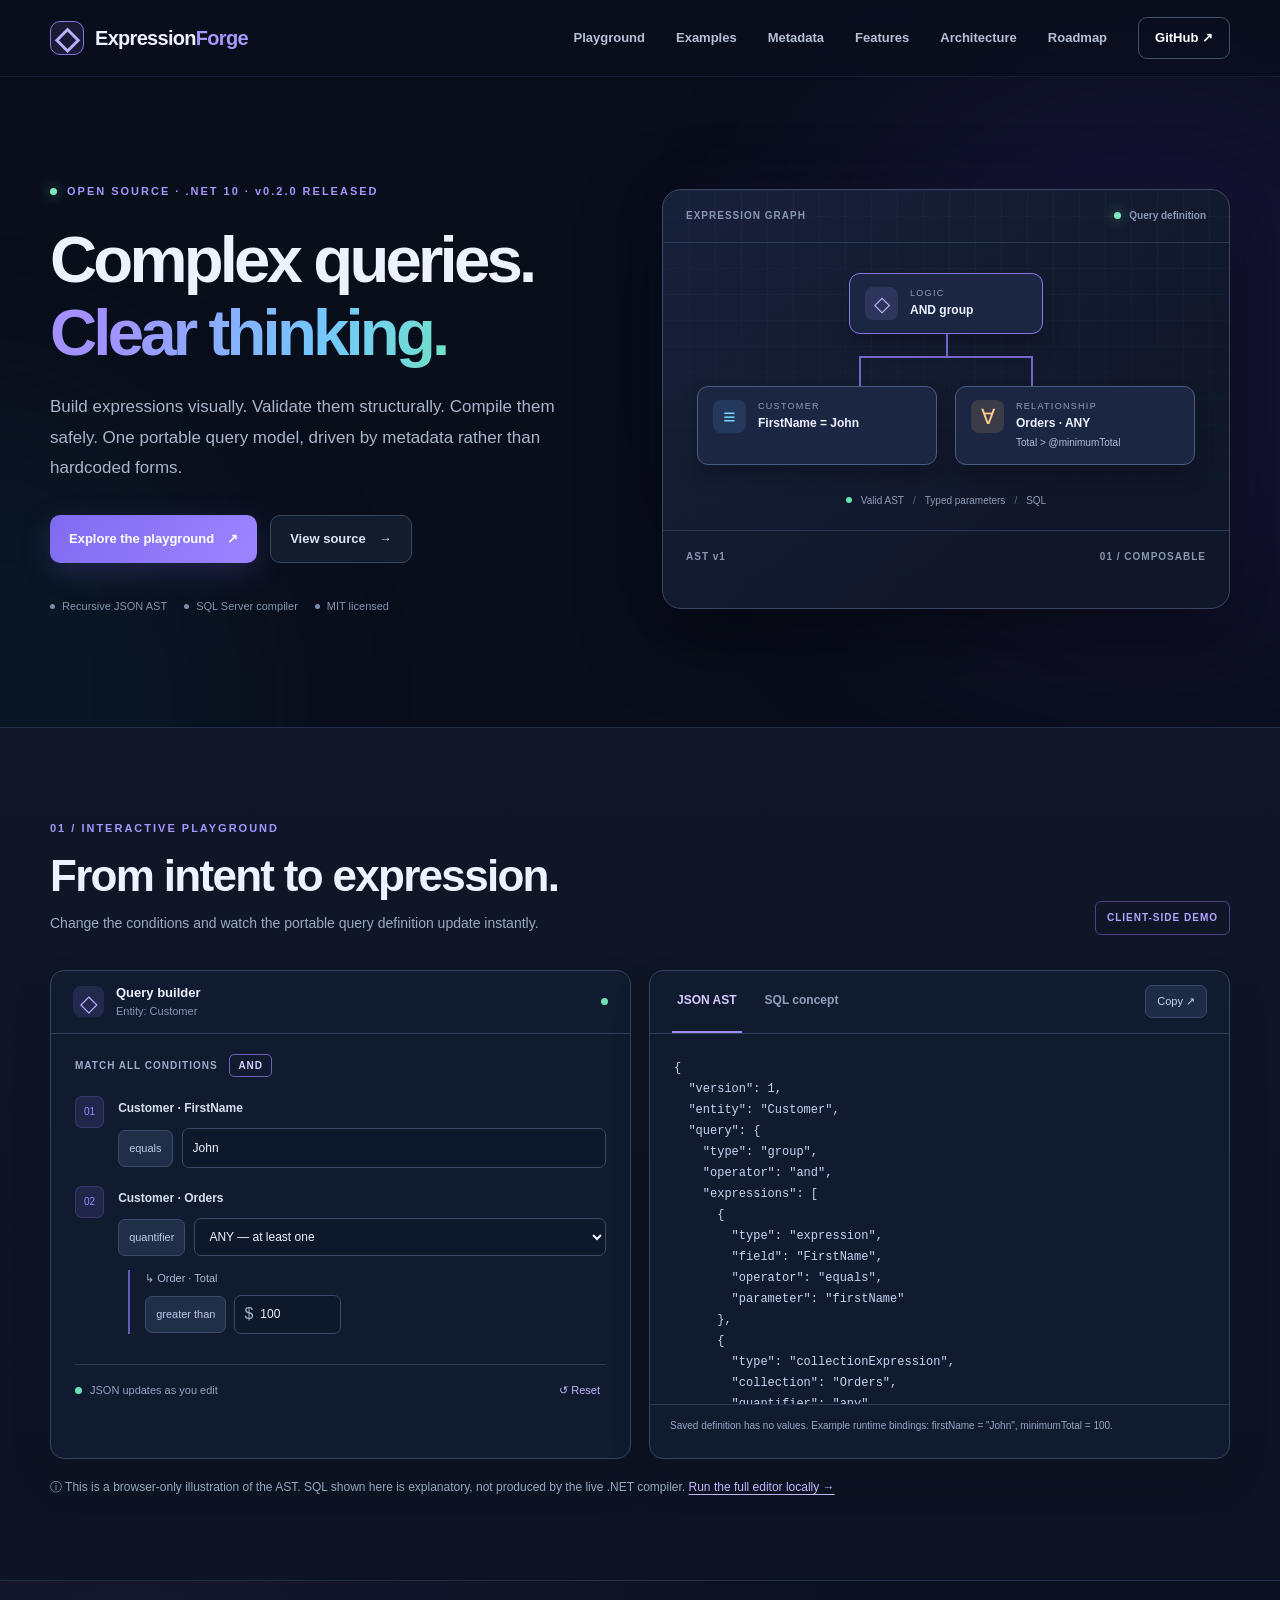
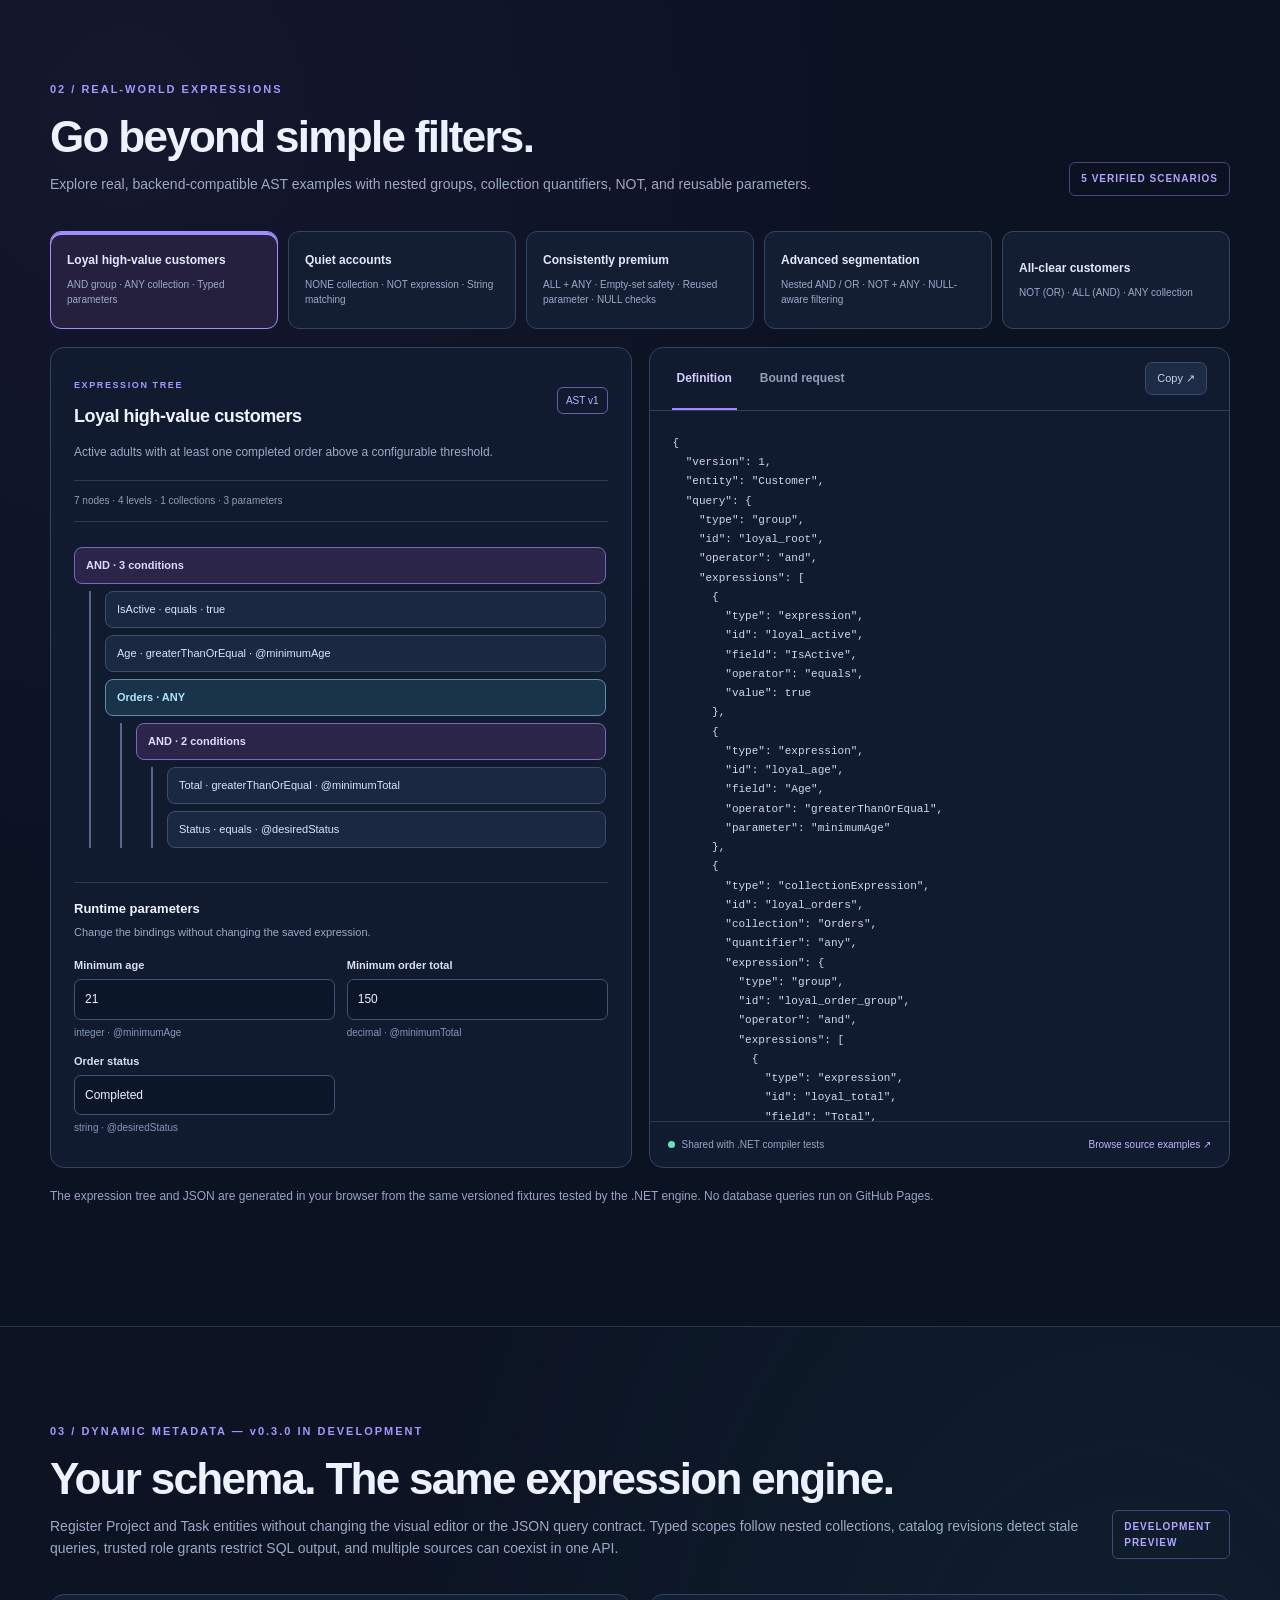
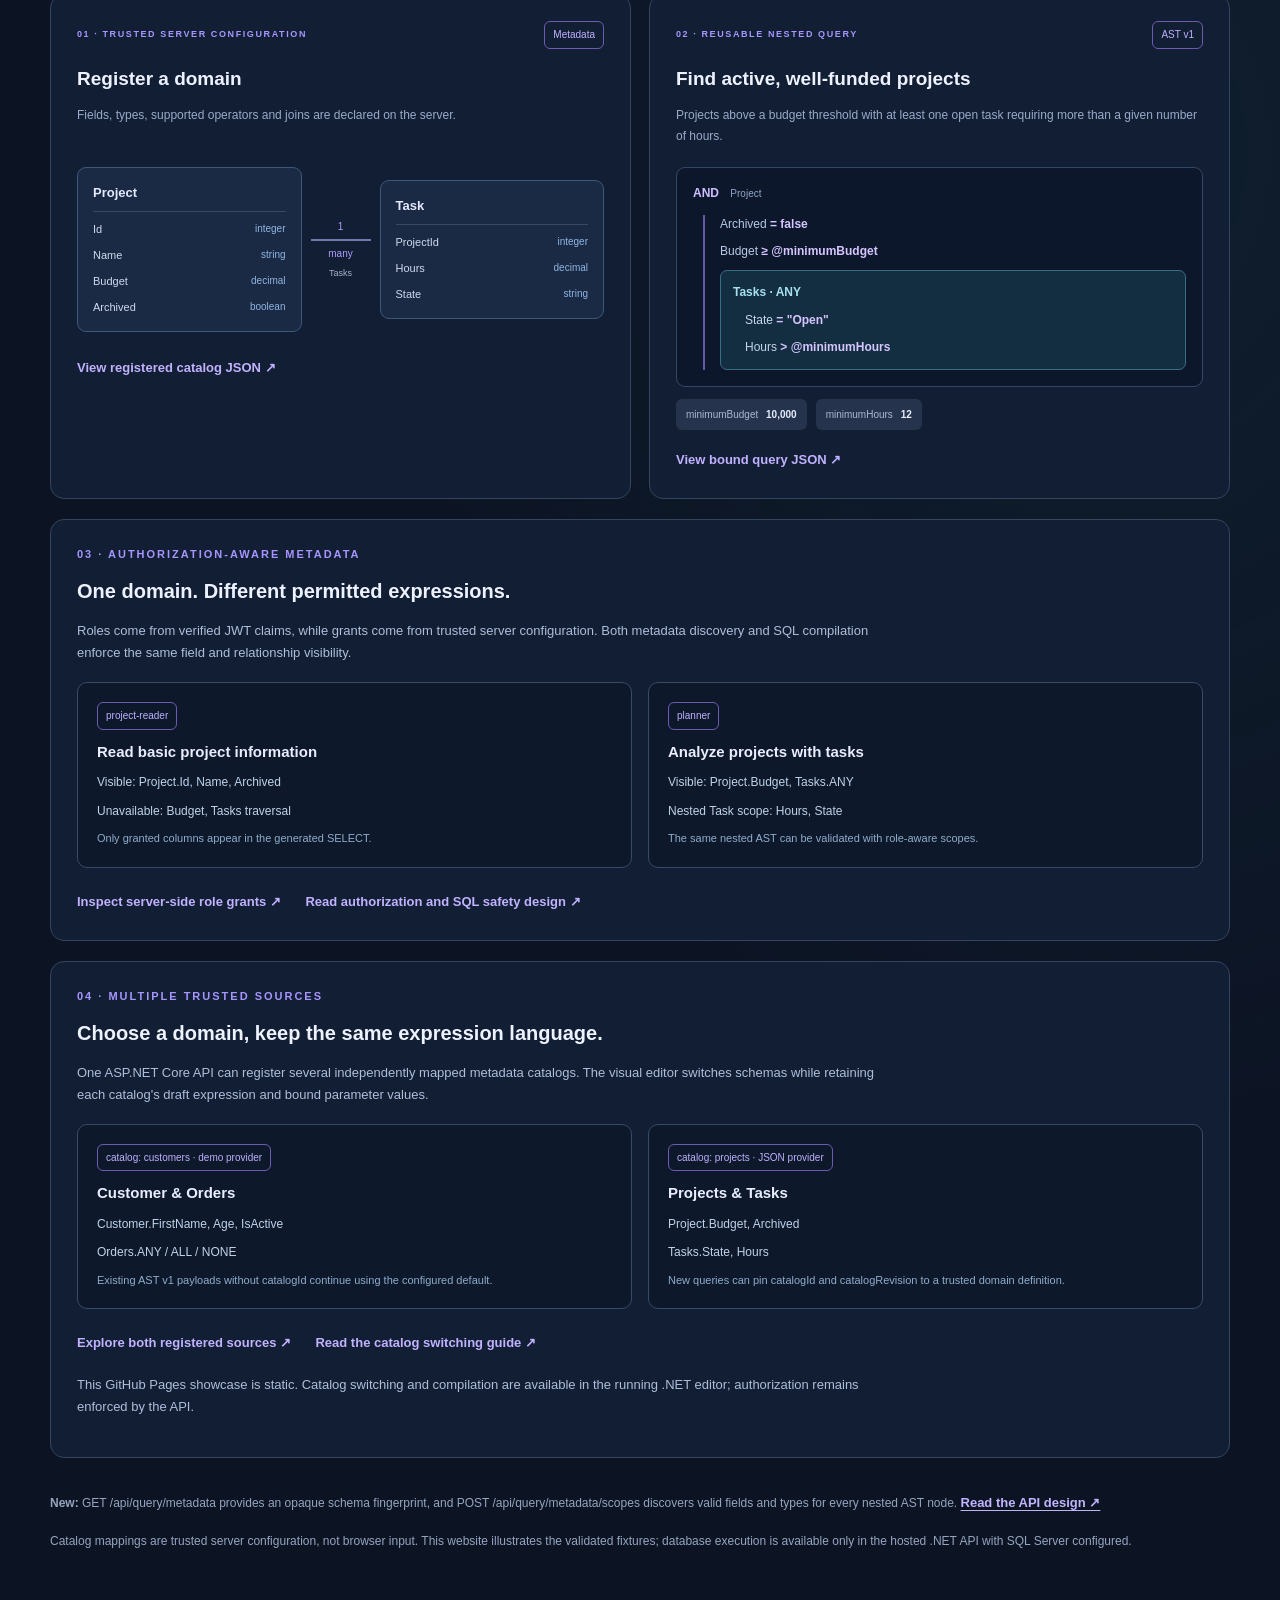
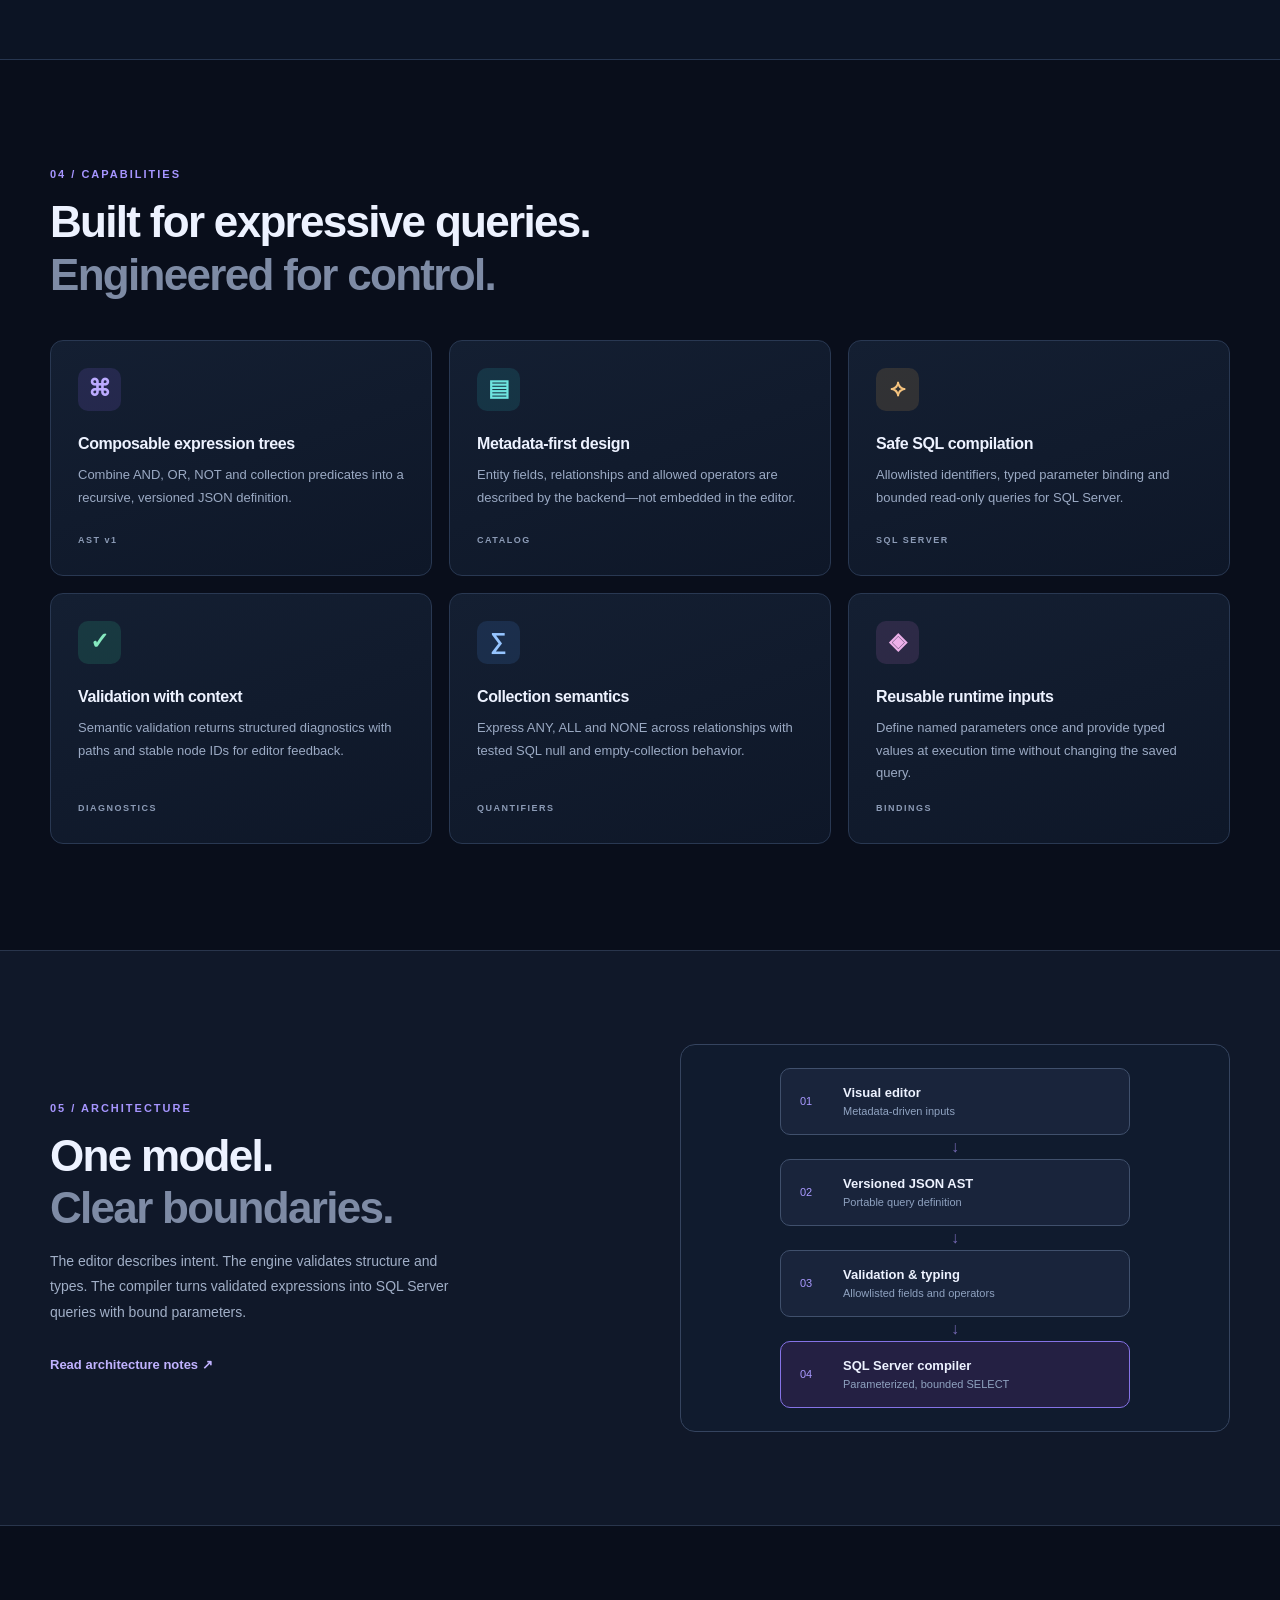
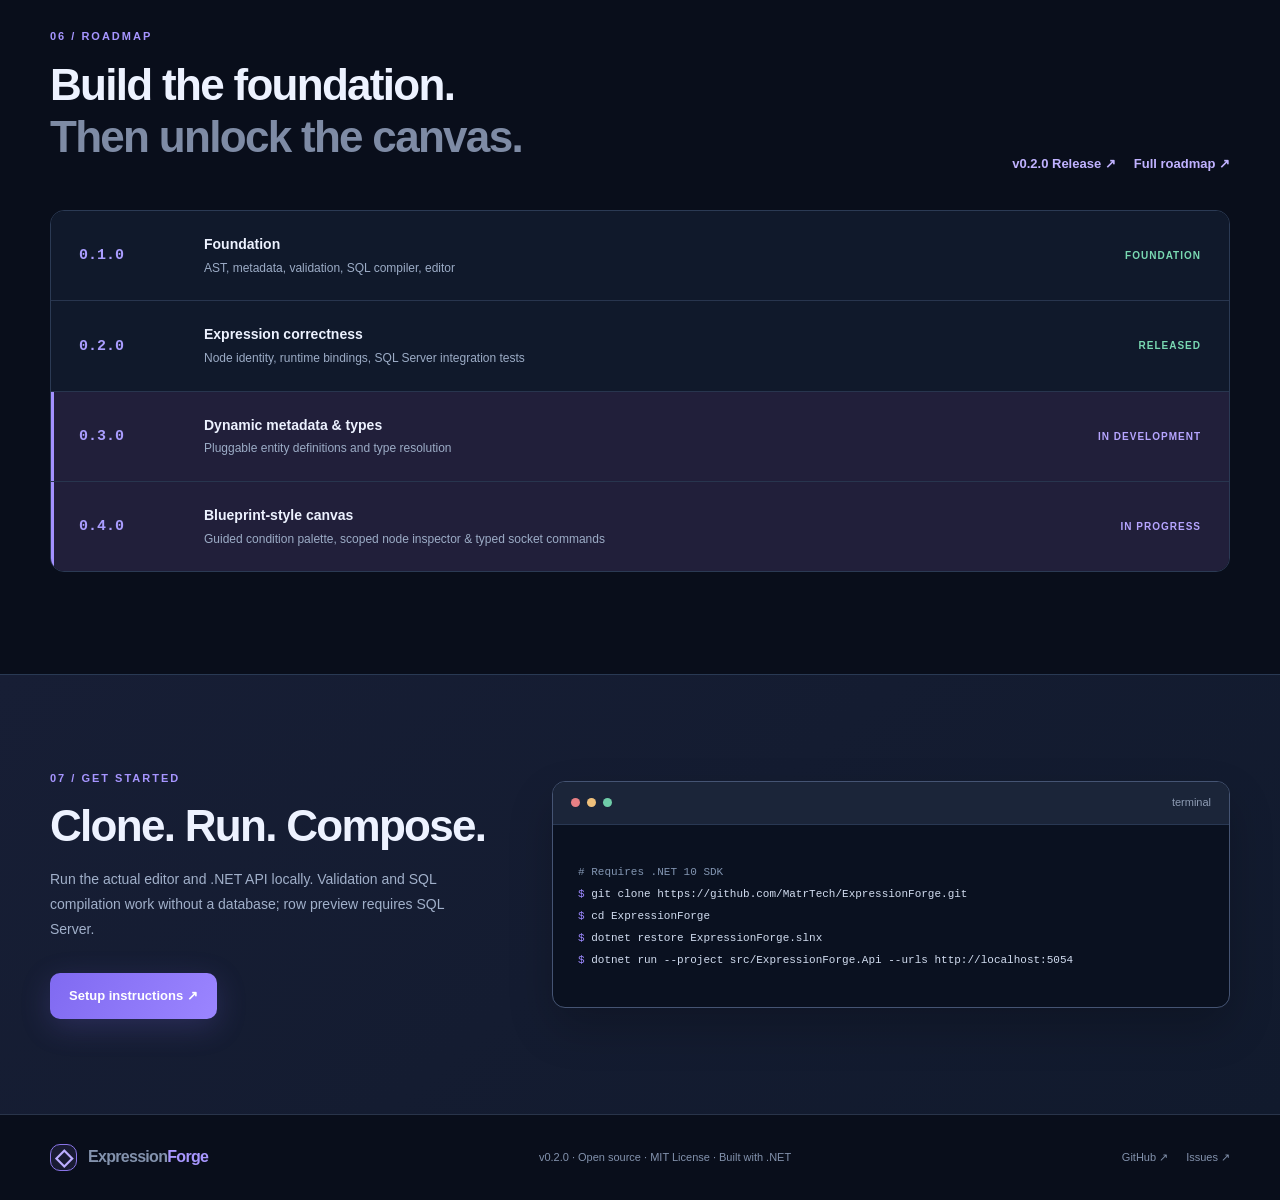
==== site/index.html @ 1dd69d54 "docs(site): reflect current node editing increment" ====
<!doctype html>
<html lang="en">
<head>
  <meta charset="utf-8">
  <meta name="viewport" content="width=device-width, initial-scale=1">
  <meta name="theme-color" content="#0a0f1d">
  <meta name="description" content="ExpressionForge — a metadata-driven .NET query engine. Design recursive expressions, validate typed ASTs, and compile parameterized SQL Server queries.">
  <meta property="og:title" content="ExpressionForge — Build queries visually">
  <meta property="og:description" content="A metadata-driven .NET 10 query engine with a visual expression editor and safe SQL Server compilation.">
  <meta property="og:type" content="website">
  <title>ExpressionForge — Build queries visually</title>
  <link rel="icon" href="favicon.svg" type="image/svg+xml">
  <link rel="stylesheet" href="styles.css">
  <script src="app.js" defer></script>
  <script src="example-gallery.js" defer></script>
</head>
<body>
  <a class="skip-link" href="#main">Skip to content</a>
  <div class="ambient ambient-one" aria-hidden="true"></div>
  <div class="ambient ambient-two" aria-hidden="true"></div>
  <header class="site-header">
    <nav class="nav shell" aria-label="Main navigation">
      <a class="wordmark" href="#home" aria-label="ExpressionForge home"><span class="mark" aria-hidden="true">◇</span><span>Expression<span class="text-accent">Forge</span></span></a>
      <div class="nav-links">
        <a href="#playground">Playground</a>
        <a href="#examples">Examples</a>
        <a href="#metadata">Metadata</a>
        <a href="#features">Features</a>
        <a href="#architecture">Architecture</a>
        <a href="#roadmap">Roadmap</a>
        <a class="nav-github" href="https://github.com/MatrTech/ExpressionForge" target="_blank" rel="noopener noreferrer">GitHub <span aria-hidden="true">↗</span></a>
      </div>
      <a class="mobile-github" href="https://github.com/MatrTech/ExpressionForge" aria-label="View GitHub repository">GitHub ↗</a>
    </nav>
  </header>
  <main id="main">
    <section class="hero shell" id="home">
      <div class="hero-copy">
        <div class="eyebrow"><span class="pulse" aria-hidden="true"></span> OPEN SOURCE · .NET 10 · v0.2.0 RELEASED</div>
        <h1>Complex queries.<br><span class="gradient-text">Clear thinking.</span></h1>
        <p class="hero-lead">Build expressions visually. Validate them structurally. Compile them safely. One portable query model, driven by metadata rather than hardcoded forms.</p>
        <div class="hero-actions">
          <a class="button primary" href="#playground">Explore the playground <span aria-hidden="true">↗</span></a>
          <a class="button outline" href="https://github.com/MatrTech/ExpressionForge">View source <span aria-hidden="true">→</span></a>
        </div>
        <div class="hero-facts"><span><i aria-hidden="true"></i> Recursive JSON AST</span><span><i aria-hidden="true"></i> SQL Server compiler</span><span><i aria-hidden="true"></i> MIT licensed</span></div>
      </div>
      <div class="hero-art" aria-label="Illustration of an expression graph">
        <div class="art-grid" aria-hidden="true"></div>
        <div class="art-top"><span class="art-label">EXPRESSION GRAPH</span><span class="art-indicator"><span class="pulse"></span> Query definition</span></div>
        <div class="art-flow">
          <div class="art-node art-root"><span class="node-symbol purple">◇</span><div><span class="node-overline">LOGIC</span><strong>AND group</strong></div><span class="node-socket"></span></div>
          <div class="art-connector" aria-hidden="true"><span></span><span></span></div>
          <div class="art-children">
            <div class="art-node"><span class="node-symbol blue">≡</span><div><span class="node-overline">CUSTOMER</span><strong>FirstName = John</strong></div></div>
            <div class="art-node"><span class="node-symbol orange">∀</span><div><span class="node-overline">RELATIONSHIP</span><strong>Orders · ANY</strong><small>Total &gt; @minimumTotal</small></div></div>
          </div>
          <div class="art-output"><span class="art-signal"></span> Valid AST <span class="art-separator">/</span> Typed parameters <span class="art-separator">/</span> SQL</div>
        </div>
        <div class="art-bottom"><span>AST v1</span><span>01 / COMPOSABLE</span></div>
      </div>
    </section>

    <section class="playground-section" id="playground">
      <div class="shell">
        <div class="section-head"><div><div class="section-kicker">01 / INTERACTIVE PLAYGROUND</div><h2>From intent to expression.</h2><p>Change the conditions and watch the portable query definition update instantly.</p></div><span class="demo-badge">CLIENT-SIDE DEMO</span></div>
        <div class="playground">
          <div class="demo-builder">
            <div class="panel-header"><span class="panel-icon">◇</span><div><strong>Query builder</strong><small>Entity: Customer</small></div><span class="panel-dot"></span></div>
            <div class="builder-body">
              <div class="builder-hint">MATCH ALL CONDITIONS <span>AND</span></div>
              <div class="condition">
                <span class="condition-number">01</span><div class="condition-content"><label for="customer-name">Customer · FirstName</label><div class="condition-control"><span class="operator">equals</span><input id="customer-name" type="text" value="John" maxlength="80" autocomplete="off" aria-label="Customer first name"></div></div>
              </div>
              <div class="condition">
                <span class="condition-number">02</span><div class="condition-content"><label for="quantifier">Customer · Orders</label><div class="condition-control"><span class="operator">quantifier</span><select id="quantifier"><option value="any">ANY — at least one</option><option value="all">ALL — every order</option><option value="none">NONE — no orders</option></select></div><div class="nested-condition"><span class="nested-label">↳ Order · Total</span><span class="operator">greater than</span><label class="currency-input" for="minimum-total"><span>$</span><input id="minimum-total" type="number" min="0" max="1000000" step="1" value="100" aria-label="Minimum order total"></label></div></div>
              </div>
              <div class="builder-footer"><span class="green-dot"></span> JSON updates as you edit <button class="text-button" id="reset-demo" type="button">↺ Reset</button></div>
            </div>
          </div>
          <div class="demo-output">
            <div class="output-header"><div class="output-tabs" role="tablist" aria-label="Output format"><button id="tab-ast" class="tab active" type="button" role="tab" aria-selected="true" aria-controls="demo-code">JSON AST</button><button id="tab-sql" class="tab" type="button" role="tab" aria-selected="false" aria-controls="demo-code">SQL concept</button></div><button class="copy-button" id="copy-code" type="button" aria-label="Copy displayed code">Copy <span aria-hidden="true">↗</span></button></div>
            <pre class="code-block" id="demo-code" tabindex="0" aria-live="polite"></pre>
            <div class="output-footnote" id="demo-note">Portable AST v1. Runtime bindings are kept separate from the saved definition.</div>
          </div>
        </div>
        <div class="demo-disclaimer"><span aria-hidden="true">ⓘ</span> This is a browser-only illustration of the AST. SQL shown here is explanatory, not produced by the live .NET compiler. <a href="#get-started">Run the full editor locally →</a></div>
      </div>
    </section>

    <section class="gallery-section" id="examples">
      <div class="shell">
        <div class="section-head">
          <div><div class="section-kicker">02 / REAL-WORLD EXPRESSIONS</div><h2>Go beyond simple filters.</h2>
            <p>Explore real, backend-compatible AST examples with nested groups, collection quantifiers, NOT, and reusable parameters.</p></div>
          <span class="demo-badge">5 VERIFIED SCENARIOS</span>
        </div>
        <div class="gallery-presets" id="gallery-presets" aria-label="Select a query example">
          <p class="gallery-loading">Loading expression examples…</p>
        </div>
        <div class="gallery-workspace">
          <div class="gallery-inspector">
            <div class="gallery-panel-head">
              <div><span class="gallery-overline">EXPRESSION TREE</span><h3 id="gallery-title">Select a scenario</h3></div>
              <span class="gallery-chip">AST v1</span>
            </div>
            <p class="gallery-description" id="gallery-description">Each example is checked against the .NET query validator and compiler in CI.</p>
            <div class="gallery-stats" id="gallery-stats" aria-live="polite"></div>
            <div class="gallery-tree" id="gallery-tree" aria-label="Nested query expression tree"></div>
            <div class="gallery-parameters">
              <h4>Runtime parameters</h4>
              <p>Change the bindings without changing the saved expression.</p>
              <div class="gallery-bindings" id="gallery-bindings"></div>
            </div>
          </div>
          <div class="gallery-code-panel">
            <div class="output-header">
              <div class="output-tabs" role="tablist" aria-label="Advanced example output">
                <button id="gallery-tab-definition" class="tab active" type="button" role="tab" aria-selected="true" aria-controls="gallery-code">Definition</button>
                <button id="gallery-tab-request" class="tab" type="button" role="tab" aria-selected="false" aria-controls="gallery-code">Bound request</button>
              </div>
              <button class="copy-button" id="gallery-copy" type="button" aria-label="Copy example JSON">Copy ↗</button>
            </div>
            <pre class="gallery-code" id="gallery-code" tabindex="0" aria-live="polite">Loading…</pre>
            <div class="gallery-error" id="gallery-error" role="status" aria-live="polite"></div>
            <div class="gallery-code-footer">
              <span><span class="green-dot"></span> Shared with .NET compiler tests</span>
              <a href="https://github.com/MatrTech/ExpressionForge/blob/main/site/examples.json">Browse source examples ↗</a>
            </div>
          </div>
        </div>
        <p class="demo-disclaimer">The expression tree and JSON are generated in your browser from the same versioned fixtures tested by the .NET engine. No database queries run on GitHub Pages.</p>
      </div>
    </section>

    <section class="metadata-section" id="metadata">
      <div class="shell">
        <div class="section-head">
          <div><div class="section-kicker">03 / DYNAMIC METADATA — v0.3.0 IN DEVELOPMENT</div>
            <h2>Your schema. The same expression engine.</h2>
            <p>Register Project and Task entities without changing the visual editor or the JSON query contract. Typed scopes follow nested collections, catalog revisions detect stale queries, trusted role grants restrict SQL output, and multiple sources can coexist in one API.</p>
          </div>
          <span class="demo-badge">DEVELOPMENT PREVIEW</span>
        </div>
        <div class="metadata-example-grid">
          <article class="metadata-example-card">
            <div class="metadata-example-heading"><span class="gallery-overline">01 · TRUSTED SERVER CONFIGURATION</span><span class="gallery-chip">Metadata</span></div>
            <h3>Register a domain</h3>
            <p>Fields, types, supported operators and joins are declared on the server.</p>
            <div class="metadata-schema">
              <div class="metadata-entity"><strong>Project</strong><span>Id <em>integer</em></span><span>Name <em>string</em></span><span>Budget <em>decimal</em></span><span>Archived <em>boolean</em></span></div>
              <div class="metadata-relation"><span>1</span><span class="metadata-relation-line"></span><span>many</span><small>Tasks</small></div>
              <div class="metadata-entity"><strong>Task</strong><span>ProjectId <em>integer</em></span><span>Hours <em>decimal</em></span><span>State <em>string</em></span></div>
            </div>
            <a class="inline-link" href="https://github.com/MatrTech/ExpressionForge/blob/main/examples/project-catalog.json">View registered catalog JSON ↗</a>
          </article>
          <article class="metadata-example-card">
            <div class="metadata-example-heading"><span class="gallery-overline">02 · REUSABLE NESTED QUERY</span><span class="gallery-chip">AST v1</span></div>
            <h3>Find active, well-funded projects</h3>
            <p>Projects above a budget threshold with at least one open task requiring more than a given number of hours.</p>
            <div class="metadata-logic">
              <div class="metadata-logic-node">AND <small>Project</small></div>
              <div class="metadata-logic-children">
                <div>Archived <strong>= false</strong></div>
                <div>Budget <strong>≥ @minimumBudget</strong></div>
                <div class="metadata-logic-nested">Tasks · ANY
                  <div>State <strong>= "Open"</strong></div>
                  <div>Hours <strong>&gt; @minimumHours</strong></div>
                </div>
              </div>
            </div>
            <div class="metadata-example-values"><span>minimumBudget <strong>10,000</strong></span><span>minimumHours <strong>12</strong></span></div>
            <a class="inline-link" href="https://github.com/MatrTech/ExpressionForge/blob/main/examples/project-query.json">View bound query JSON ↗</a>
          </article>
        </div>
        <div class="metadata-access-card" aria-label="Role-based metadata example">
          <div class="section-kicker">03 · AUTHORIZATION-AWARE METADATA</div>
          <h3>One domain. Different permitted expressions.</h3>
          <p>Roles come from verified JWT claims, while grants come from trusted server configuration. Both metadata discovery and SQL compilation enforce the same field and relationship visibility.</p>
          <div class="metadata-access-grid">
            <div class="metadata-access-role">
              <span class="gallery-chip">project-reader</span>
              <strong>Read basic project information</strong>
              <span>Visible: Project.Id, Name, Archived</span>
              <span>Unavailable: Budget, Tasks traversal</span>
              <small>Only granted columns appear in the generated SELECT.</small>
            </div>
            <div class="metadata-access-role">
              <span class="gallery-chip">planner</span>
              <strong>Analyze projects with tasks</strong>
              <span>Visible: Project.Budget, Tasks.ANY</span>
              <span>Nested Task scope: Hours, State</span>
              <small>The same nested AST can be validated with role-aware scopes.</small>
            </div>
          </div>
          <a class="inline-link" href="https://github.com/MatrTech/ExpressionForge/blob/main/examples/project-access.json">Inspect server-side role grants ↗</a>
          <a class="inline-link" href="https://github.com/MatrTech/ExpressionForge/blob/main/docs/authorization.md">Read authorization and SQL safety design ↗</a>
        </div>
        <div class="metadata-access-card" aria-label="Multi-catalog metadata sources">
          <div class="section-kicker">04 · MULTIPLE TRUSTED SOURCES</div>
          <h3>Choose a domain, keep the same expression language.</h3>
          <p>One ASP.NET Core API can register several independently mapped metadata catalogs. The visual editor switches schemas while retaining each catalog's draft expression and bound parameter values.</p>
          <div class="metadata-access-grid">
            <div class="metadata-access-role">
              <span class="gallery-chip">catalog: customers · demo provider</span>
              <strong>Customer &amp; Orders</strong>
              <span>Customer.FirstName, Age, IsActive</span>
              <span>Orders.ANY / ALL / NONE</span>
              <small>Existing AST v1 payloads without catalogId continue using the configured default.</small>
            </div>
            <div class="metadata-access-role">
              <span class="gallery-chip">catalog: projects · JSON provider</span>
              <strong>Projects &amp; Tasks</strong>
              <span>Project.Budget, Archived</span>
              <span>Tasks.State, Hours</span>
              <small>New queries can pin catalogId and catalogRevision to a trusted domain definition.</small>
            </div>
          </div>
          <a class="inline-link" href="https://github.com/MatrTech/ExpressionForge/blob/main/examples/catalog-registry.json">Explore both registered sources ↗</a>
          <a class="inline-link" href="https://github.com/MatrTech/ExpressionForge/blob/main/docs/catalog-registry.md">Read the catalog switching guide ↗</a>
          <p class="demo-disclaimer">This GitHub Pages showcase is static. Catalog switching and compilation are available in the running .NET editor; authorization remains enforced by the API.</p>
        </div>
        <p class="demo-disclaimer"><strong>New:</strong> GET /api/query/metadata provides an opaque schema fingerprint, and POST /api/query/metadata/scopes discovers valid fields and types for every nested AST node. <a class="inline-link" href="https://github.com/MatrTech/ExpressionForge/blob/main/docs/catalog-revisions-and-scopes.md">Read the API design ↗</a></p>
        <p class="demo-disclaimer">Catalog mappings are trusted server configuration, not browser input. This website illustrates the validated fixtures; database execution is available only in the hosted .NET API with SQL Server configured.</p>
      </div>
    </section>

    <section class="features-section shell" id="features">
      <div class="section-kicker">04 / CAPABILITIES</div><h2>Built for expressive queries.<br><span class="muted-heading">Engineered for control.</span></h2>
      <div class="feature-grid">
        <article class="feature"><div class="feature-icon violet">⌘</div><h3>Composable expression trees</h3><p>Combine AND, OR, NOT and collection predicates into a recursive, versioned JSON definition.</p><span class="feature-tag">AST v1</span></article>
        <article class="feature"><div class="feature-icon cyan">▤</div><h3>Metadata-first design</h3><p>Entity fields, relationships and allowed operators are described by the backend—not embedded in the editor.</p><span class="feature-tag">CATALOG</span></article>
        <article class="feature"><div class="feature-icon amber">⟡</div><h3>Safe SQL compilation</h3><p>Allowlisted identifiers, typed parameter binding and bounded read-only queries for SQL Server.</p><span class="feature-tag">SQL SERVER</span></article>
        <article class="feature"><div class="feature-icon green">✓</div><h3>Validation with context</h3><p>Semantic validation returns structured diagnostics with paths and stable node IDs for editor feedback.</p><span class="feature-tag">DIAGNOSTICS</span></article>
        <article class="feature"><div class="feature-icon blue">∑</div><h3>Collection semantics</h3><p>Express ANY, ALL and NONE across relationships with tested SQL null and empty-collection behavior.</p><span class="feature-tag">QUANTIFIERS</span></article>
        <article class="feature"><div class="feature-icon pink">◈</div><h3>Reusable runtime inputs</h3><p>Define named parameters once and provide typed values at execution time without changing the saved query.</p><span class="feature-tag">BINDINGS</span></article>
      </div>
    </section>

    <section class="architecture-section" id="architecture">
      <div class="shell architecture-grid"><div><div class="section-kicker">05 / ARCHITECTURE</div><h2>One model.<br><span class="muted-heading">Clear boundaries.</span></h2><p>The editor describes intent. The engine validates structure and types. The compiler turns validated expressions into SQL Server queries with bound parameters.</p><a class="inline-link" href="https://github.com/MatrTech/ExpressionForge/blob/main/docs/architecture.md">Read architecture notes ↗</a></div>
      <div class="pipeline" aria-label="ExpressionForge processing pipeline"><div class="pipeline-step"><span>01</span><strong>Visual editor</strong><small>Metadata-driven inputs</small></div><div class="pipeline-arrow" aria-hidden="true">↓</div><div class="pipeline-step"><span>02</span><strong>Versioned JSON AST</strong><small>Portable query definition</small></div><div class="pipeline-arrow" aria-hidden="true">↓</div><div class="pipeline-step"><span>03</span><strong>Validation &amp; typing</strong><small>Allowlisted fields and operators</small></div><div class="pipeline-arrow" aria-hidden="true">↓</div><div class="pipeline-step highlight-step"><span>04</span><strong>SQL Server compiler</strong><small>Parameterized, bounded SELECT</small></div></div></div>
    </section>

    <section class="roadmap-section shell" id="roadmap"><div class="section-head"><div><div class="section-kicker">06 / ROADMAP</div><h2>Build the foundation.<br><span class="muted-heading">Then unlock the canvas.</span></h2></div><div class="roadmap-links"><a class="inline-link" href="https://github.com/MatrTech/ExpressionForge/releases/tag/v0.2.0">v0.2.0 Release ↗</a><a class="inline-link" href="https://github.com/MatrTech/ExpressionForge/blob/main/docs/ROADMAP.md">Full roadmap ↗</a></div></div>
      <div class="milestones"><div class="milestone done"><span class="milestone-index">0.1.0</span><div><strong>Foundation</strong><small>AST, metadata, validation, SQL compiler, editor</small></div><span class="milestone-status">FOUNDATION</span></div><div class="milestone done"><span class="milestone-index">0.2.0</span><div><strong>Expression correctness</strong><small>Node identity, runtime bindings, SQL Server integration tests</small></div><span class="milestone-status">RELEASED</span></div><div class="milestone current"><span class="milestone-index">0.3.0</span><div><strong>Dynamic metadata &amp; types</strong><small>Pluggable entity definitions and type resolution</small></div><span class="milestone-status">IN DEVELOPMENT</span></div><div class="milestone current"><span class="milestone-index">0.4.0</span><div><strong>Blueprint-style canvas</strong><small>Guided condition palette, scoped node inspector &amp; typed socket commands</small></div><span class="milestone-status">IN PROGRESS</span></div></div>
    </section>

    <section class="get-started-section" id="get-started"><div class="shell start-grid"><div><div class="section-kicker">07 / GET STARTED</div><h2>Clone. Run. Compose.</h2><p>Run the actual editor and .NET API locally. Validation and SQL compilation work without a database; row preview requires SQL Server.</p><a class="button primary" href="https://github.com/MatrTech/ExpressionForge#try-it">Setup instructions ↗</a></div><div class="terminal"><div class="terminal-bar"><span class="terminal-lights"><i></i><i></i><i></i></span><span>terminal</span></div><pre><span class="terminal-comment"># Requires .NET 10 SDK</span>
<span class="terminal-prompt">$</span> git clone https://github.com/MatrTech/ExpressionForge.git
<span class="terminal-prompt">$</span> cd ExpressionForge
<span class="terminal-prompt">$</span> dotnet restore ExpressionForge.slnx
<span class="terminal-prompt">$</span> dotnet run --project src/ExpressionForge.Api --urls http://localhost:5054</pre></div></div></section>
  </main>
  <footer class="footer"><div class="shell footer-inner"><a class="wordmark" href="#home"><span class="mark">◇</span><span>Expression<span class="text-accent">Forge</span></span></a><span>v0.2.0 · Open source · MIT License · Built with .NET</span><div><a href="https://github.com/MatrTech/ExpressionForge">GitHub ↗</a><a href="https://github.com/MatrTech/ExpressionForge/issues">Issues ↗</a></div></div></footer>
</body>
</html>
---- site/styles.css ----
:root{color-scheme:dark;--bg:#090e1b;--surface:#10182a;--surface2:#131f34;--line:#26334d;--muted:#9aaac4;--text:#edf2ff;--purple:#a18dff;--cyan:#5bded6;--orange:#ffc47b;--green:#6de0b3;--radius:17px}*{box-sizing:border-box}html{scroll-behavior:smooth}body{margin:0;min-width:320px;font-family:Inter,ui-sans-serif,-apple-system,BlinkMacSystemFont,"Segoe UI",sans-serif;background:var(--bg);color:var(--text);line-height:1.55;overflow-x:hidden}a{color:inherit;text-decoration:none}button,input,select{font:inherit}button{cursor:pointer}button:focus-visible,input:focus-visible,select:focus-visible,a:focus-visible{outline:2px solid var(--cyan);outline-offset:3px}::selection{background:#6653ae;color:white}.shell{width:min(1180px,calc(100% - 72px));margin:0 auto}.skip-link{position:absolute;z-index:100;top:-80px;left:12px;background:#fff;color:#000;padding:10px}.skip-link:focus{top:12px}.ambient{position:absolute;pointer-events:none;z-index:-1;border-radius:50%;filter:blur(90px)}.ambient-one{top:40px;right:-210px;width:690px;height:620px;background:#422b8a33}.ambient-two{top:400px;left:-300px;width:540px;height:600px;background:#124f6a20}.site-header{border-bottom:1px solid #25324a80;position:relative;z-index:5;background:#0a0f1edb;backdrop-filter:blur(14px)}.nav{min-height:76px;display:flex;align-items:center;justify-content:space-between;gap:24px}.wordmark{font-size:20px;font-weight:800;letter-spacing:-.7px;display:inline-flex;align-items:center;gap:11px;white-space:nowrap}.mark{display:grid;place-items:center;width:34px;height:34px;border:1px solid #8974e7;background:#a28cff1b;border-radius:10px;color:#bcaeff;font-size:31px;line-height:1}.text-accent{color:#a897ff}.nav-links{display:flex;align-items:center;gap:31px}.nav-links a{font-size:13px;font-weight:600;color:#b6c0d6;transition:color .2s}.nav-links a:hover,.footer a:hover{color:#fff}.nav-links .nav-github{color:#fff;border:1px solid #40516b;padding:10px 16px;border-radius:9px}.mobile-github{display:none;font-size:13px;color:#d9d5ff}.hero{display:grid;grid-template-columns:1fr 1fr;align-items:center;gap:44px;padding-top:106px;padding-bottom:112px;min-height:650px}.eyebrow,.section-kicker{color:#a695ff;font-size:11px;font-weight:800;letter-spacing:2px}.eyebrow{display:flex;align-items:center;gap:10px}.pulse{width:7px;height:7px;display:inline-block;border-radius:50%;background:#83e9bc;box-shadow:0 0 13px #6de0b3aa}.hero h1{font-size:clamp(44px,5.1vw,70px);letter-spacing:-3.8px;line-height:1.12;margin:23px 0}.gradient-text{background:linear-gradient(100deg,#a391ff 15%,#74c6ff 67%,#70e1c9);background-clip:text;color:transparent}.hero-lead{color:#a9b5cc;font-size:17px;line-height:1.8;max-width:520px}.hero-actions{display:flex;gap:13px;flex-wrap:wrap;margin-top:31px}.button{border-radius:10px;padding:13px 19px;display:inline-flex;align-items:center;justify-content:center;gap:13px;font-weight:700;font-size:13px;transition:transform .2s,background .2s}.button:hover{transform:translateY(-2px)}.button.primary{background:linear-gradient(120deg,#806af1,#9b85ff);color:#fff;box-shadow:0 8px 30px #7e68ee35}.button.outline{border:1px solid #394760;color:#dce3f4;background:#121c2c}.hero-facts{display:flex;flex-wrap:wrap;gap:17px;margin-top:35px;color:#8192ad;font-size:11px}.hero-facts span{display:flex;align-items:center;gap:7px}.hero-facts i{width:5px;height:5px;border-radius:50%;background:#7c8da8}.hero-art{position:relative;overflow:hidden;border:1px solid #394666;border-radius:19px;min-height:420px;background:linear-gradient(140deg,#18213a,#101729 70%);box-shadow:0 24px 75px #0008,0 0 60px #5549af13}.art-grid{position:absolute;inset:0;background-image:linear-gradient(#58678e16 1px,transparent 1px),linear-gradient(90deg,#58678e16 1px,transparent 1px);background-size:26px 26px;mask-image:linear-gradient(#000,transparent 97%)}.art-top,.art-bottom{position:relative;z-index:1;display:flex;justify-content:space-between;align-items:center;padding:18px 23px;border-bottom:1px solid #2c3854;color:#8997b2;font-size:10px;font-weight:700;letter-spacing:1px}.art-indicator{display:flex;align-items:center;gap:8px;letter-spacing:0}.art-flow{position:relative;padding:30px 34px 22px;display:flex;flex-direction:column;align-items:center}.art-node{display:flex;align-items:center;gap:12px;min-width:0;padding:13px 15px;background:#1b2742;border:1px solid #4b5b81;border-radius:11px;box-shadow:0 12px 20px #0003}.art-node strong{display:block;font-size:12px;white-space:nowrap}.art-node small{display:block;font-size:10px;color:#b3bfd5;margin-top:3px}.art-node .node-overline{display:block;font-size:9px;letter-spacing:1.3px;color:#8f9ebc}.node-symbol{font-size:21px;line-height:1;width:33px;height:33px;display:grid;place-items:center;border-radius:8px}.node-symbol.purple{color:#c7b9ff;background:#a18dff25}.node-symbol.blue{color:#7ad7ff;background:#5b9de626}.node-symbol.orange{color:#ffcc92;background:#ffb66724}.art-root{min-width:194px;border-color:#8975e6}.art-connector{height:52px;width:65%;position:relative;border-top:0}.art-connector:before{content:"";position:absolute;left:50%;top:0;height:22px;border-left:2px solid #7564c9}.art-connector:after{content:"";position:absolute;top:22px;left:23%;right:23%;border-top:2px solid #7564c9}.art-connector span{position:absolute;top:22px;height:30px;border-left:2px solid #7564c9}.art-connector span:first-child{left:23%}.art-connector span:last-child{right:23%}.art-children{display:flex;justify-content:center;gap:18px;width:100%}.art-children .art-node{align-items:flex-start;flex:1}.art-output{margin-top:28px;color:#8c9db8;font-size:10px;display:flex;align-items:center;gap:9px}.art-signal{width:6px;height:6px;background:var(--green);border-radius:50%}.art-separator{color:#5a6986}.art-bottom{border-top:1px solid #2c3854;border-bottom:0;margin-top:0}.playground-section{background:linear-gradient(180deg,#0f1728,#0c1423);border-top:1px solid #222e46;border-bottom:1px solid #222e46;padding:92px 0 84px}.section-head{display:flex;align-items:flex-end;justify-content:space-between;gap:20px;margin-bottom:35px}.section-head h2,.features-section h2,.architecture-section h2,.get-started-section h2{font-size:clamp(30px,3.5vw,44px);letter-spacing:-1.7px;line-height:1.2;margin:13px 0 10px}.section-head p{margin:0;color:var(--muted);font-size:14px}.demo-badge{border:1px solid #4d417e;color:#b3a4ff;border-radius:6px;padding:8px 11px;font-size:10px;font-weight:800;letter-spacing:1px}.playground{display:grid;grid-template-columns:1fr 1fr;gap:18px;align-items:stretch}.demo-builder,.demo-output{background:#111b2f;border:1px solid #35445e;border-radius:14px;overflow:hidden;min-width:0;box-shadow:0 20px 40px #0002}.panel-header,.output-header{height:63px;border-bottom:1px solid #30405b;display:flex;align-items:center;gap:12px;padding:0 22px}.panel-icon{width:31px;height:31px;display:grid;place-items:center;background:#8c7aff25;border-radius:8px;color:#bcaeff;font-size:23px}.panel-header strong{display:block;font-size:13px}.panel-header small{display:block;color:#869ab8;font-size:11px}.panel-dot{margin-left:auto;width:7px;height:7px;background:var(--green);border-radius:50%}.builder-body{padding:24px}.builder-hint{color:#9eaccc;font-size:10px;letter-spacing:1px;font-weight:800;margin-bottom:23px}.builder-hint span{color:#d7cfff;border:1px solid #6e60b4;border-radius:5px;padding:5px 8px;margin-left:8px}.condition{display:flex;align-items:flex-start;gap:14px;margin:18px 0}.condition-number{font-size:10px;color:#9c8aff;background:#8772f222;border:1px solid #7864b84b;border-radius:7px;padding:7px 8px}.condition-content{flex:1;min-width:0}.condition-content>label{display:block;color:#d7dff1;font-size:12px;font-weight:700;margin:3px 0 10px}.condition-control{display:flex;gap:9px;align-items:center}.operator{display:inline-flex;align-items:center;flex-shrink:0;background:#202e49;border:1px solid #3a4b68;border-radius:7px;padding:9px 10px;font-size:11px;color:#b9c9e5}.condition-control input,.condition-control select,.currency-input input{min-width:0;width:100%;background:#0e182b;border:1px solid #3a4b68;border-radius:7px;color:#f0f4ff;padding:10px;font-size:12px}.condition-control select{cursor:pointer}.nested-condition{margin:14px 0 0 10px;padding-left:15px;border-left:2px solid #6659b8;display:flex;flex-wrap:wrap;align-items:center;gap:8px}.nested-label{font-size:11px;color:#a7b7d5;width:100%}.currency-input{display:flex;align-items:center;background:#0e182b;border:1px solid #3a4b68;border-radius:7px;color:#a3b2cb;max-width:120px;padding-left:9px}.currency-input input{border:0;background:transparent;padding:9px 7px;min-width:0}.builder-footer{border-top:1px solid #2c3b54;margin-top:30px;padding-top:16px;display:flex;align-items:center;gap:8px;color:#91a3c0;font-size:11px}.green-dot{width:7px;height:7px;background:var(--green);border-radius:50%}.text-button{background:none;border:0;color:#c4b6ff;font-size:11px;margin-left:auto}.output-header{justify-content:space-between}.output-tabs{display:flex;align-items:center;gap:18px;height:100%}.tab{height:100%;background:none;border:0;border-bottom:2px solid transparent;color:#91a0ba;font-size:12px;font-weight:700;padding:0 5px}.tab.active{color:#d6cbff;border-color:#9e8bff}.copy-button{background:#1d2b45;border:1px solid #384a67;border-radius:7px;padding:7px 11px;color:#c6d3e9;font-size:11px}.code-block{font:12px/1.75 "SFMono-Regular",Consolas,"Liberation Mono",monospace;white-space:pre;overflow:auto;min-height:315px;max-height:370px;padding:24px;margin:0;color:#c4d4f0;tab-size:2}.code-block .token-key{color:#9dceff}.code-block .token-string{color:#a9e3b8}.code-block .token-number{color:#ffc47b}.code-block .token-keyword{color:#cfbaff}.output-footnote{border-top:1px solid #2b3a54;padding:13px 20px;font-size:10px;color:#95a6c2;min-height:54px}.demo-disclaimer{font-size:12px;color:#95a5bf;margin-top:19px}.demo-disclaimer a{color:#c1b4ff;text-decoration:underline;text-underline-offset:3px}.features-section{padding:106px 0}.muted-heading{color:#7e8ba5}.feature-grid{display:grid;grid-template-columns:repeat(3,minmax(0,1fr));gap:17px;margin-top:38px}.feature{border:1px solid #293852;background:linear-gradient(160deg,#141f32,#0e1728);border-radius:13px;padding:27px;min-height:236px;display:flex;flex-direction:column}.feature-icon{width:43px;height:43px;display:grid;place-items:center;border-radius:10px;font-size:23px;font-weight:600}.violet{background:#8066e629;color:#bcabff}.cyan{background:#2ebdc524;color:#6ee4df}.amber{background:#edac5423;color:#f5c37e}.green{background:#3dd7a624;color:#85e9bf}.blue{background:#4988df27;color:#96c5ff}.pink{background:#cf74ca24;color:#edb0e9}.feature h3{font-size:16px;letter-spacing:-.4px;margin:21px 0 8px}.feature p{font-size:13px;color:#9baac4;line-height:1.7;margin:0 0 18px}.feature-tag{margin-top:auto;font-size:9px;color:#8c9bb6;letter-spacing:1.5px;font-weight:800}.architecture-section{background:#101829;border-top:1px solid #29354c;border-bottom:1px solid #29354c;padding:93px 0}.architecture-grid{display:grid;grid-template-columns:1fr 1fr;align-items:center;gap:80px}.architecture-grid p{color:#a1afc7;line-height:1.8;max-width:420px;font-size:14px}.inline-link{color:#c0b2ff;font-size:13px;font-weight:700;display:inline-block;margin-top:16px}.pipeline{border:1px solid #35445f;background:#101b2e;border-radius:15px;padding:23px 28px;display:flex;flex-direction:column;align-items:center}.pipeline-step{border:1px solid #40506c;border-radius:10px;background:#19243b;padding:14px 19px;width:min(100%,350px);display:grid;grid-template-columns:31px 1fr;column-gap:12px;align-items:center}.pipeline-step>span{font-size:11px;color:#a999ff;grid-row:span 2}.pipeline-step strong{font-size:13px}.pipeline-step small{font-size:11px;color:#8fa2c0}.pipeline-step.highlight-step{border-color:#8573e6;background:#242043}.pipeline-arrow{height:24px;color:#7569b5;font-size:16px}.roadmap-section{padding:102px 0}.milestones{border:1px solid #2b3a54;border-radius:14px;overflow:hidden;margin-top:36px}.milestone{display:grid;grid-template-columns:100px 1fr auto;gap:25px;align-items:center;padding:23px 28px;border-bottom:1px solid #28354e;background:#10192b}.milestone:last-child{border:0}.milestone.current{background:#211f3a;box-shadow:inset 3px 0 #a391ff}.milestone-index{font:700 15px "SFMono-Regular",Consolas,monospace;color:#aa9dff}.milestone strong{display:block;font-size:14px}.milestone small{display:block;font-size:12px;color:#9cacc6;margin-top:3px}.milestone-status{font-size:10px;letter-spacing:1px;font-weight:800;color:#7f8fa8}.milestone.current .milestone-status{color:#b6a5ff}.get-started-section{padding:95px 0;background:linear-gradient(140deg,#171e35,#111a2d);border-top:1px solid #293953}.start-grid{display:grid;grid-template-columns:.8fr 1.2fr;gap:50px;align-items:center}.start-grid p{font-size:14px;color:#a1b0ca;line-height:1.8;max-width:400px}.start-grid .button{margin-top:16px}.terminal{min-width:0;border:1px solid #455473;border-radius:13px;overflow:hidden;background:#0a1120;box-shadow:0 20px 45px #0003}.terminal-bar{height:43px;border-bottom:1px solid #293853;background:#1b2539;display:flex;justify-content:space-between;align-items:center;padding:0 18px;font-size:11px;color:#8e9cb4}.terminal-lights{display:flex;gap:7px}.terminal-lights i{height:9px;width:9px;border-radius:50%;background:#e77f84}.terminal-lights i:nth-child(2){background:#efc07b}.terminal-lights i:nth-child(3){background:#6fcda9}.terminal pre{overflow:auto;padding:25px;font:11px/2 "SFMono-Regular",Consolas,monospace;color:#d2ddf0}.terminal-comment{color:#8295b1}.terminal-prompt{color:#9d89ff}.footer{padding:29px 0;border-top:1px solid #29344a}.footer-inner{display:flex;align-items:center;justify-content:space-between;gap:20px;color:#8392ad;font-size:11px}.footer .wordmark{font-size:16px}.footer .mark{width:27px;height:27px;font-size:23px}.footer-inner>div{display:flex;gap:18px}
@media(max-width:1050px){.nav-links{gap:17px}.hero{gap:22px}.art-flow{padding:25px 17px}.art-children{gap:10px}.art-node{padding:10px;gap:8px}.art-node strong{font-size:11px}.art-node small{font-size:9px}.hero-facts{gap:10px}.feature-grid{grid-template-columns:repeat(2,minmax(0,1fr))}.architecture-grid{gap:36px}}
@media(max-width:760px){.shell{width:min(100% - 34px,560px)}.nav{min-height:66px}.nav-links{display:none}.mobile-github{display:block}.hero{grid-template-columns:1fr;padding:75px 0 80px;min-height:0}.hero h1{letter-spacing:-2.5px}.hero-art{min-height:0}.art-flow{padding:25px 14px}.art-children{gap:10px}.art-node strong{white-space:normal}.playground-section,.features-section,.architecture-section,.roadmap-section,.get-started-section{padding:70px 0}.section-head{align-items:flex-start;flex-direction:column}.playground{grid-template-columns:1fr}.code-block{min-height:250px}.feature-grid{grid-template-columns:1fr}.feature{min-height:0}.architecture-grid,.start-grid{grid-template-columns:1fr}.milestone{grid-template-columns:70px 1fr;gap:12px;padding:18px}.milestone-status{grid-column:2}.footer-inner{flex-wrap:wrap}.footer-inner>span{order:3;width:100%}}
@media(max-width:420px){.hero h1{font-size:42px}.hero-actions{flex-direction:column;align-items:stretch}.art-children .node-symbol{display:none}.art-node{padding:9px}.art-node strong{font-size:10px}.art-output{font-size:8px;gap:5px}.condition-control{align-items:stretch;flex-direction:column}.condition-control .operator{align-self:flex-start}.nested-condition{margin-left:0;padding-left:8px}.builder-body{padding:17px}.panel-header,.output-header{padding:0 15px}.code-block{font-size:11px;padding:16px}}
@media(prefers-reduced-motion:reduce){html{scroll-behavior:auto}*,*:before,*:after{transition:none!important;animation:none!important}}

/* Advanced expression gallery */
.gallery-section{padding:100px 0 108px;background:radial-gradient(ellipse at 10% 10%,#29204455,transparent 48%),#0b1222;border-bottom:1px solid #273650}
.gallery-presets{display:grid;grid-template-columns:repeat(5,minmax(0,1fr));gap:10px;margin:0 0 18px}
.gallery-preset{min-height:98px;padding:16px;text-align:left;border:1px solid #35435f;background:#131e33;color:#e3e9fa;border-radius:11px;transition:border-color .2s,background .2s}
.gallery-preset:hover{border-color:#8978dc}
.gallery-preset.selected{border-color:#a18dff;background:#26203f;box-shadow:inset 0 3px #a18dff}
.gallery-preset strong{display:block;font-size:12px;line-height:1.4}
.gallery-preset span{display:block;font-size:10px;line-height:1.5;color:#9baac7;margin-top:8px}
.gallery-loading{color:#98a7c3;font-size:13px}
.gallery-workspace{display:grid;grid-template-columns:minmax(0,1fr) minmax(0,1fr);gap:17px}
.gallery-inspector,.gallery-code-panel{min-width:0;overflow:hidden;background:#111b2f;border:1px solid #34445f;border-radius:14px}
.gallery-inspector{padding:23px}
.gallery-panel-head{display:flex;justify-content:space-between;align-items:center;gap:12px}
.gallery-overline{font-size:9px;font-weight:800;letter-spacing:1.6px;color:#a697ff}
.gallery-panel-head h3{font-size:18px;letter-spacing:-.4px;margin:7px 0 0}
.gallery-chip{font-size:10px;white-space:nowrap;color:#bfb0ff;border:1px solid #6d5bb1;border-radius:6px;padding:5px 8px}
.gallery-description{color:#9baac6;font-size:12px;line-height:1.65}
.gallery-stats{font-size:10px;color:#8e9eb9;border-top:1px solid #2b3954;border-bottom:1px solid #2b3954;padding:12px 0;margin:18px 0}
.gallery-tree{max-height:470px;overflow:auto;padding:0 2px 8px 0}
.gallery-tree-node{margin:7px 0}
.gallery-tree-label{border:1px solid #3d4d6c;background:#1a2842;border-radius:8px;padding:9px 11px;font-size:11px;color:#dbe4f8;overflow-wrap:anywhere}
.gallery-tree-group>.gallery-tree-label{border-color:#7968be;background:#2b2549;color:#e0d8ff;font-weight:700}
.gallery-tree-collectionExpression>.gallery-tree-label{border-color:#5c8eac;background:#193449;color:#aee4ff;font-weight:700}
.gallery-tree-not>.gallery-tree-label{border-color:#a87570;background:#39272f;color:#ffccbd;font-weight:700}
.gallery-tree-children{border-left:2px solid #59658a;padding-left:14px;margin-left:15px}
.gallery-parameters{border-top:1px solid #2b3954;margin-top:19px;padding-top:16px}
.gallery-parameters h4{margin:0;font-size:13px}
.gallery-parameters p{font-size:11px;color:#9aabc7;margin:5px 0 16px}
.gallery-bindings{display:grid;grid-template-columns:repeat(2,minmax(0,1fr));gap:12px}
.gallery-binding{display:flex;flex-direction:column;gap:5px;min-width:0}
.gallery-binding-label{font-size:11px;font-weight:700;color:#d8e1f2}
.gallery-input{width:100%;min-width:0;border:1px solid #405373;border-radius:7px;padding:10px;background:#0b1629;color:#edf2ff;font-size:12px}
.gallery-binding-type{font-size:10px;color:#8298bb;overflow-wrap:anywhere}
.gallery-code-panel{display:flex;flex-direction:column}
.gallery-code{font:11px/1.75 "SFMono-Regular",Consolas,"Liberation Mono",monospace;white-space:pre;overflow:auto;padding:23px;margin:0;min-height:350px;max-height:710px;flex:1;color:#c9daf4}
.gallery-error{font-size:12px;color:#ffaaa4;padding:0 18px;line-height:1.5}
.gallery-error:empty{display:none}
.gallery-code-footer{display:flex;flex-wrap:wrap;justify-content:space-between;gap:10px;align-items:center;padding:15px 18px;border-top:1px solid #2b3954;color:#94a6c2;font-size:10px}
.gallery-code-footer span{display:flex;align-items:center;gap:7px}
.gallery-code-footer a{color:#c2b4ff}
.copy-button:disabled{opacity:.45;cursor:not-allowed}
@media(max-width:1100px){.gallery-presets{grid-template-columns:repeat(3,minmax(0,1fr))}}
@media(max-width:760px){.gallery-section{padding:70px 0}.gallery-presets{grid-template-columns:repeat(2,minmax(0,1fr))}.gallery-workspace{grid-template-columns:1fr}.gallery-tree{max-height:370px}.gallery-code{max-height:440px;min-height:260px}}
@media(max-width:420px){.gallery-presets{grid-template-columns:1fr}.gallery-preset{min-height:0}.gallery-bindings{grid-template-columns:1fr}.gallery-inspector{padding:17px}}

.roadmap-links{display:flex;flex-wrap:wrap;align-items:center;gap:18px}
.roadmap-links .inline-link{margin-top:0}
.milestone.done .milestone-status{color:#79d9b2}

/* v0.3 dynamic metadata showcase */
.metadata-section{padding:96px 0;background:radial-gradient(ellipse at 88% 22%,#173e4940,transparent 46%),#0c1424;border-bottom:1px solid #273650}
.metadata-example-grid{display:grid;grid-template-columns:repeat(2,minmax(0,1fr));gap:18px}
.metadata-example-card{min-width:0;padding:26px;background:#121e33;border:1px solid #34445f;border-radius:14px}
.metadata-example-heading{display:flex;align-items:center;justify-content:space-between;gap:12px}
.metadata-example-card h3{font-size:19px;margin:15px 0 7px}
.metadata-example-card>p{font-size:12px;color:#9aabc8;line-height:1.7;min-height:42px}
.metadata-example-card>.inline-link{display:inline-block;margin-top:20px}
.metadata-schema{display:grid;grid-template-columns:minmax(0,1fr) 60px minmax(0,1fr);align-items:center;gap:9px;margin:20px 0 6px}
.metadata-entity{display:flex;flex-direction:column;gap:9px;background:#1a2a44;border:1px solid #3e5879;border-radius:9px;padding:15px;min-width:0}
.metadata-entity strong{font-size:13px;color:#e3e9ff;padding-bottom:8px;border-bottom:1px solid #354864}
.metadata-entity span{display:flex;justify-content:space-between;flex-wrap:wrap;gap:6px;font-size:11px;color:#d0daef}
.metadata-entity em{font-size:10px;font-style:normal;color:#8fb5e2}
.metadata-relation{display:flex;flex-direction:column;align-items:center;gap:5px;color:#af9bff;font-size:10px}
.metadata-relation-line{width:100%;height:2px;background:#6c7aab}
.metadata-relation small{font-size:9px;color:#a4b2cb}
.metadata-logic{margin-top:20px;background:#0c172b;border:1px solid #354767;border-radius:9px;padding:16px}
.metadata-logic-node{color:#cfbeff;font-weight:800;font-size:12px}
.metadata-logic-node small{font-size:10px;font-weight:400;color:#93a4c4;margin-left:8px}
.metadata-logic-children{margin:12px 0 0 10px;padding-left:15px;border-left:2px solid #6756a3;display:flex;flex-direction:column;gap:9px;font-size:12px;color:#b9c9e4}
.metadata-logic-children strong{font-weight:600;color:#d6c5ff}
.metadata-logic-nested{border:1px solid #376e85;border-radius:7px;background:#142e41;color:#a5e1ee;padding:12px;font-weight:700}
.metadata-logic-nested div{margin:9px 0 0 12px;color:#c4d6ec;font-weight:400}
.metadata-example-values{display:flex;gap:9px;flex-wrap:wrap;margin-top:12px}
.metadata-example-values span{background:#26334c;border-radius:6px;padding:8px 10px;font-size:10px;color:#aab9d3}
.metadata-example-values strong{color:#e5edff;margin-left:5px}
@media(max-width:760px){.metadata-section{padding:70px 0}.metadata-example-grid{grid-template-columns:1fr}}
@media(max-width:430px){.metadata-example-card{padding:18px}.metadata-schema{grid-template-columns:minmax(0,1fr) 32px minmax(0,1fr);gap:5px}.metadata-entity{padding:9px}.metadata-entity span{font-size:10px}}

/* Authorization showcase: compare server-validated access grants without suggesting browser-side enforcement. */
.metadata-access-card{margin-top:20px;padding:26px;background:#121e33;border:1px solid #34445f;border-radius:14px}
.metadata-access-card h3{font-size:20px;margin:13px 0 6px}
.metadata-access-card>p{font-size:13px;color:#aebed9;max-width:820px;line-height:1.7}
.metadata-access-grid{display:grid;grid-template-columns:repeat(2,minmax(0,1fr));gap:16px;margin:18px 0}
.metadata-access-role{display:flex;flex-direction:column;gap:10px;padding:19px;background:#0d192b;border:1px solid #374b69;border-radius:10px;font-size:12px;color:#c0d1e8}
.metadata-access-role .gallery-chip{align-self:flex-start}
.metadata-access-role strong{font-size:15px;color:#e9eeff}
.metadata-access-role small{font-size:11px;color:#8faccb;line-height:1.6}
.metadata-access-card>.inline-link{display:inline-block;margin:6px 20px 0 0}
@media(max-width:760px){.metadata-access-grid{grid-template-columns:1fr}.metadata-access-card{padding:18px}}
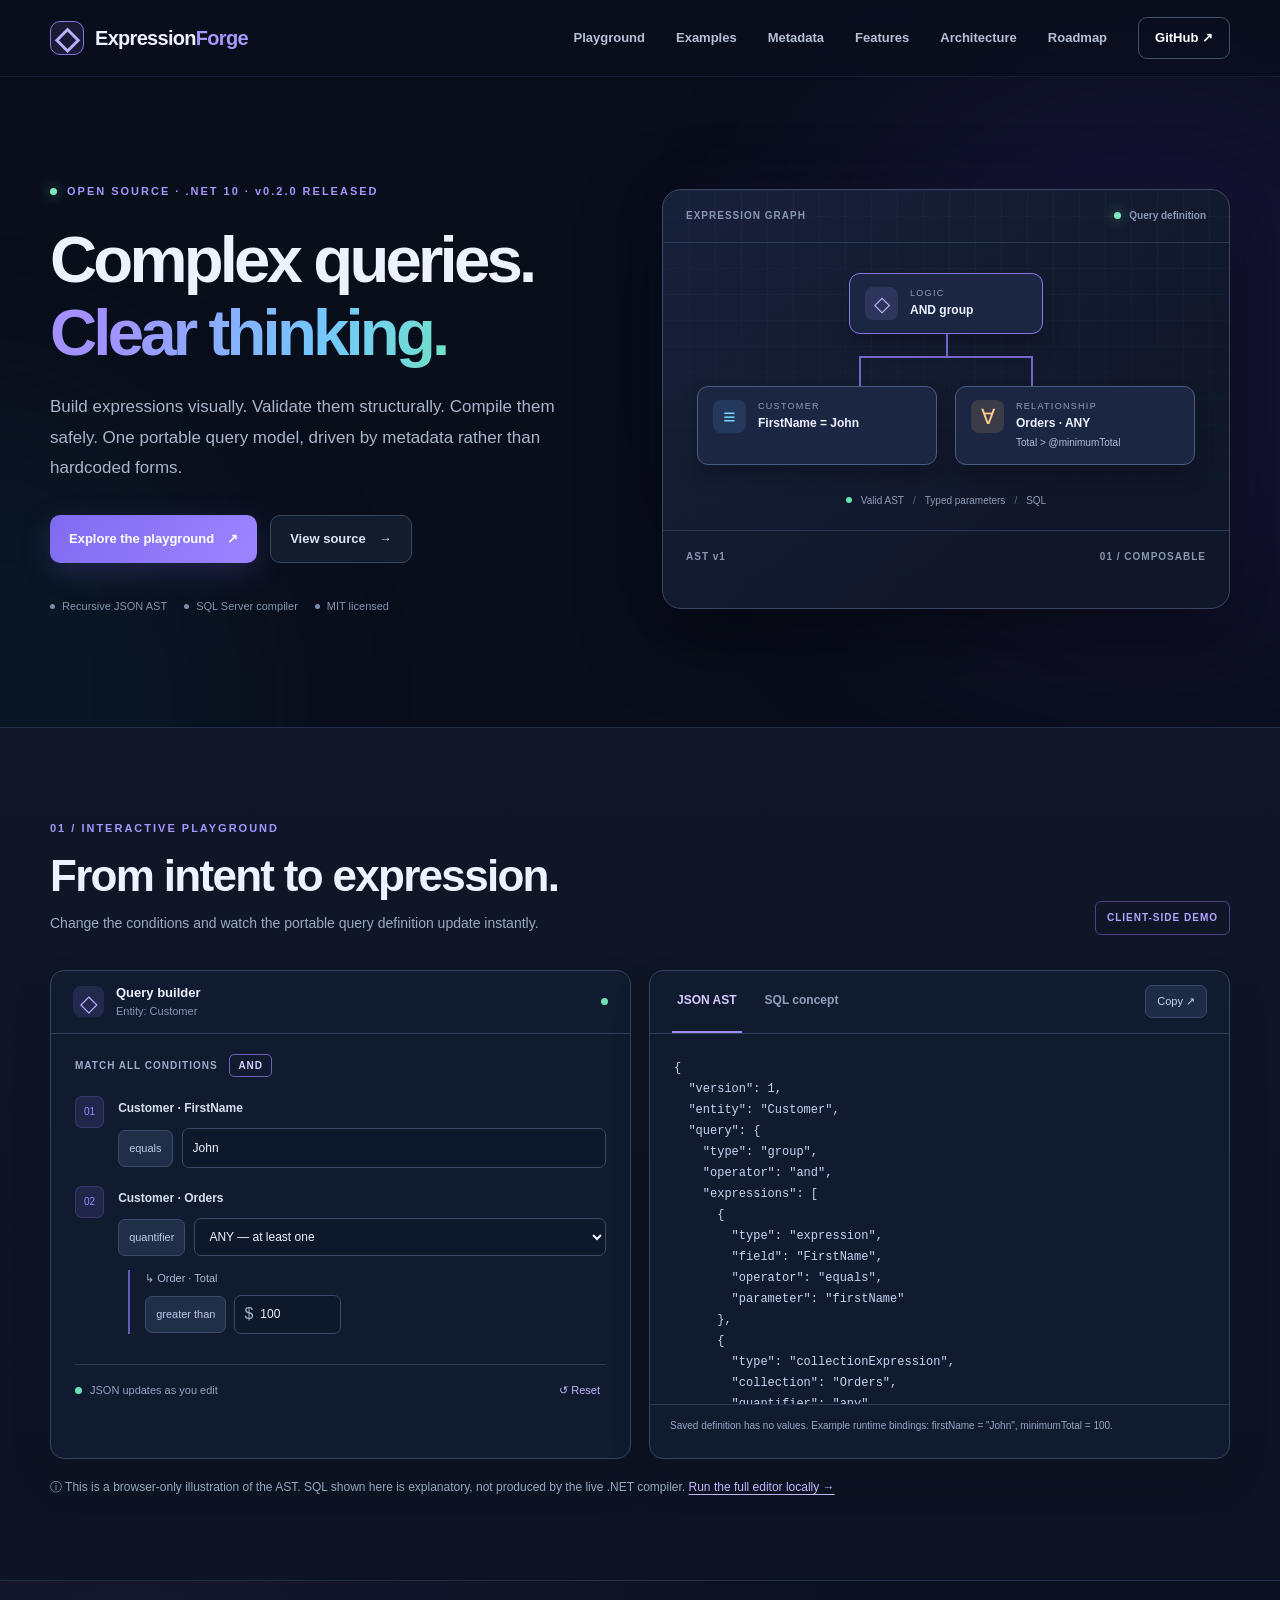
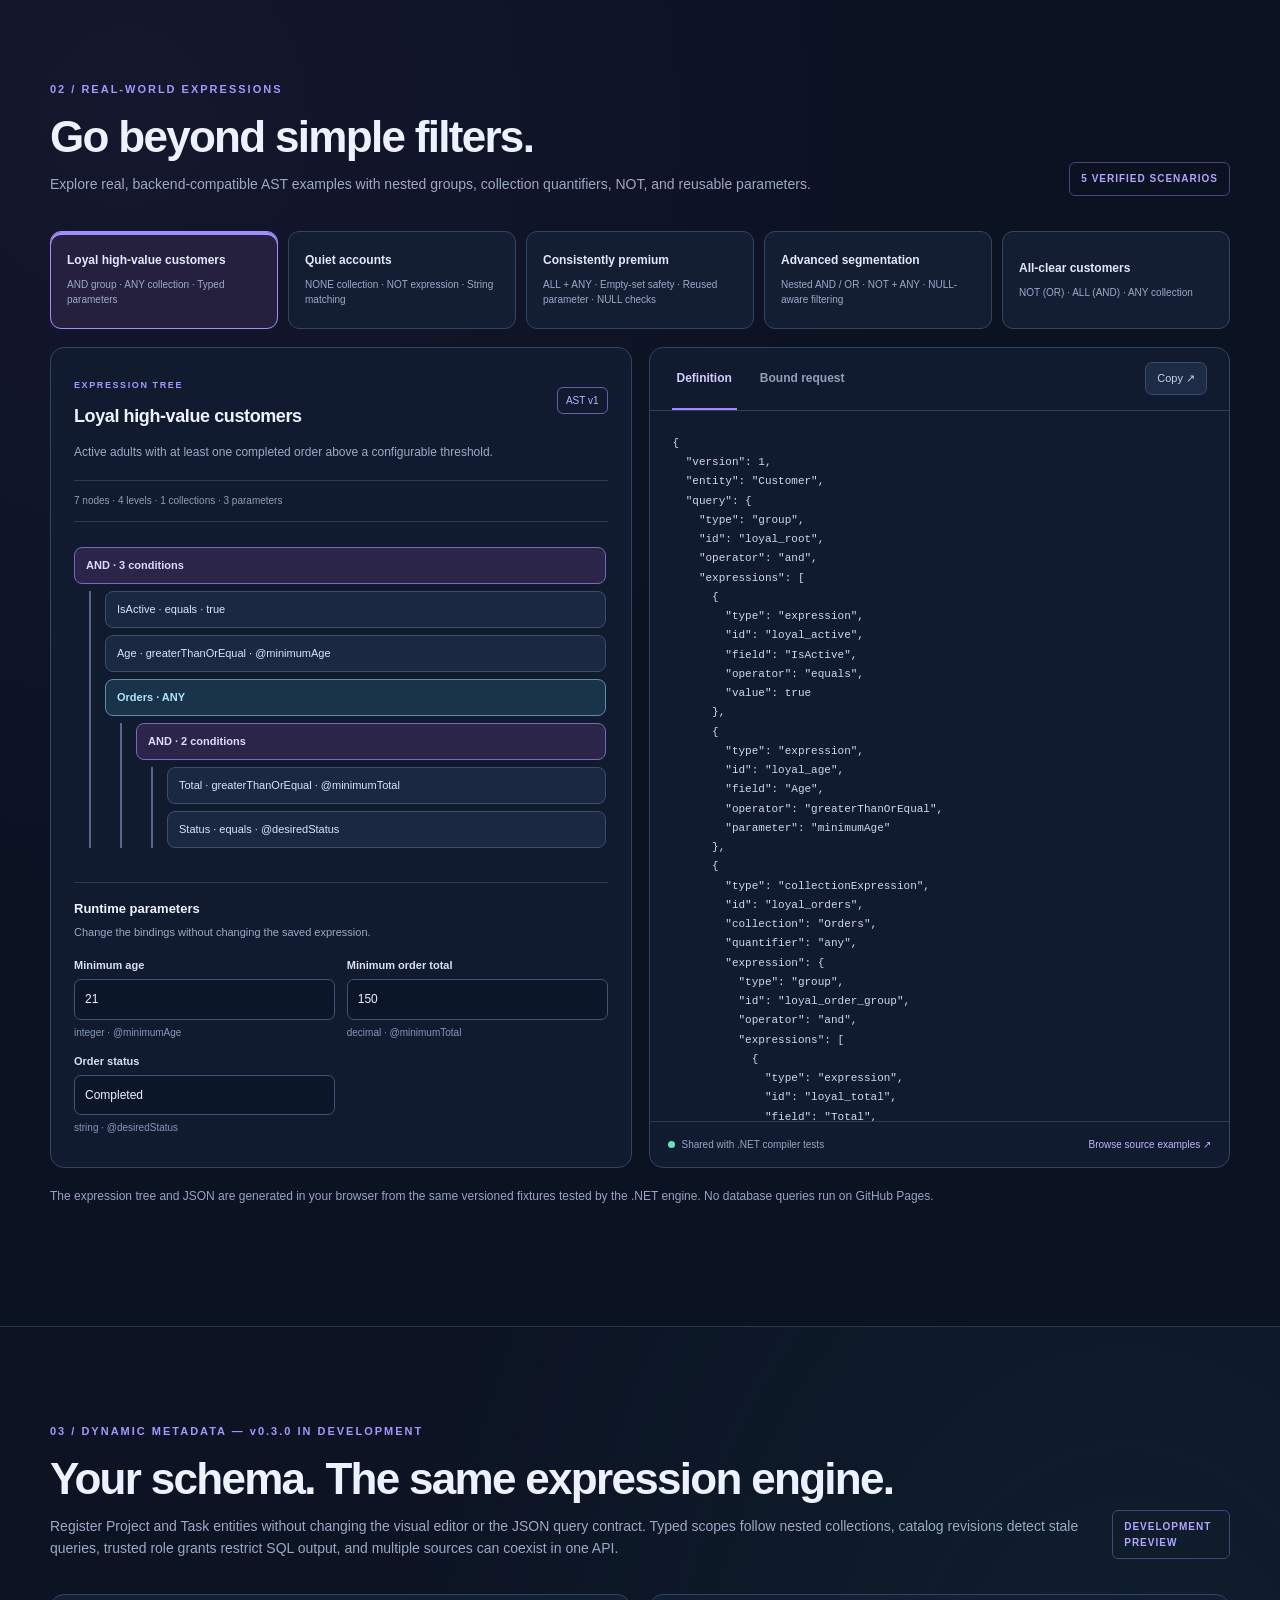
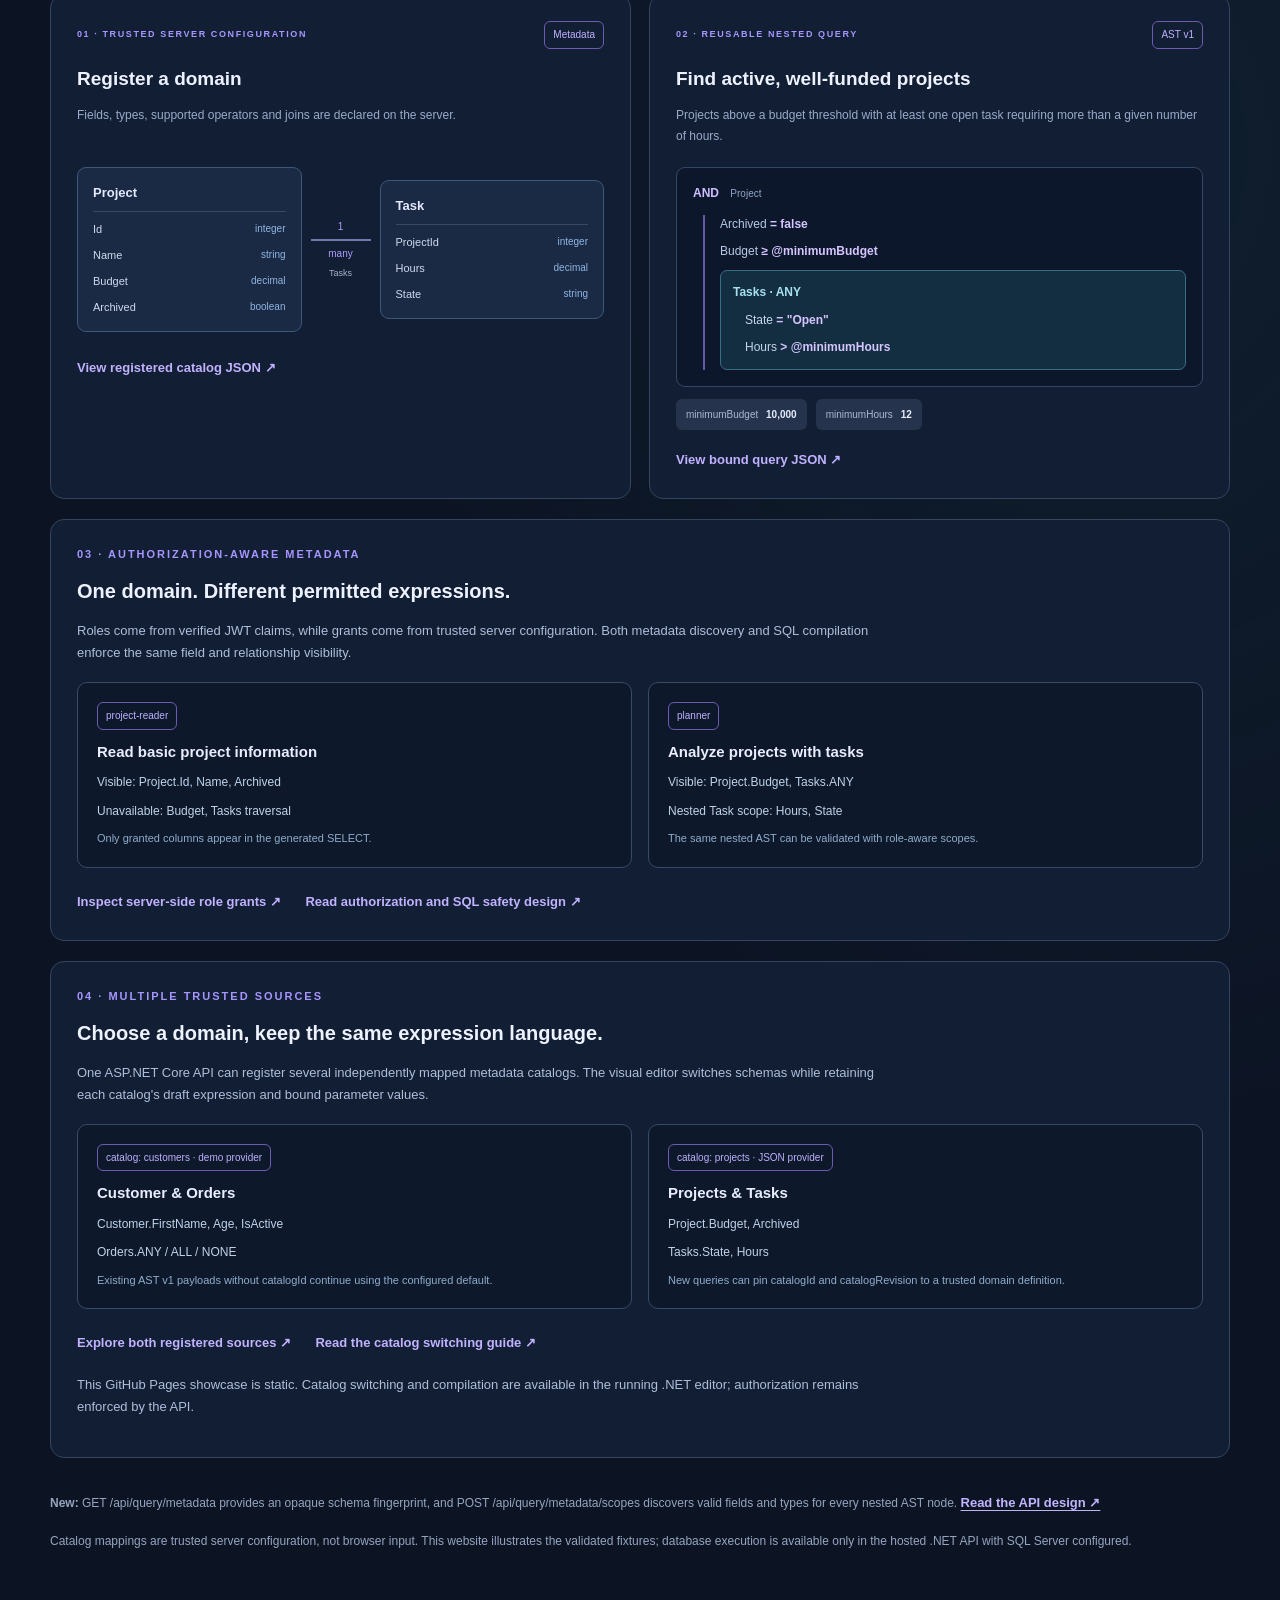
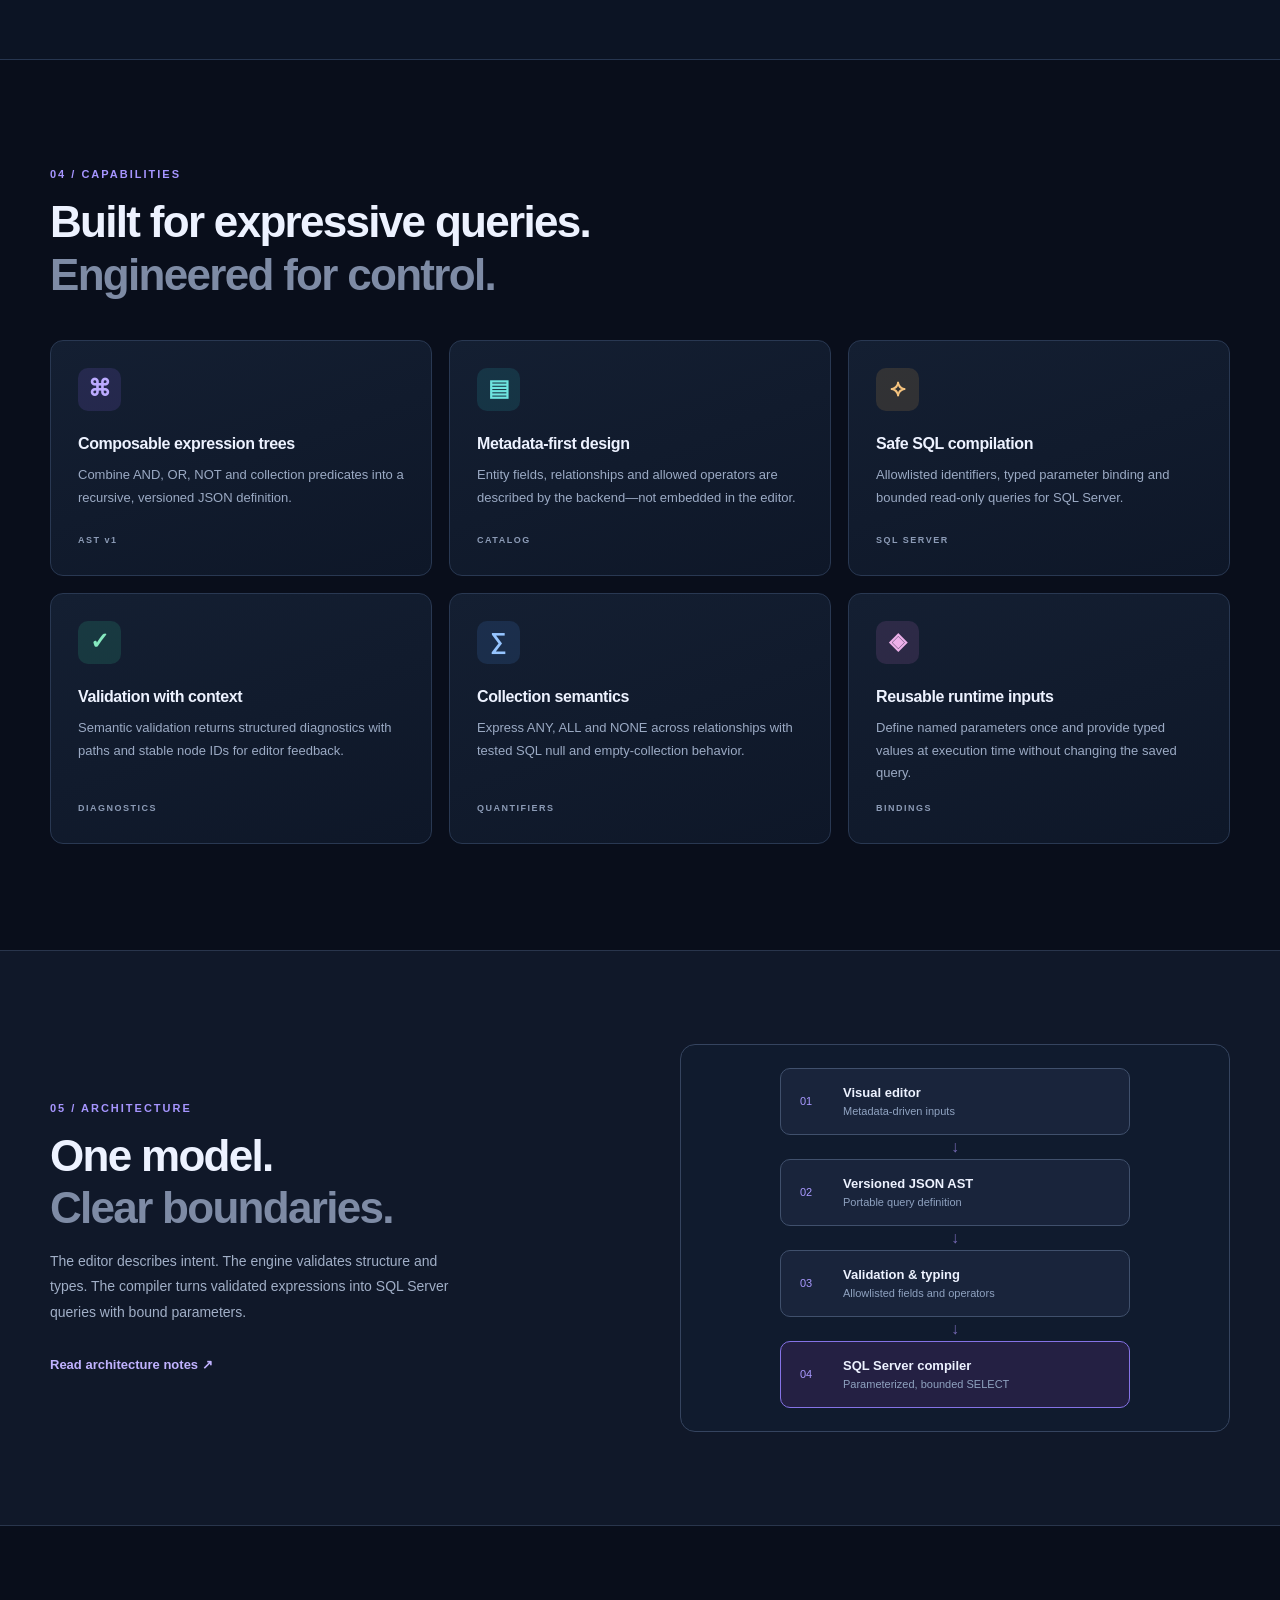
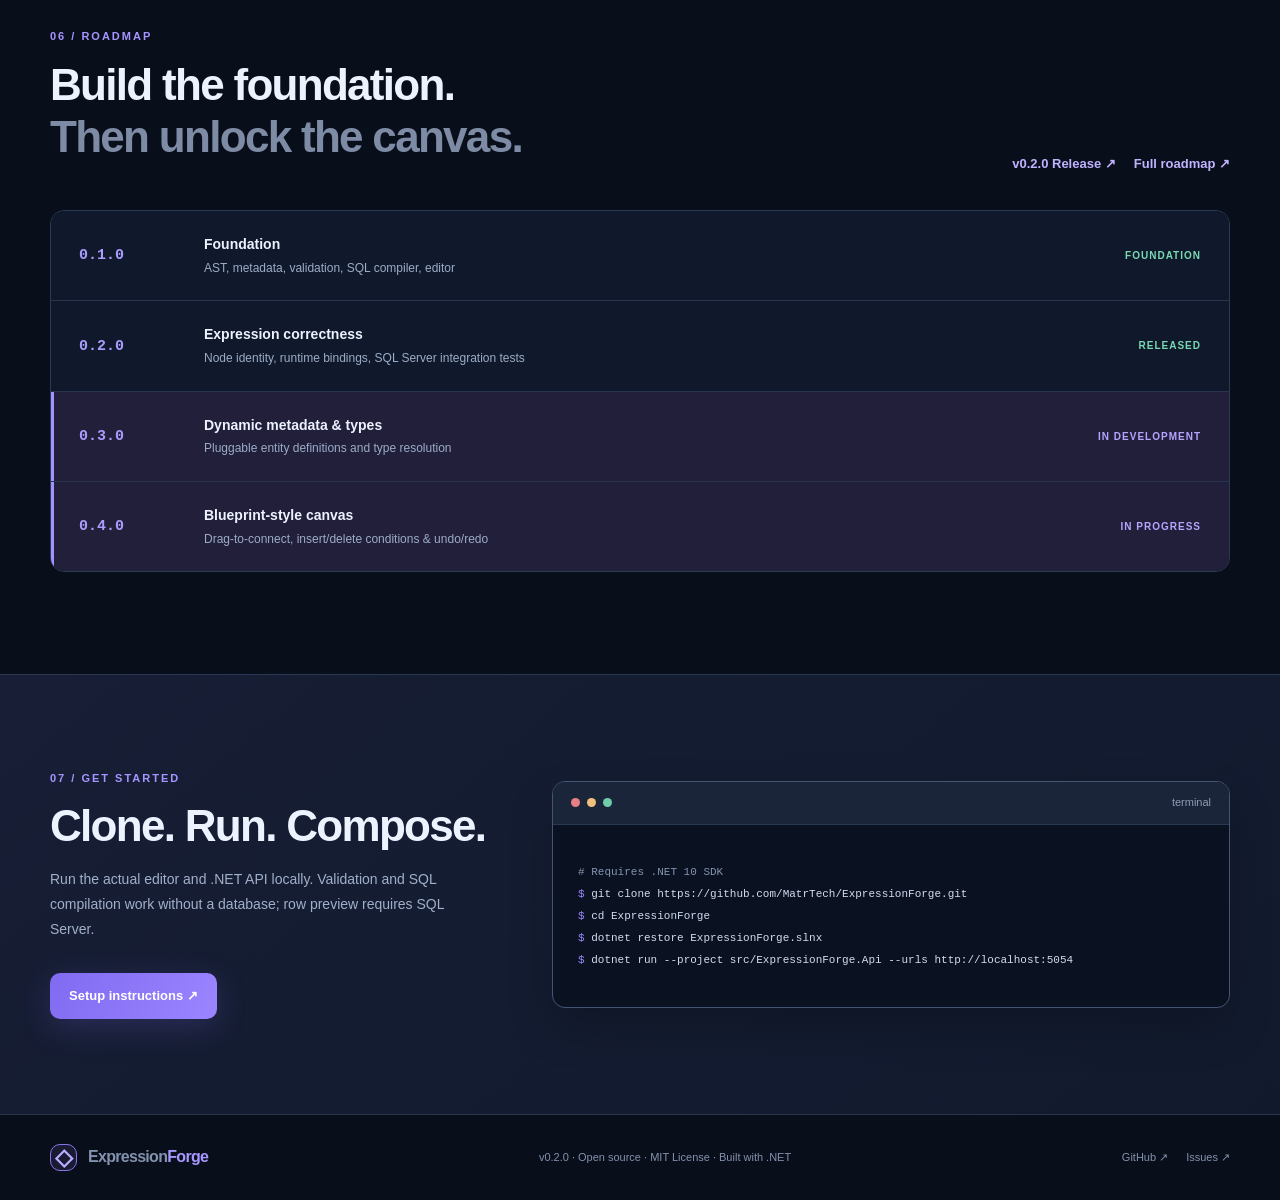
==== commit 638cf04a: "docs(site): show interactive graph gesture milestone progress" ====
--- a/site/index.html
+++ b/site/index.html
@@ -243,7 +243,7 @@
     </section>
 
     <section class="roadmap-section shell" id="roadmap"><div class="section-head"><div><div class="section-kicker">06 / ROADMAP</div><h2>Build the foundation.<br><span class="muted-heading">Then unlock the canvas.</span></h2></div><div class="roadmap-links"><a class="inline-link" href="https://github.com/MatrTech/ExpressionForge/releases/tag/v0.2.0">v0.2.0 Release ↗</a><a class="inline-link" href="https://github.com/MatrTech/ExpressionForge/blob/main/docs/ROADMAP.md">Full roadmap ↗</a></div></div>
-      <div class="milestones"><div class="milestone done"><span class="milestone-index">0.1.0</span><div><strong>Foundation</strong><small>AST, metadata, validation, SQL compiler, editor</small></div><span class="milestone-status">FOUNDATION</span></div><div class="milestone done"><span class="milestone-index">0.2.0</span><div><strong>Expression correctness</strong><small>Node identity, runtime bindings, SQL Server integration tests</small></div><span class="milestone-status">RELEASED</span></div><div class="milestone current"><span class="milestone-index">0.3.0</span><div><strong>Dynamic metadata &amp; types</strong><small>Pluggable entity definitions and type resolution</small></div><span class="milestone-status">IN DEVELOPMENT</span></div><div class="milestone current"><span class="milestone-index">0.4.0</span><div><strong>Blueprint-style canvas</strong><small>Guided condition palette, scoped node inspector &amp; typed socket commands</small></div><span class="milestone-status">IN PROGRESS</span></div></div>
+      <div class="milestones"><div class="milestone done"><span class="milestone-index">0.1.0</span><div><strong>Foundation</strong><small>AST, metadata, validation, SQL compiler, editor</small></div><span class="milestone-status">FOUNDATION</span></div><div class="milestone done"><span class="milestone-index">0.2.0</span><div><strong>Expression correctness</strong><small>Node identity, runtime bindings, SQL Server integration tests</small></div><span class="milestone-status">RELEASED</span></div><div class="milestone current"><span class="milestone-index">0.3.0</span><div><strong>Dynamic metadata &amp; types</strong><small>Pluggable entity definitions and type resolution</small></div><span class="milestone-status">IN DEVELOPMENT</span></div><div class="milestone current"><span class="milestone-index">0.4.0</span><div><strong>Blueprint-style canvas</strong><small>Drag-to-connect, insert/delete conditions &amp; undo/redo</small></div><span class="milestone-status">IN PROGRESS</span></div></div>
     </section>
 
     <section class="get-started-section" id="get-started"><div class="shell start-grid"><div><div class="section-kicker">07 / GET STARTED</div><h2>Clone. Run. Compose.</h2><p>Run the actual editor and .NET API locally. Validation and SQL compilation work without a database; row preview requires SQL Server.</p><a class="button primary" href="https://github.com/MatrTech/ExpressionForge#try-it">Setup instructions ↗</a></div><div class="terminal"><div class="terminal-bar"><span class="terminal-lights"><i></i><i></i><i></i></span><span>terminal</span></div><pre><span class="terminal-comment"># Requires .NET 10 SDK</span>
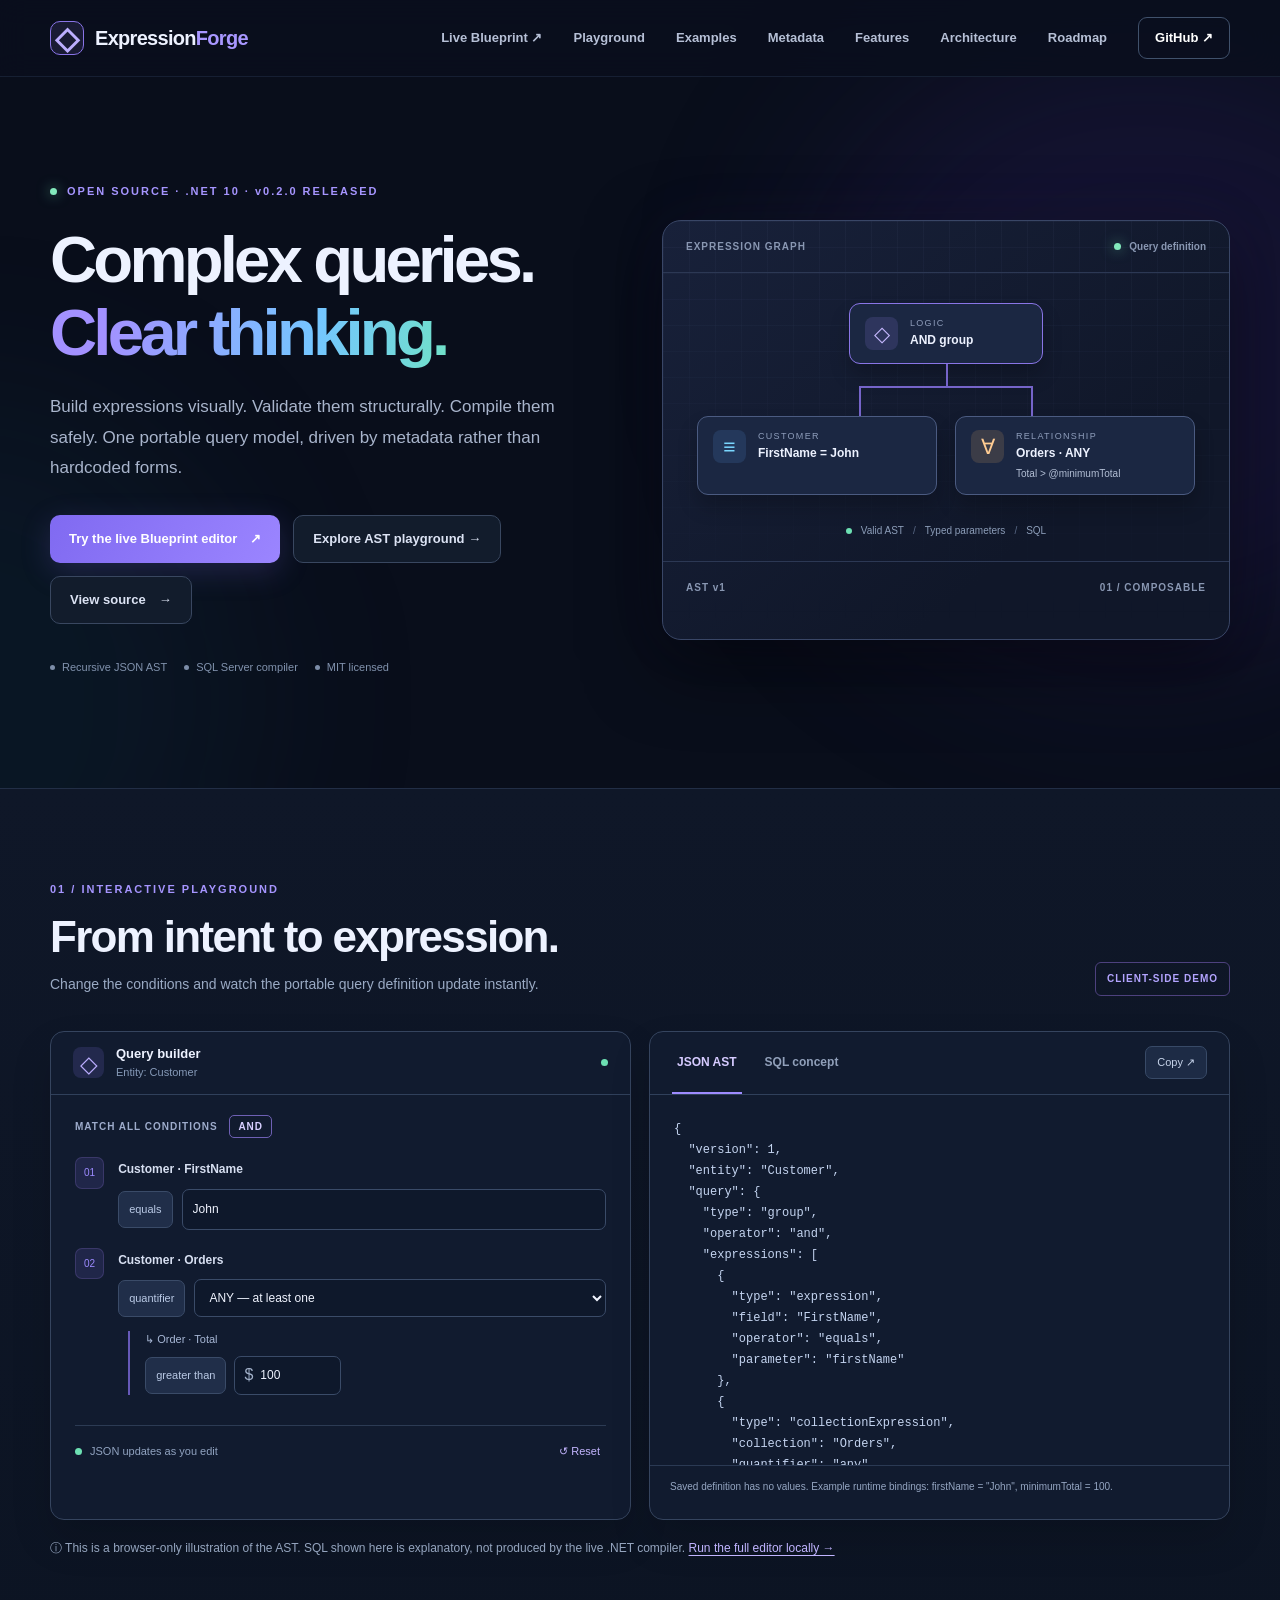
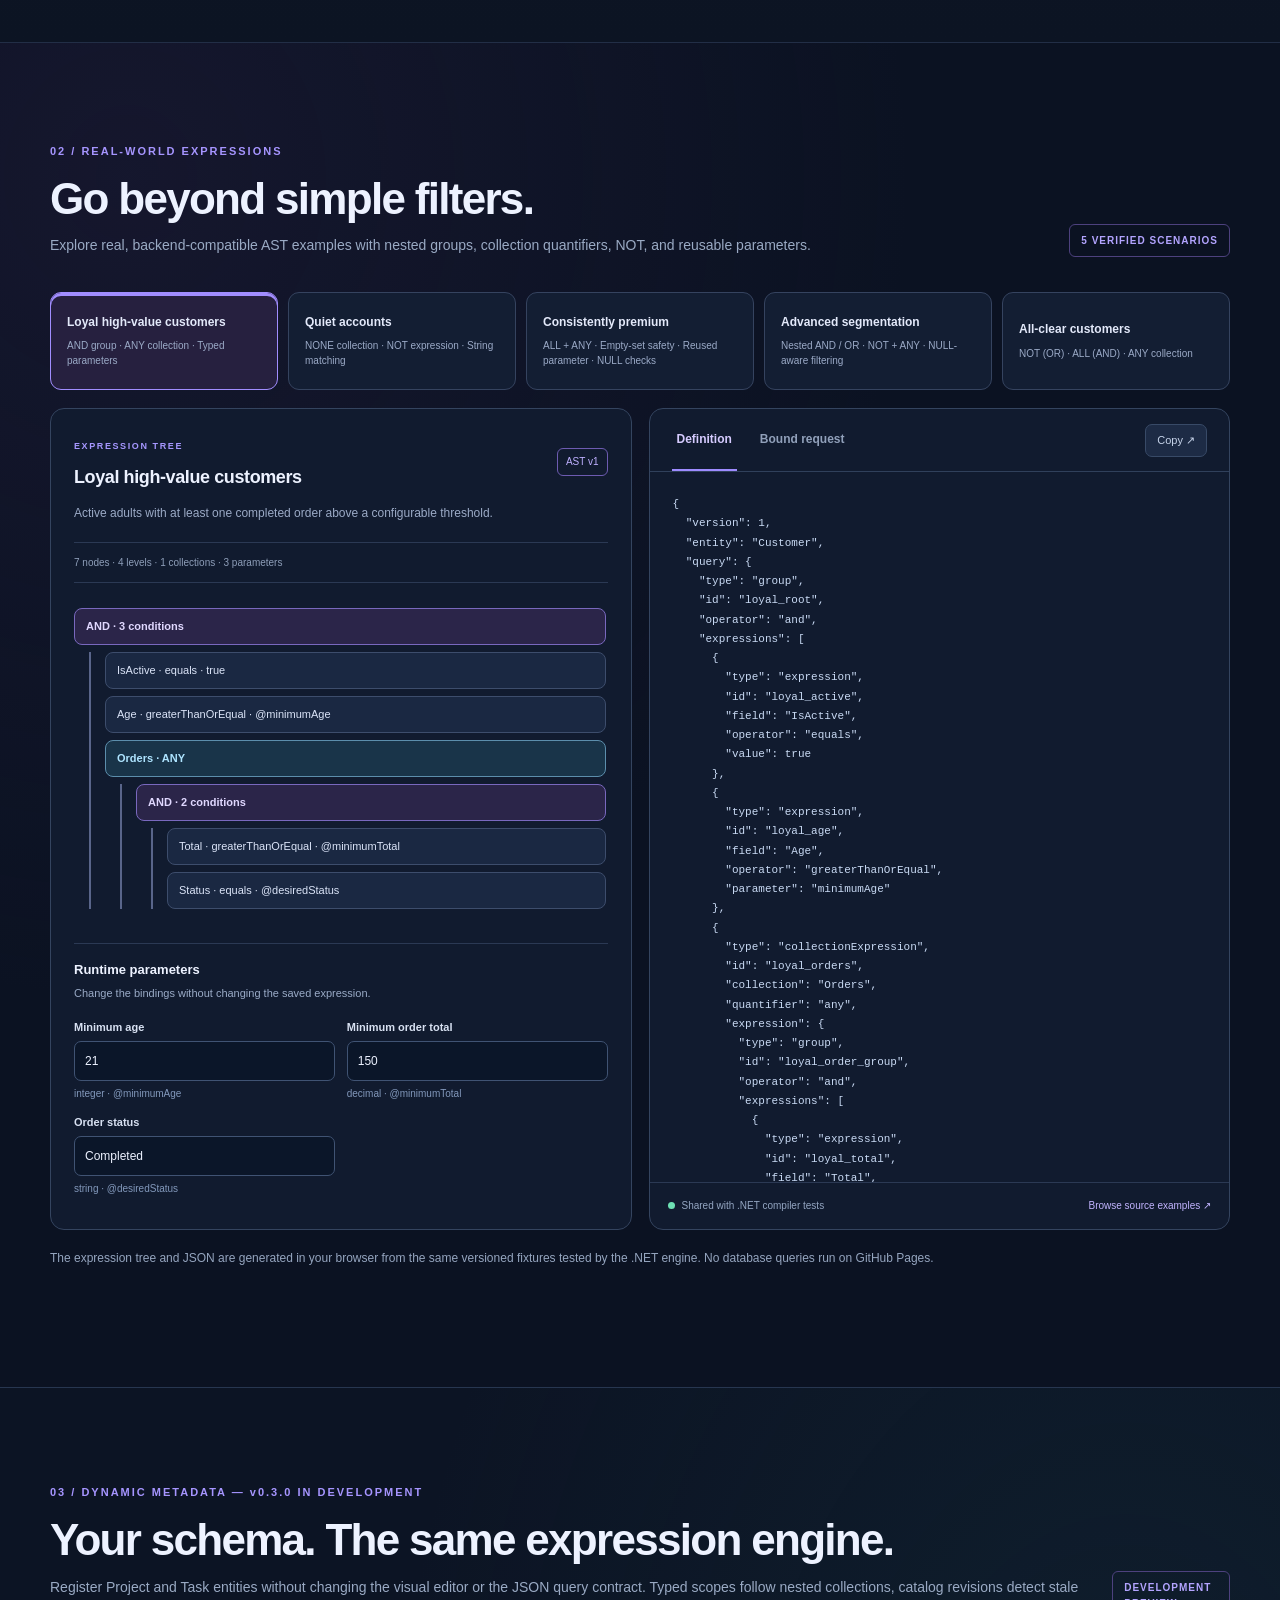
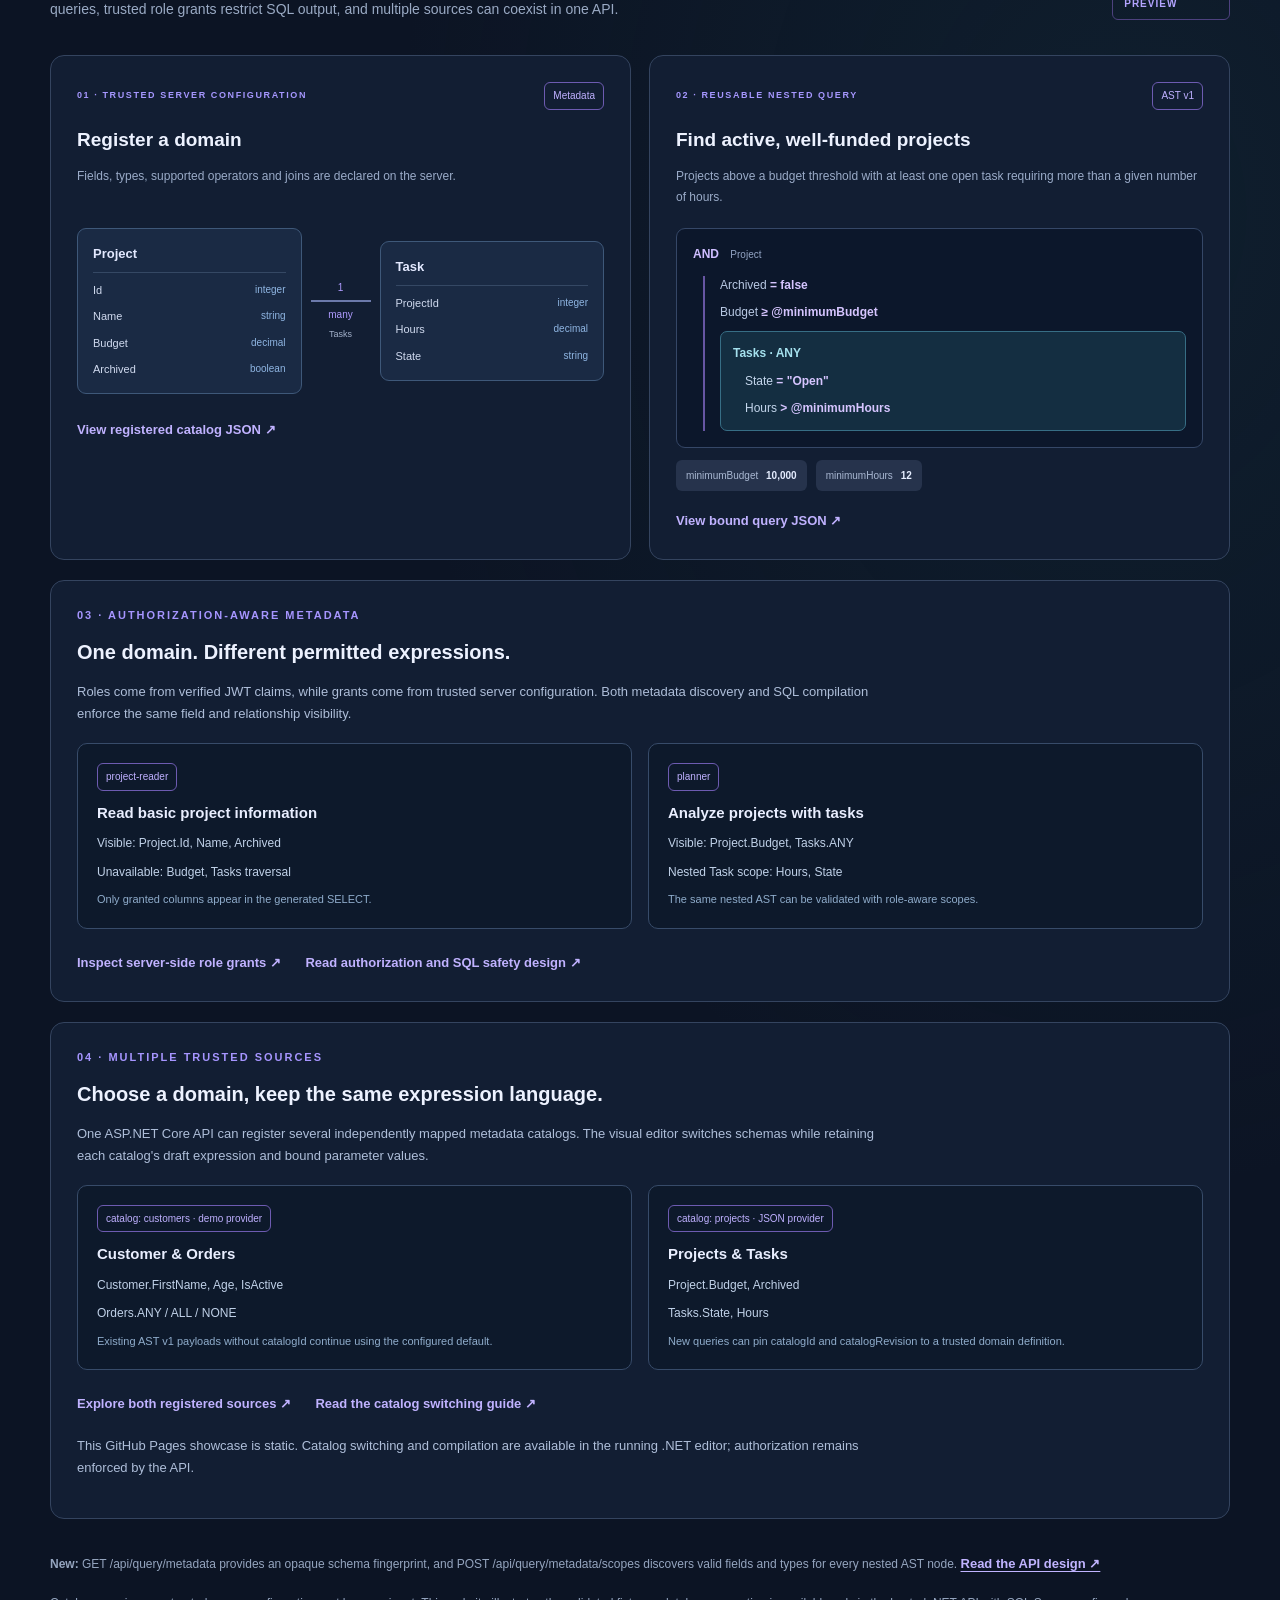
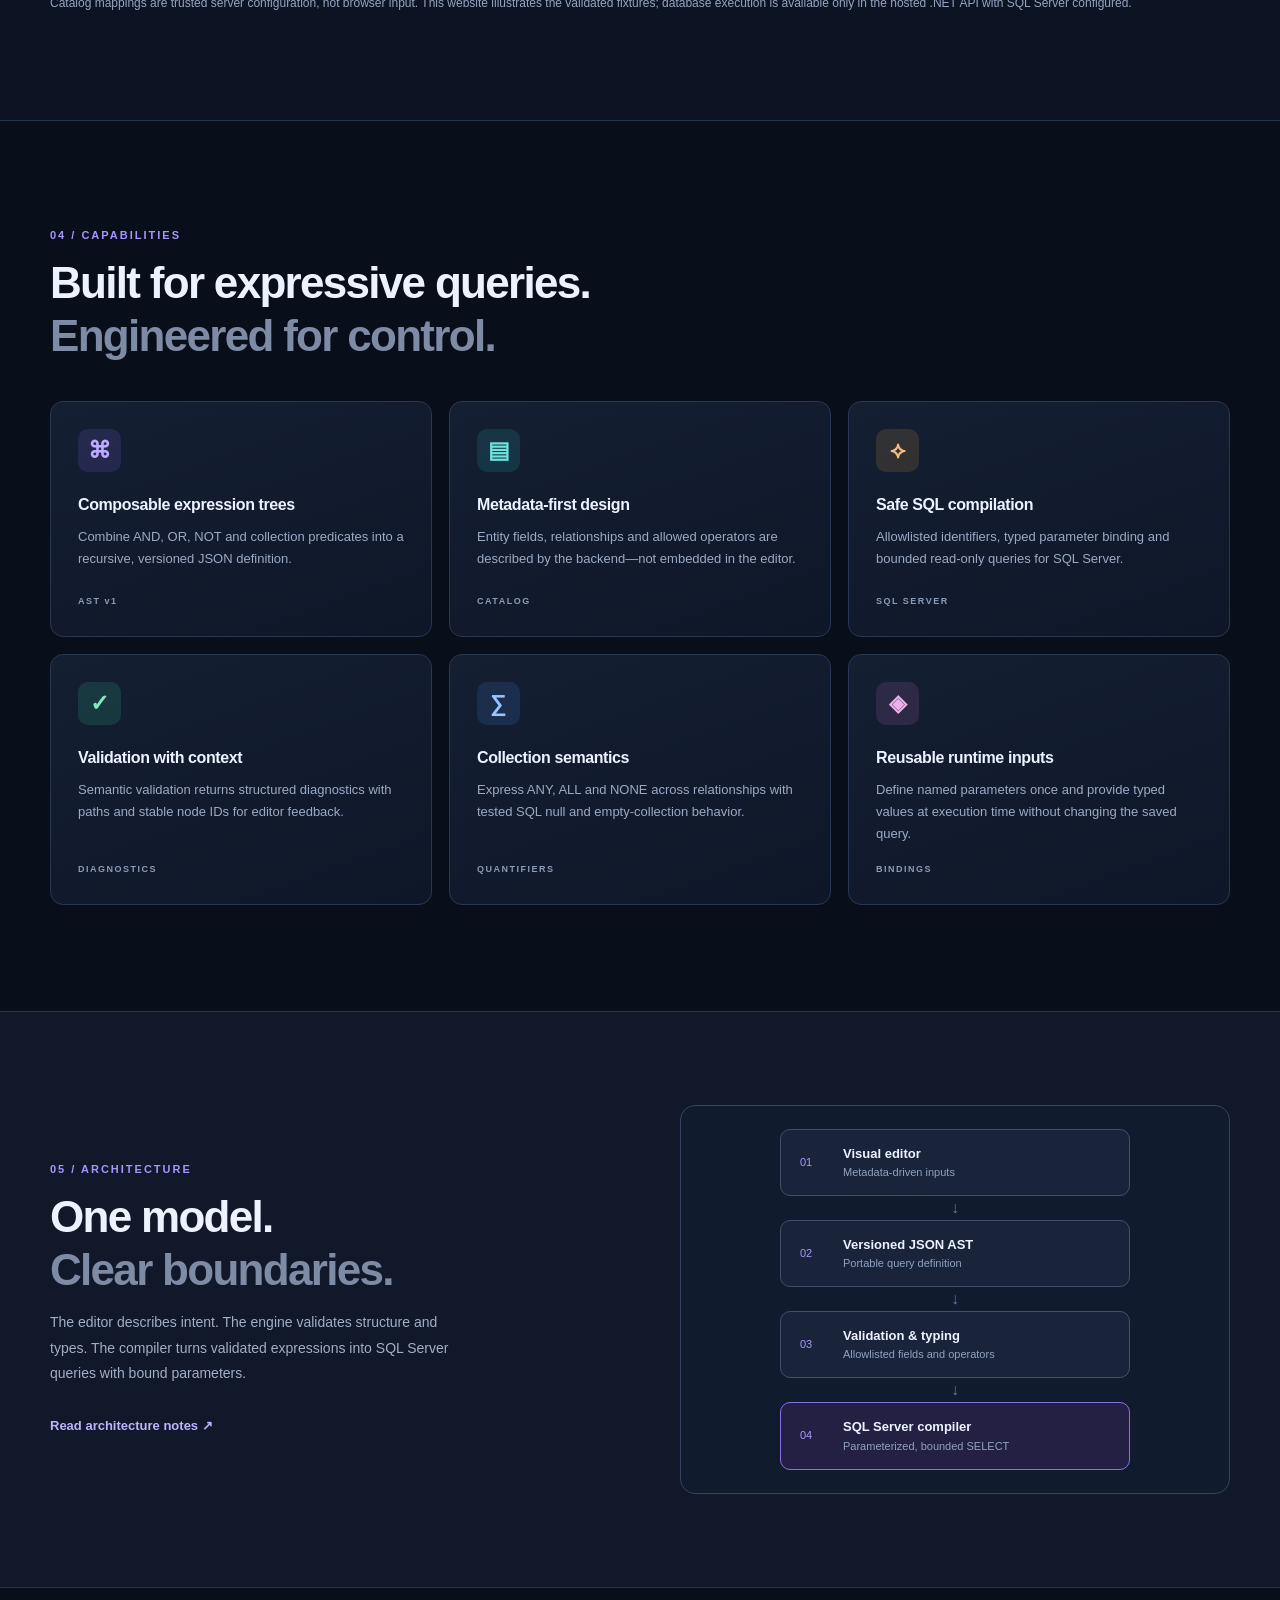
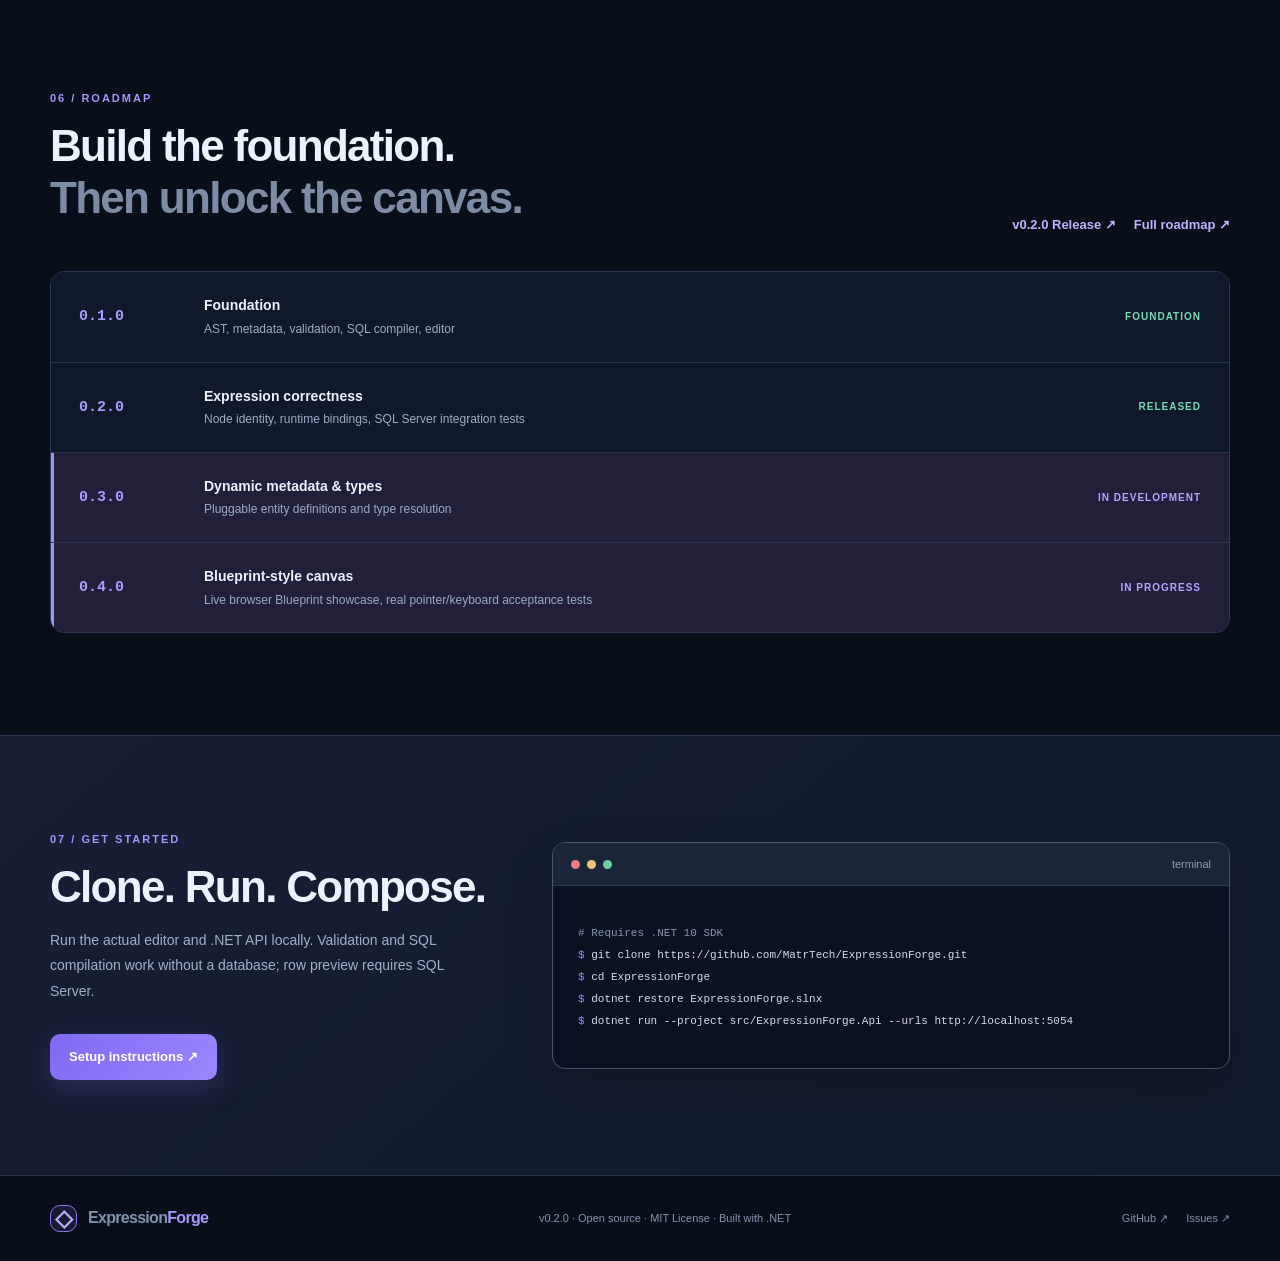
==== commit d21b4b38: "feat(site): prominently link to interactive Blueprint demo" ====
--- a/site/index.html
+++ b/site/index.html
@@ -22,6 +22,7 @@
     <nav class="nav shell" aria-label="Main navigation">
       <a class="wordmark" href="#home" aria-label="ExpressionForge home"><span class="mark" aria-hidden="true">◇</span><span>Expression<span class="text-accent">Forge</span></span></a>
       <div class="nav-links">
+        <a href="blueprint.html">Live Blueprint ↗</a>
         <a href="#playground">Playground</a>
         <a href="#examples">Examples</a>
         <a href="#metadata">Metadata</a>
@@ -40,7 +41,8 @@
         <h1>Complex queries.<br><span class="gradient-text">Clear thinking.</span></h1>
         <p class="hero-lead">Build expressions visually. Validate them structurally. Compile them safely. One portable query model, driven by metadata rather than hardcoded forms.</p>
         <div class="hero-actions">
-          <a class="button primary" href="#playground">Explore the playground <span aria-hidden="true">↗</span></a>
+          <a class="button primary" href="blueprint.html">Try the live Blueprint editor <span aria-hidden="true">↗</span></a>
+          <a class="button outline" href="#playground">Explore AST playground →</a>
           <a class="button outline" href="https://github.com/MatrTech/ExpressionForge">View source <span aria-hidden="true">→</span></a>
         </div>
         <div class="hero-facts"><span><i aria-hidden="true"></i> Recursive JSON AST</span><span><i aria-hidden="true"></i> SQL Server compiler</span><span><i aria-hidden="true"></i> MIT licensed</span></div>
@@ -243,7 +245,7 @@
     </section>
 
     <section class="roadmap-section shell" id="roadmap"><div class="section-head"><div><div class="section-kicker">06 / ROADMAP</div><h2>Build the foundation.<br><span class="muted-heading">Then unlock the canvas.</span></h2></div><div class="roadmap-links"><a class="inline-link" href="https://github.com/MatrTech/ExpressionForge/releases/tag/v0.2.0">v0.2.0 Release ↗</a><a class="inline-link" href="https://github.com/MatrTech/ExpressionForge/blob/main/docs/ROADMAP.md">Full roadmap ↗</a></div></div>
-      <div class="milestones"><div class="milestone done"><span class="milestone-index">0.1.0</span><div><strong>Foundation</strong><small>AST, metadata, validation, SQL compiler, editor</small></div><span class="milestone-status">FOUNDATION</span></div><div class="milestone done"><span class="milestone-index">0.2.0</span><div><strong>Expression correctness</strong><small>Node identity, runtime bindings, SQL Server integration tests</small></div><span class="milestone-status">RELEASED</span></div><div class="milestone current"><span class="milestone-index">0.3.0</span><div><strong>Dynamic metadata &amp; types</strong><small>Pluggable entity definitions and type resolution</small></div><span class="milestone-status">IN DEVELOPMENT</span></div><div class="milestone current"><span class="milestone-index">0.4.0</span><div><strong>Blueprint-style canvas</strong><small>Drag-to-connect, insert/delete conditions &amp; undo/redo</small></div><span class="milestone-status">IN PROGRESS</span></div></div>
+      <div class="milestones"><div class="milestone done"><span class="milestone-index">0.1.0</span><div><strong>Foundation</strong><small>AST, metadata, validation, SQL compiler, editor</small></div><span class="milestone-status">FOUNDATION</span></div><div class="milestone done"><span class="milestone-index">0.2.0</span><div><strong>Expression correctness</strong><small>Node identity, runtime bindings, SQL Server integration tests</small></div><span class="milestone-status">RELEASED</span></div><div class="milestone current"><span class="milestone-index">0.3.0</span><div><strong>Dynamic metadata &amp; types</strong><small>Pluggable entity definitions and type resolution</small></div><span class="milestone-status">IN DEVELOPMENT</span></div><div class="milestone current"><span class="milestone-index">0.4.0</span><div><strong>Blueprint-style canvas</strong><small>Live browser Blueprint showcase, real pointer/keyboard acceptance tests</small></div><span class="milestone-status">IN PROGRESS</span></div></div>
     </section>
 
     <section class="get-started-section" id="get-started"><div class="shell start-grid"><div><div class="section-kicker">07 / GET STARTED</div><h2>Clone. Run. Compose.</h2><p>Run the actual editor and .NET API locally. Validation and SQL compilation work without a database; row preview requires SQL Server.</p><a class="button primary" href="https://github.com/MatrTech/ExpressionForge#try-it">Setup instructions ↗</a></div><div class="terminal"><div class="terminal-bar"><span class="terminal-lights"><i></i><i></i><i></i></span><span>terminal</span></div><pre><span class="terminal-comment"># Requires .NET 10 SDK</span>
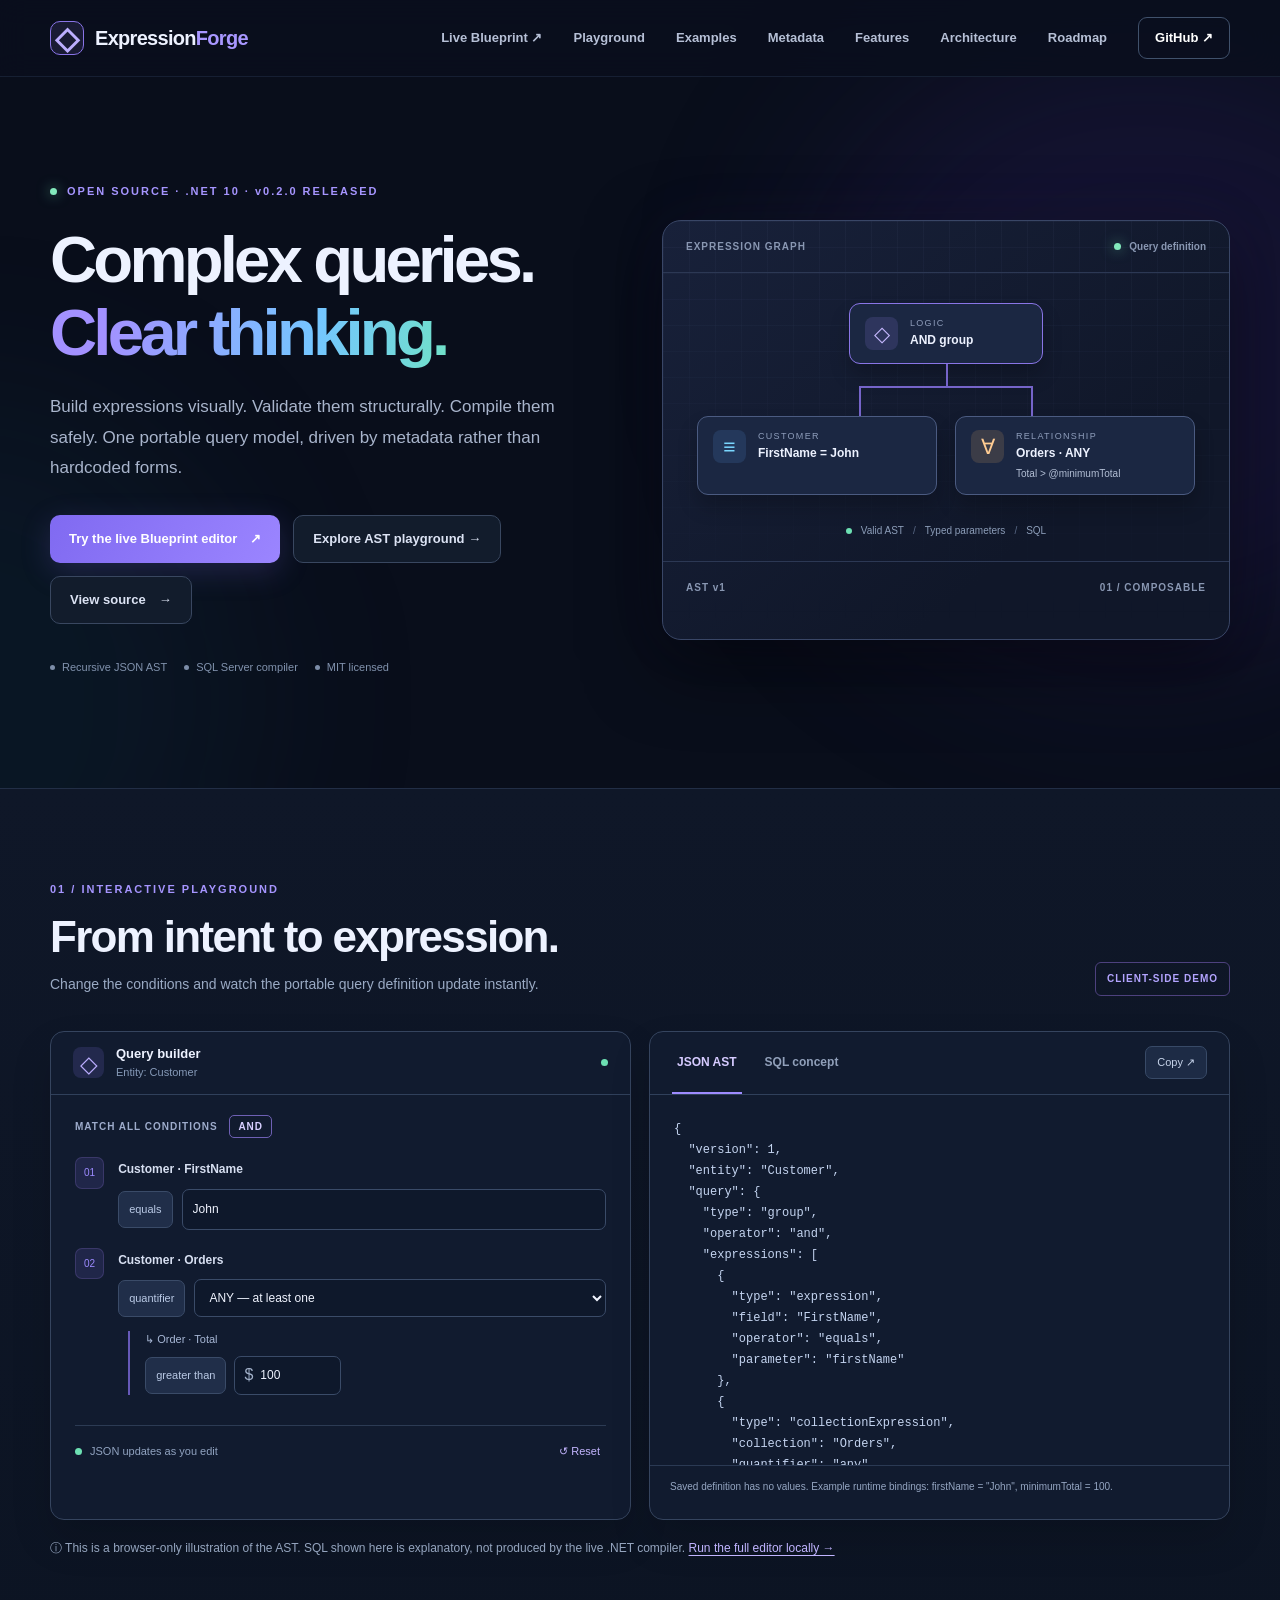
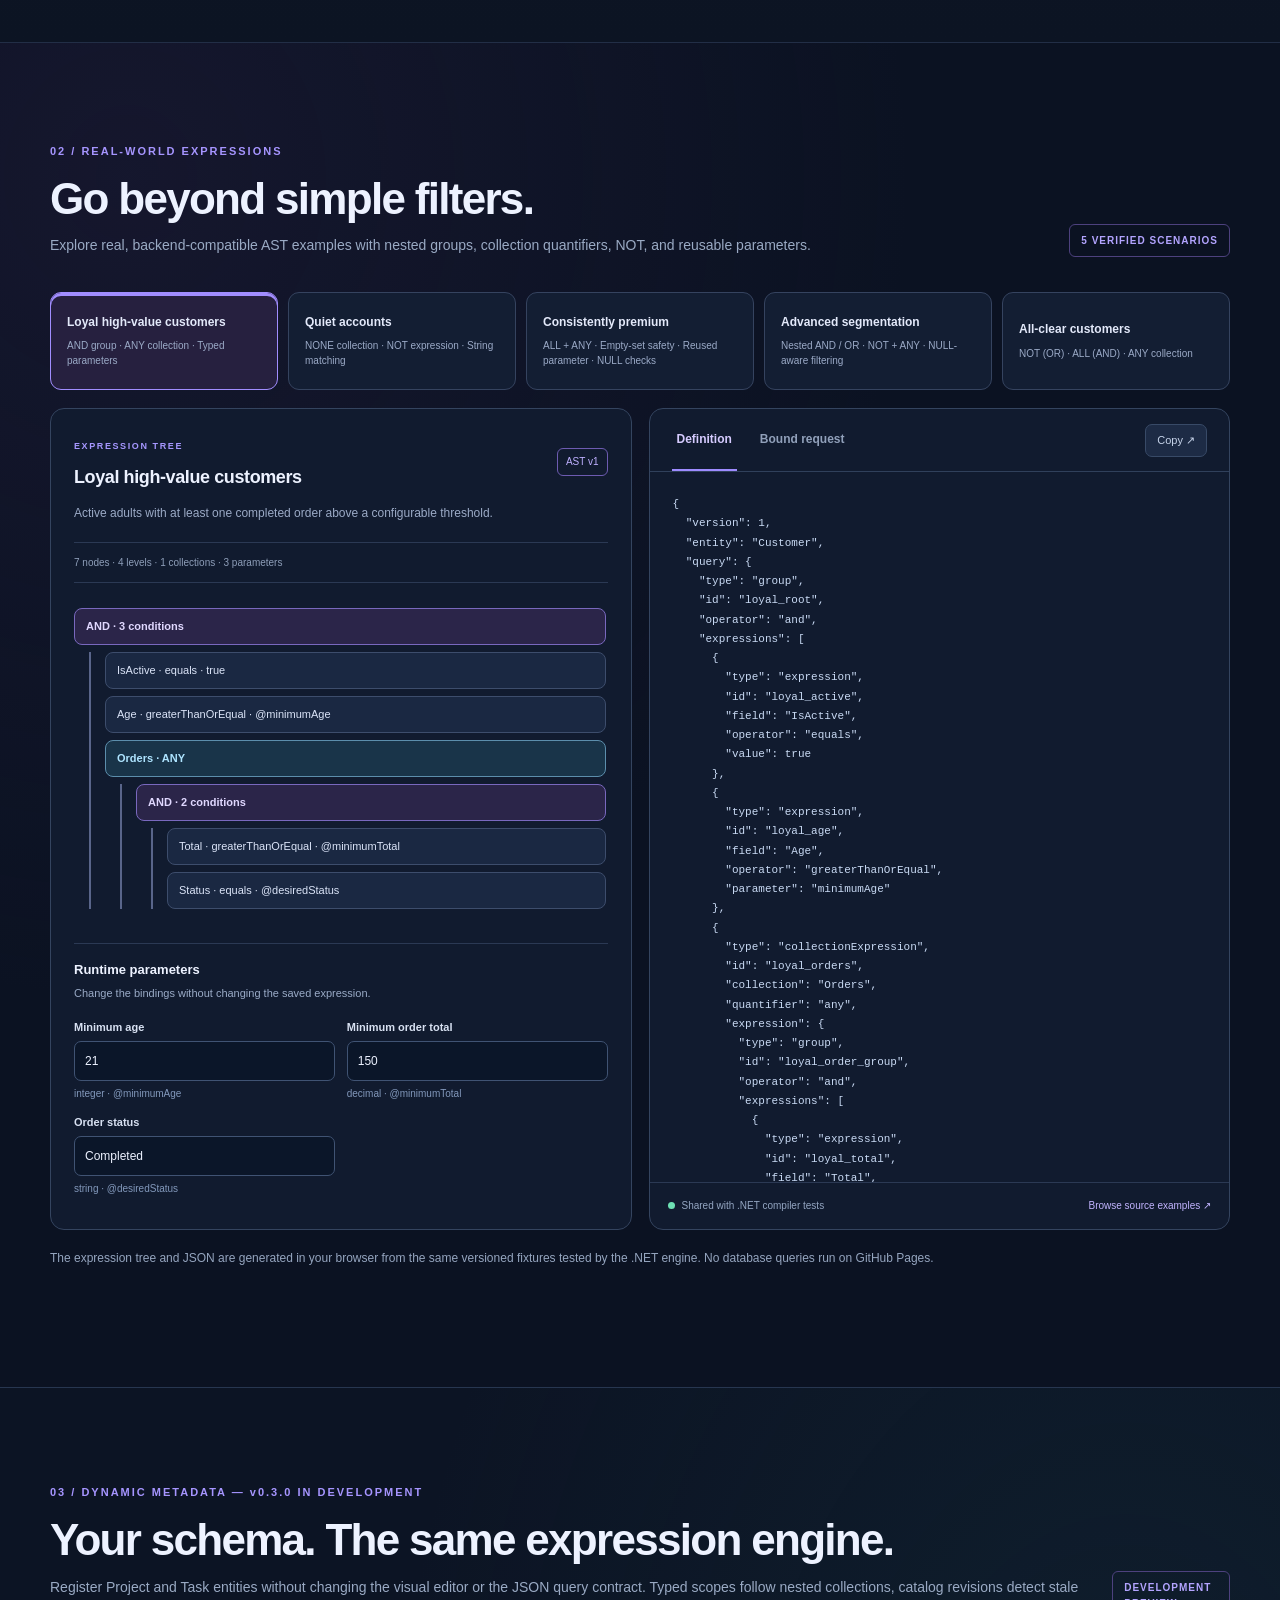
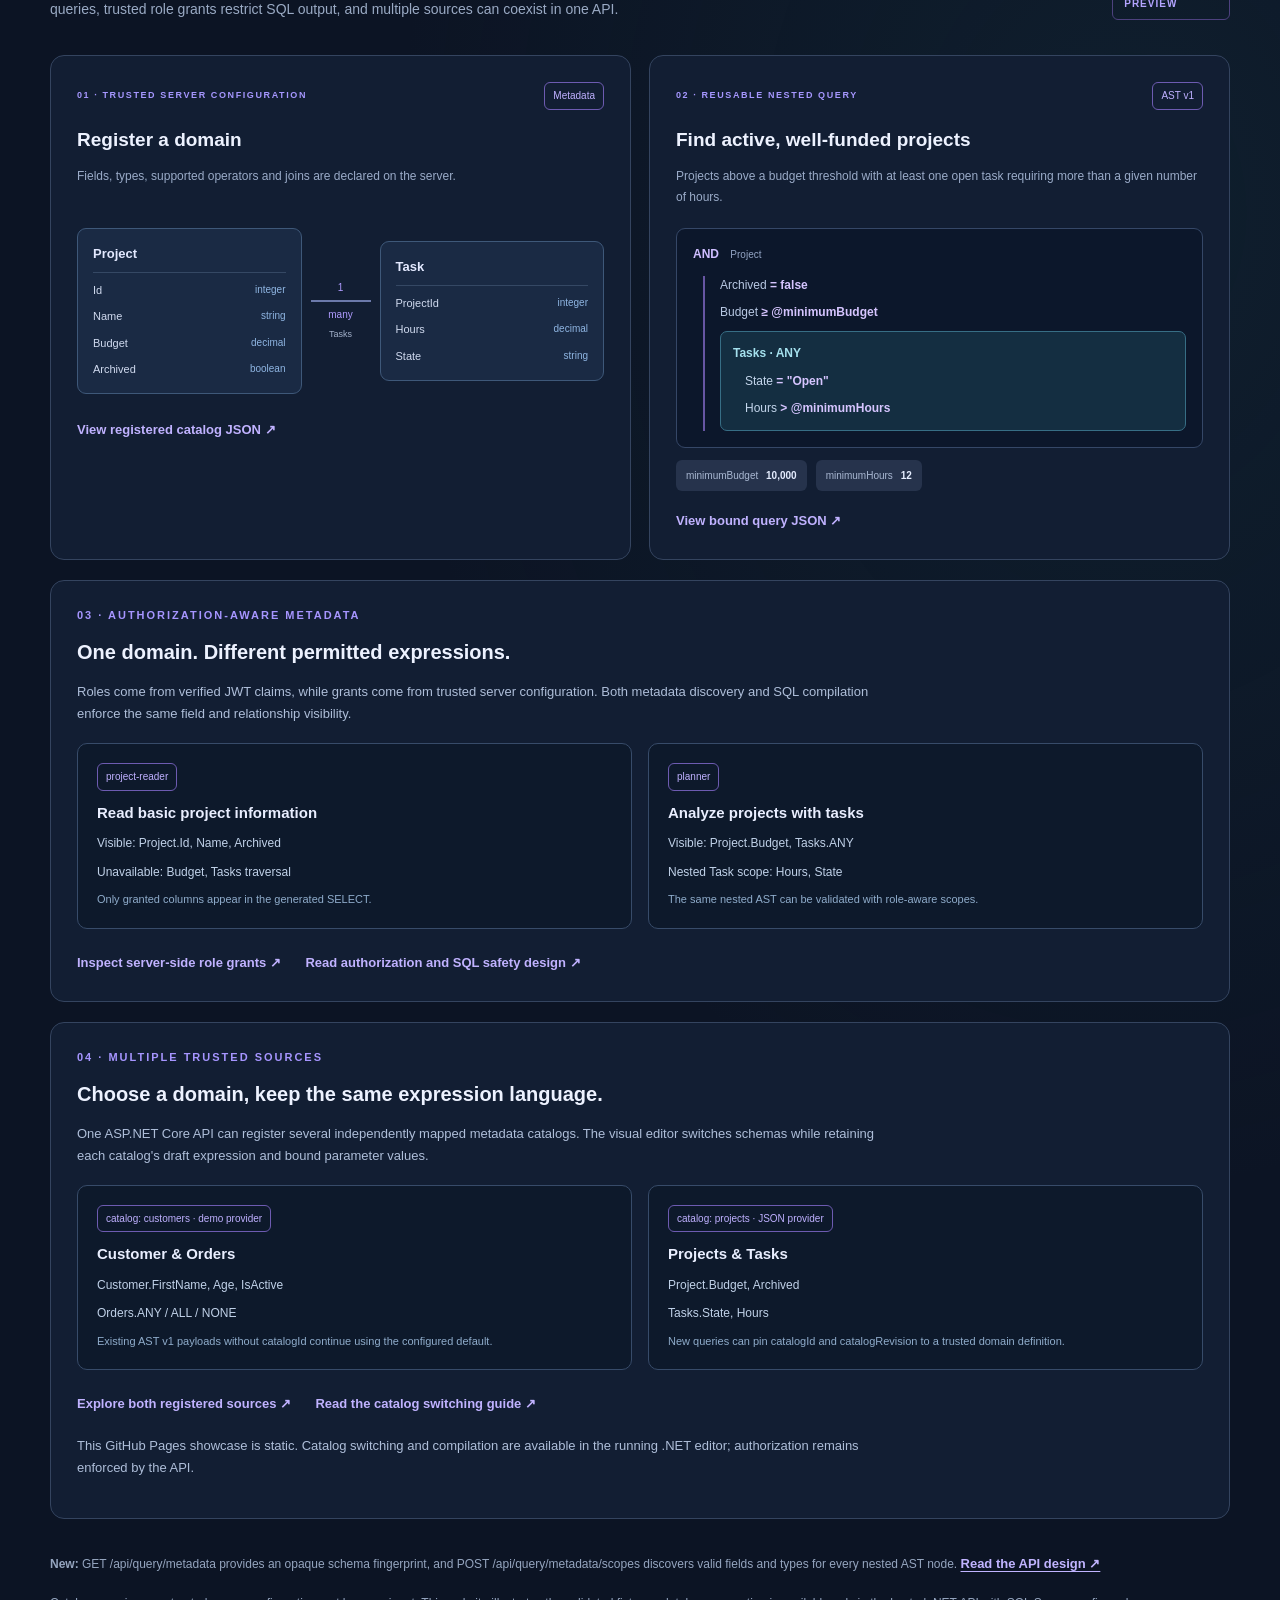
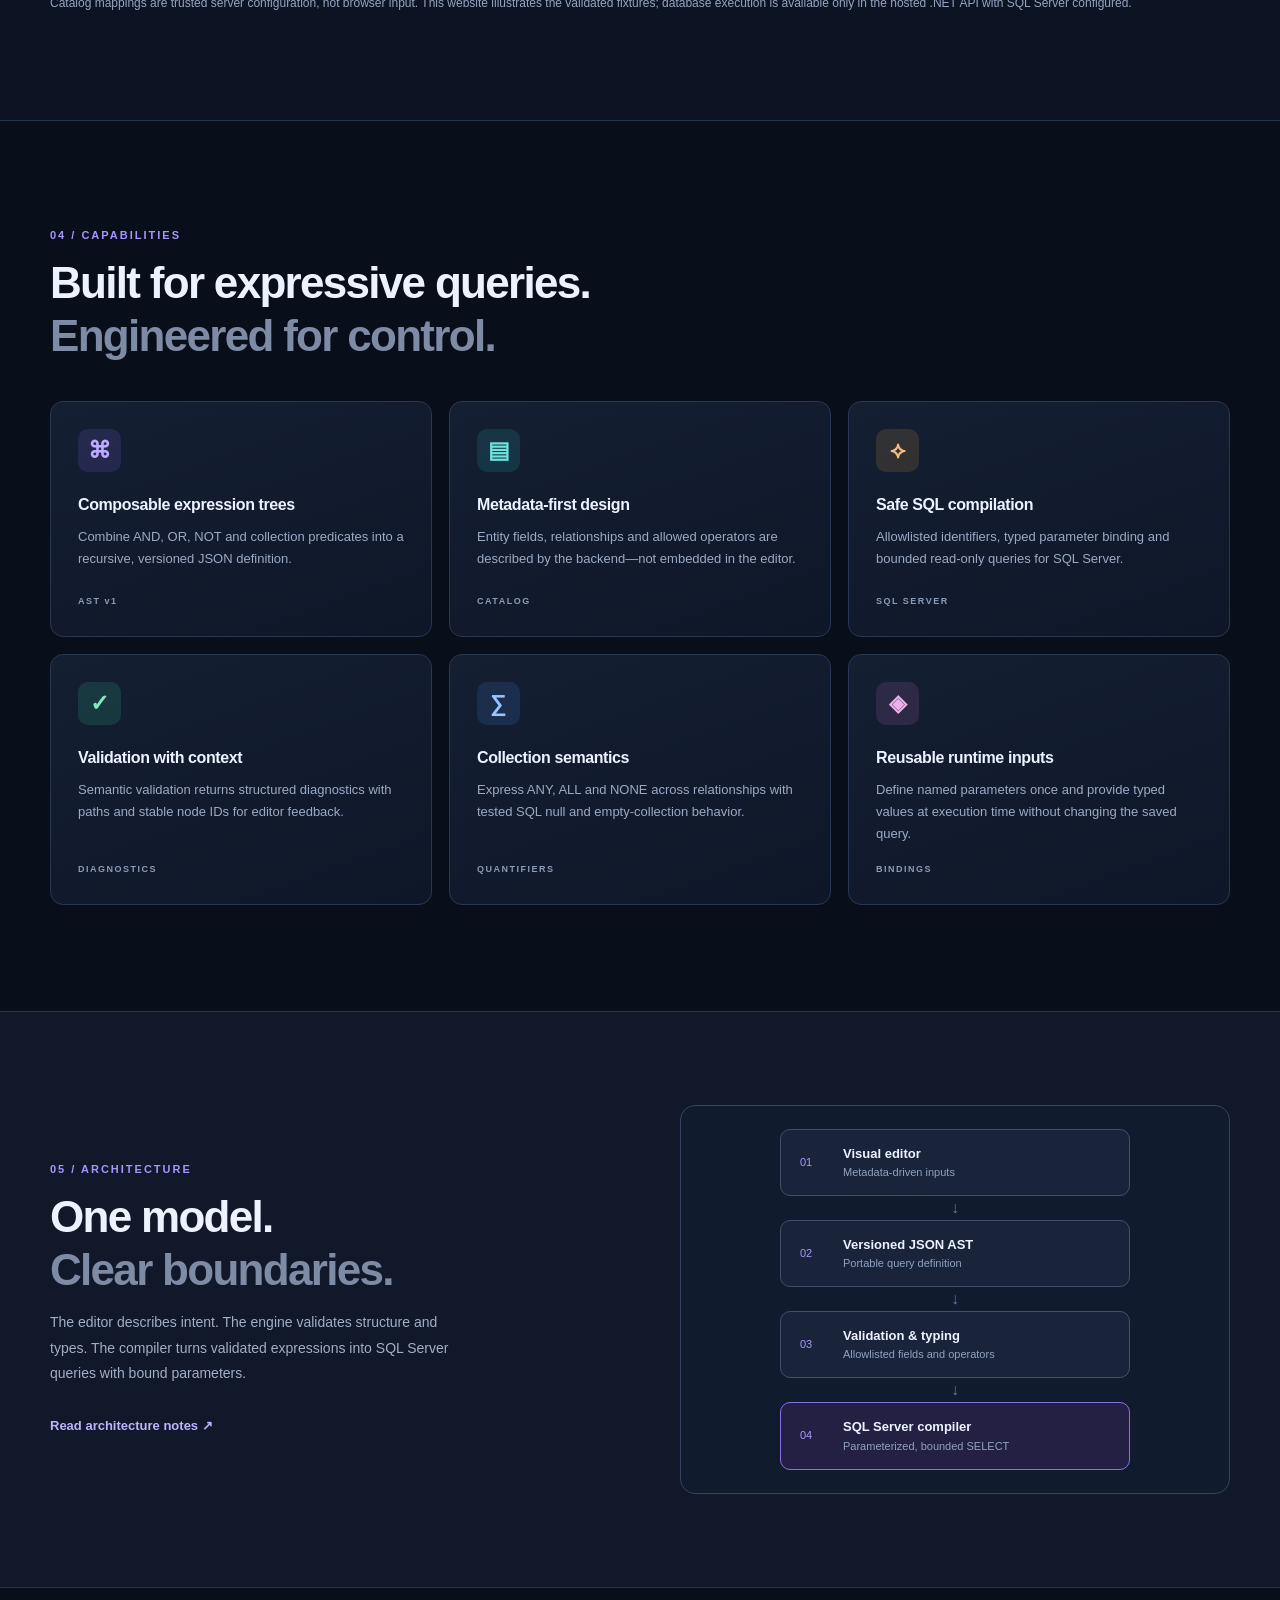
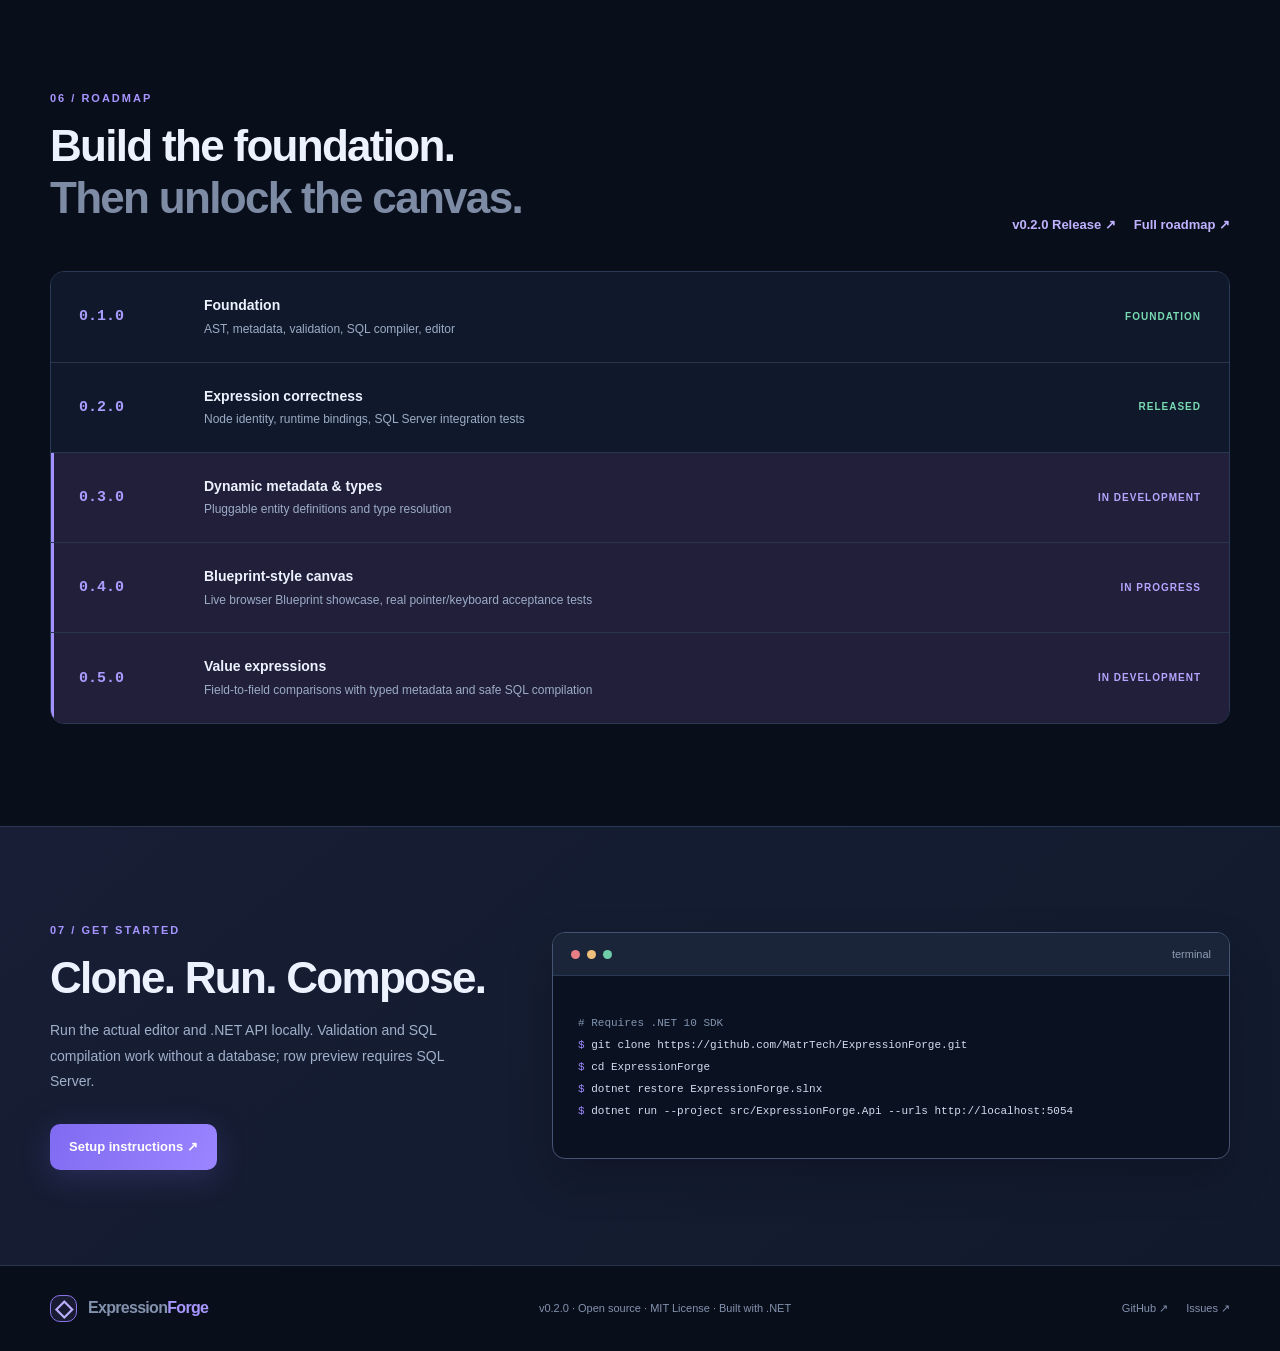
==== commit 7efaa6f6: "docs(site): show value expressions increment without claiming release" ====
--- a/site/index.html
+++ b/site/index.html
@@ -245,7 +245,7 @@
     </section>
 
     <section class="roadmap-section shell" id="roadmap"><div class="section-head"><div><div class="section-kicker">06 / ROADMAP</div><h2>Build the foundation.<br><span class="muted-heading">Then unlock the canvas.</span></h2></div><div class="roadmap-links"><a class="inline-link" href="https://github.com/MatrTech/ExpressionForge/releases/tag/v0.2.0">v0.2.0 Release ↗</a><a class="inline-link" href="https://github.com/MatrTech/ExpressionForge/blob/main/docs/ROADMAP.md">Full roadmap ↗</a></div></div>
-      <div class="milestones"><div class="milestone done"><span class="milestone-index">0.1.0</span><div><strong>Foundation</strong><small>AST, metadata, validation, SQL compiler, editor</small></div><span class="milestone-status">FOUNDATION</span></div><div class="milestone done"><span class="milestone-index">0.2.0</span><div><strong>Expression correctness</strong><small>Node identity, runtime bindings, SQL Server integration tests</small></div><span class="milestone-status">RELEASED</span></div><div class="milestone current"><span class="milestone-index">0.3.0</span><div><strong>Dynamic metadata &amp; types</strong><small>Pluggable entity definitions and type resolution</small></div><span class="milestone-status">IN DEVELOPMENT</span></div><div class="milestone current"><span class="milestone-index">0.4.0</span><div><strong>Blueprint-style canvas</strong><small>Live browser Blueprint showcase, real pointer/keyboard acceptance tests</small></div><span class="milestone-status">IN PROGRESS</span></div></div>
+      <div class="milestones"><div class="milestone done"><span class="milestone-index">0.1.0</span><div><strong>Foundation</strong><small>AST, metadata, validation, SQL compiler, editor</small></div><span class="milestone-status">FOUNDATION</span></div><div class="milestone done"><span class="milestone-index">0.2.0</span><div><strong>Expression correctness</strong><small>Node identity, runtime bindings, SQL Server integration tests</small></div><span class="milestone-status">RELEASED</span></div><div class="milestone current"><span class="milestone-index">0.3.0</span><div><strong>Dynamic metadata &amp; types</strong><small>Pluggable entity definitions and type resolution</small></div><span class="milestone-status">IN DEVELOPMENT</span></div><div class="milestone current"><span class="milestone-index">0.4.0</span><div><strong>Blueprint-style canvas</strong><small>Live browser Blueprint showcase, real pointer/keyboard acceptance tests</small></div><span class="milestone-status">IN PROGRESS</span></div><div class="milestone current"><span class="milestone-index">0.5.0</span><div><strong>Value expressions</strong><small>Field-to-field comparisons with typed metadata and safe SQL compilation</small></div><span class="milestone-status">IN DEVELOPMENT</span></div></div>
     </section>
 
     <section class="get-started-section" id="get-started"><div class="shell start-grid"><div><div class="section-kicker">07 / GET STARTED</div><h2>Clone. Run. Compose.</h2><p>Run the actual editor and .NET API locally. Validation and SQL compilation work without a database; row preview requires SQL Server.</p><a class="button primary" href="https://github.com/MatrTech/ExpressionForge#try-it">Setup instructions ↗</a></div><div class="terminal"><div class="terminal-bar"><span class="terminal-lights"><i></i><i></i><i></i></span><span>terminal</span></div><pre><span class="terminal-comment"># Requires .NET 10 SDK</span>
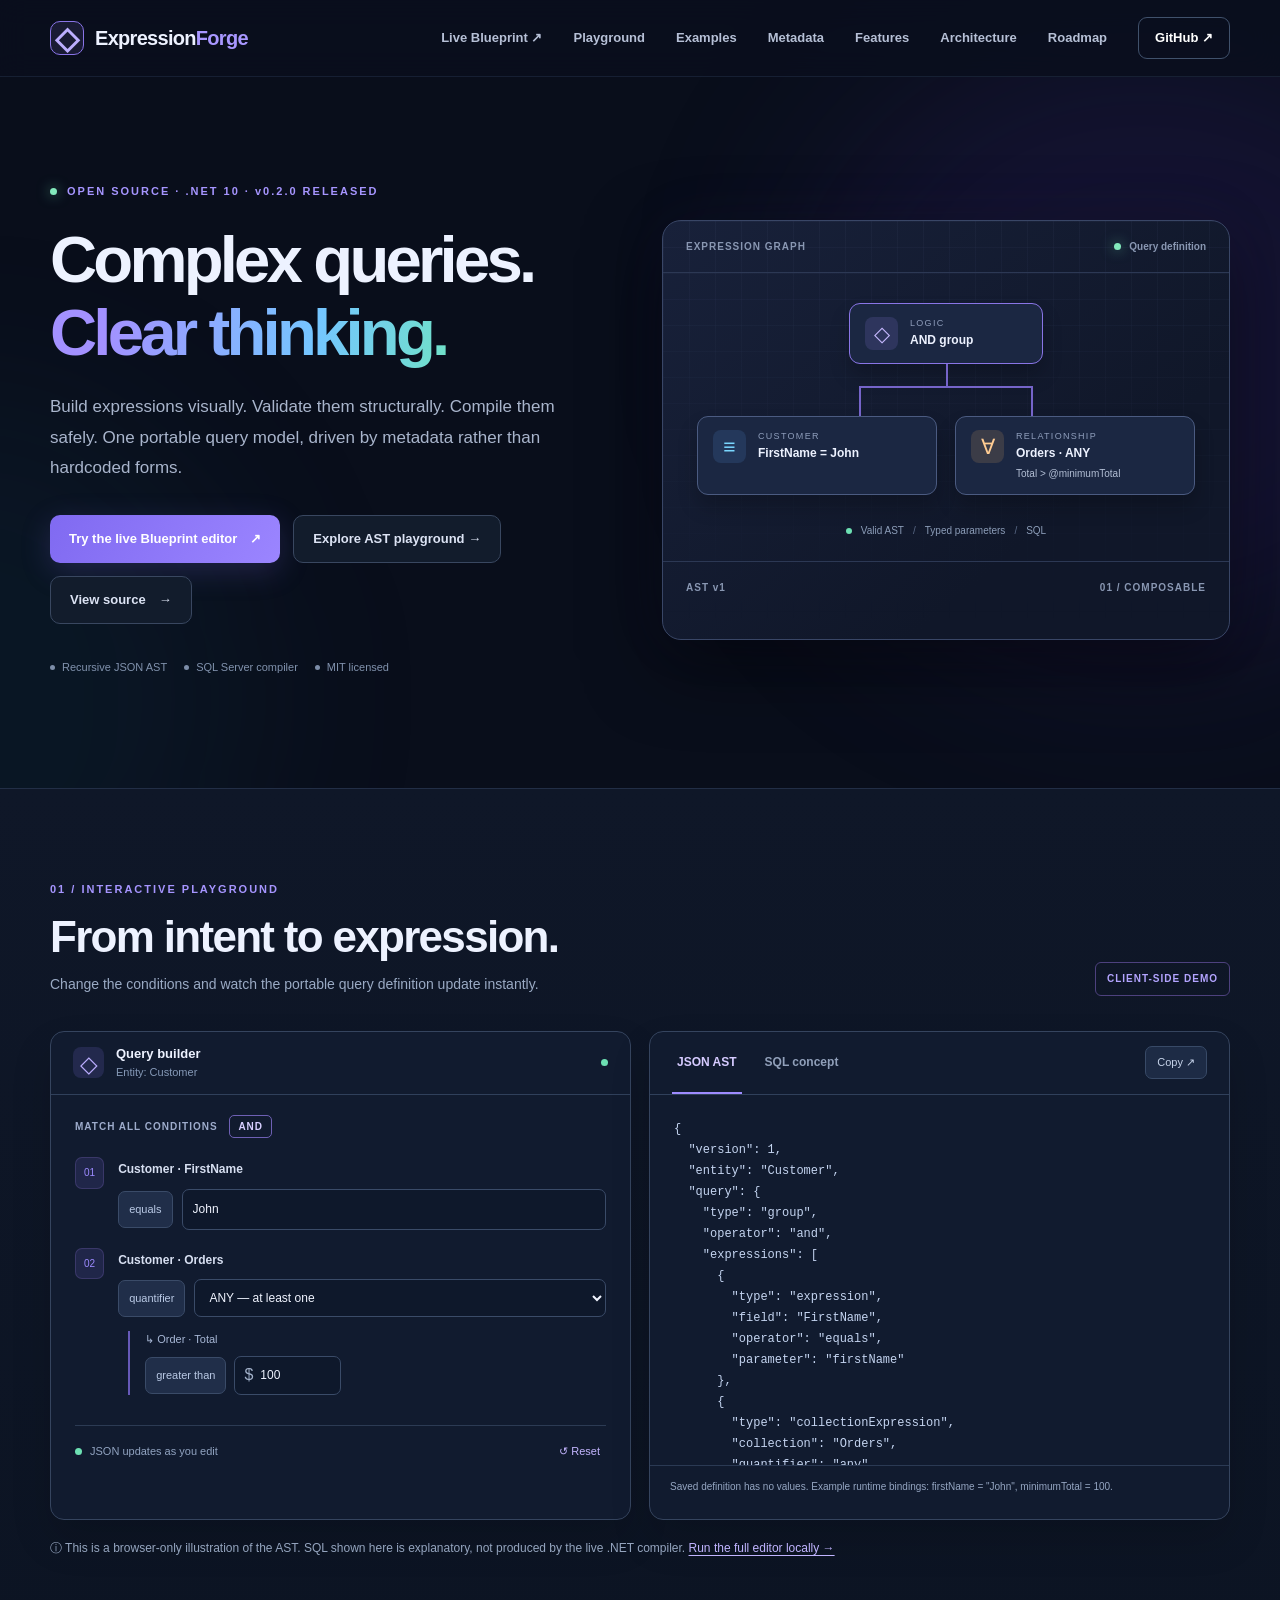
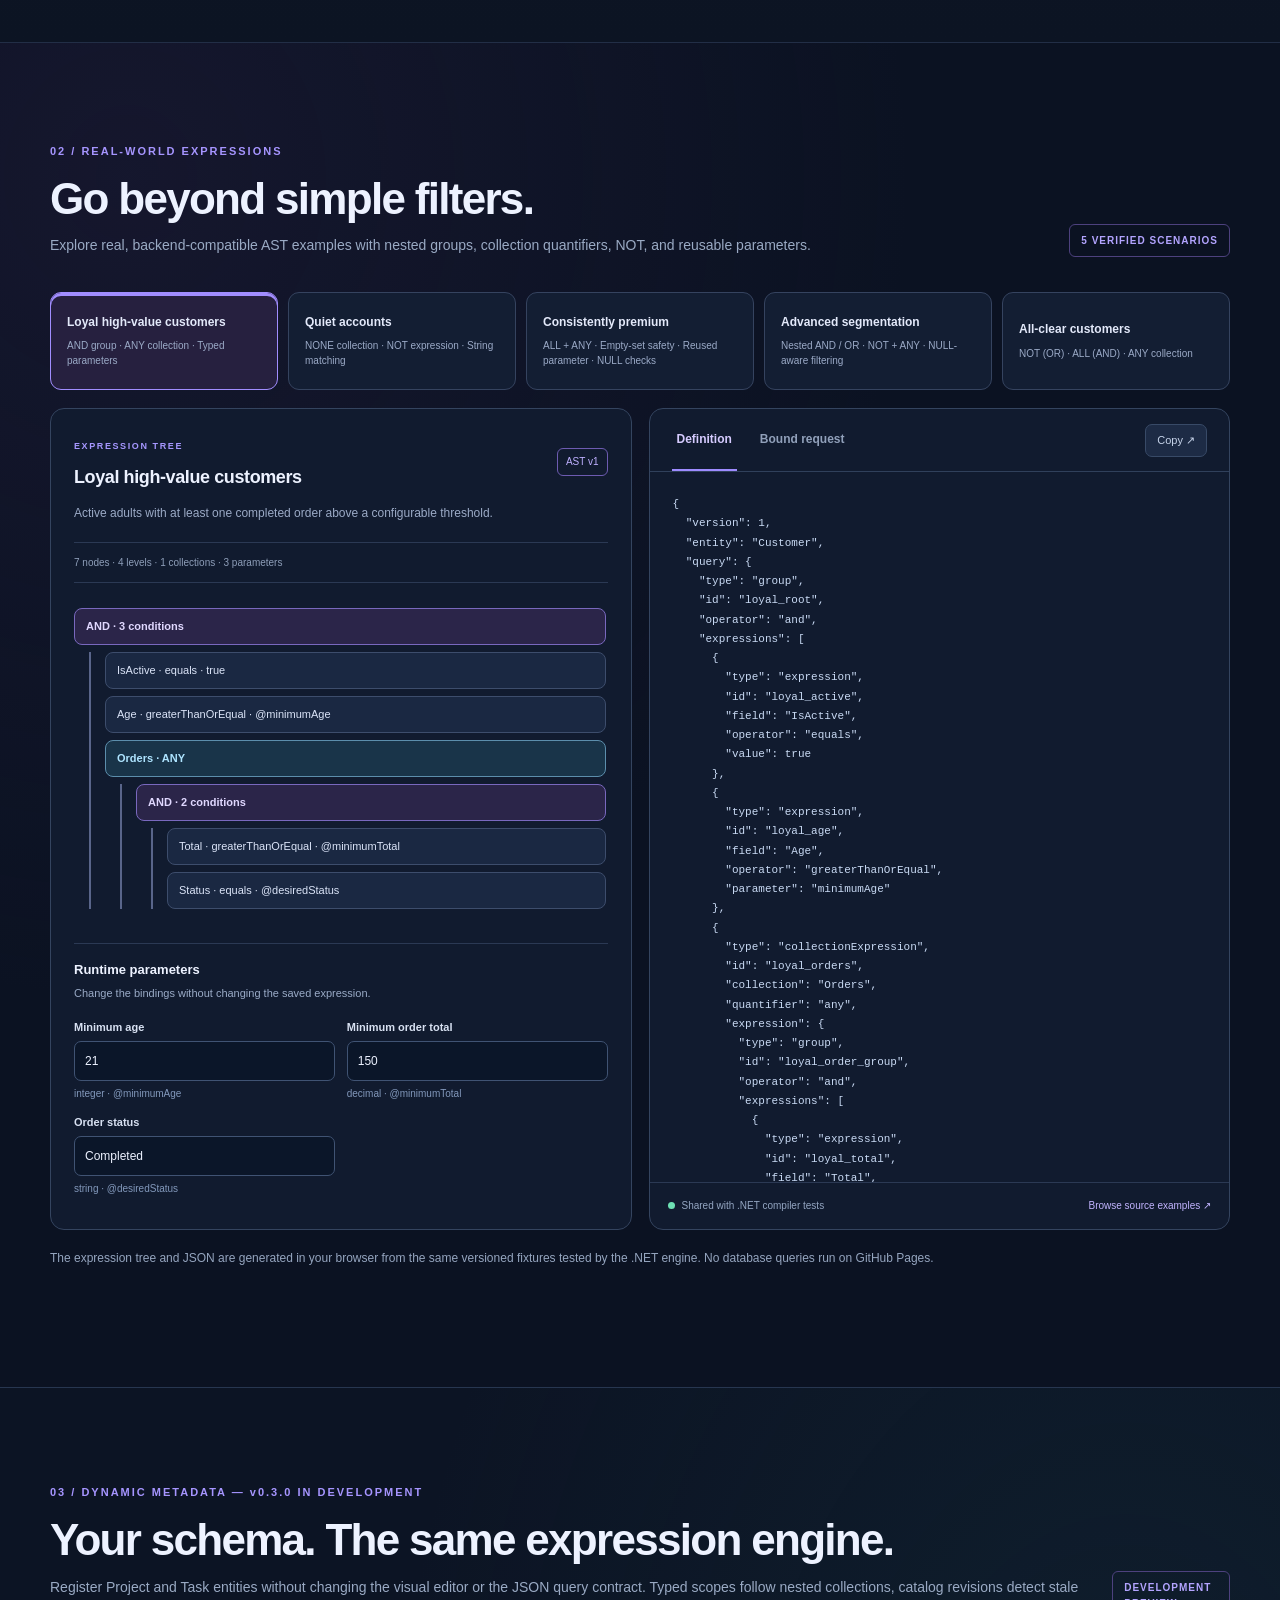
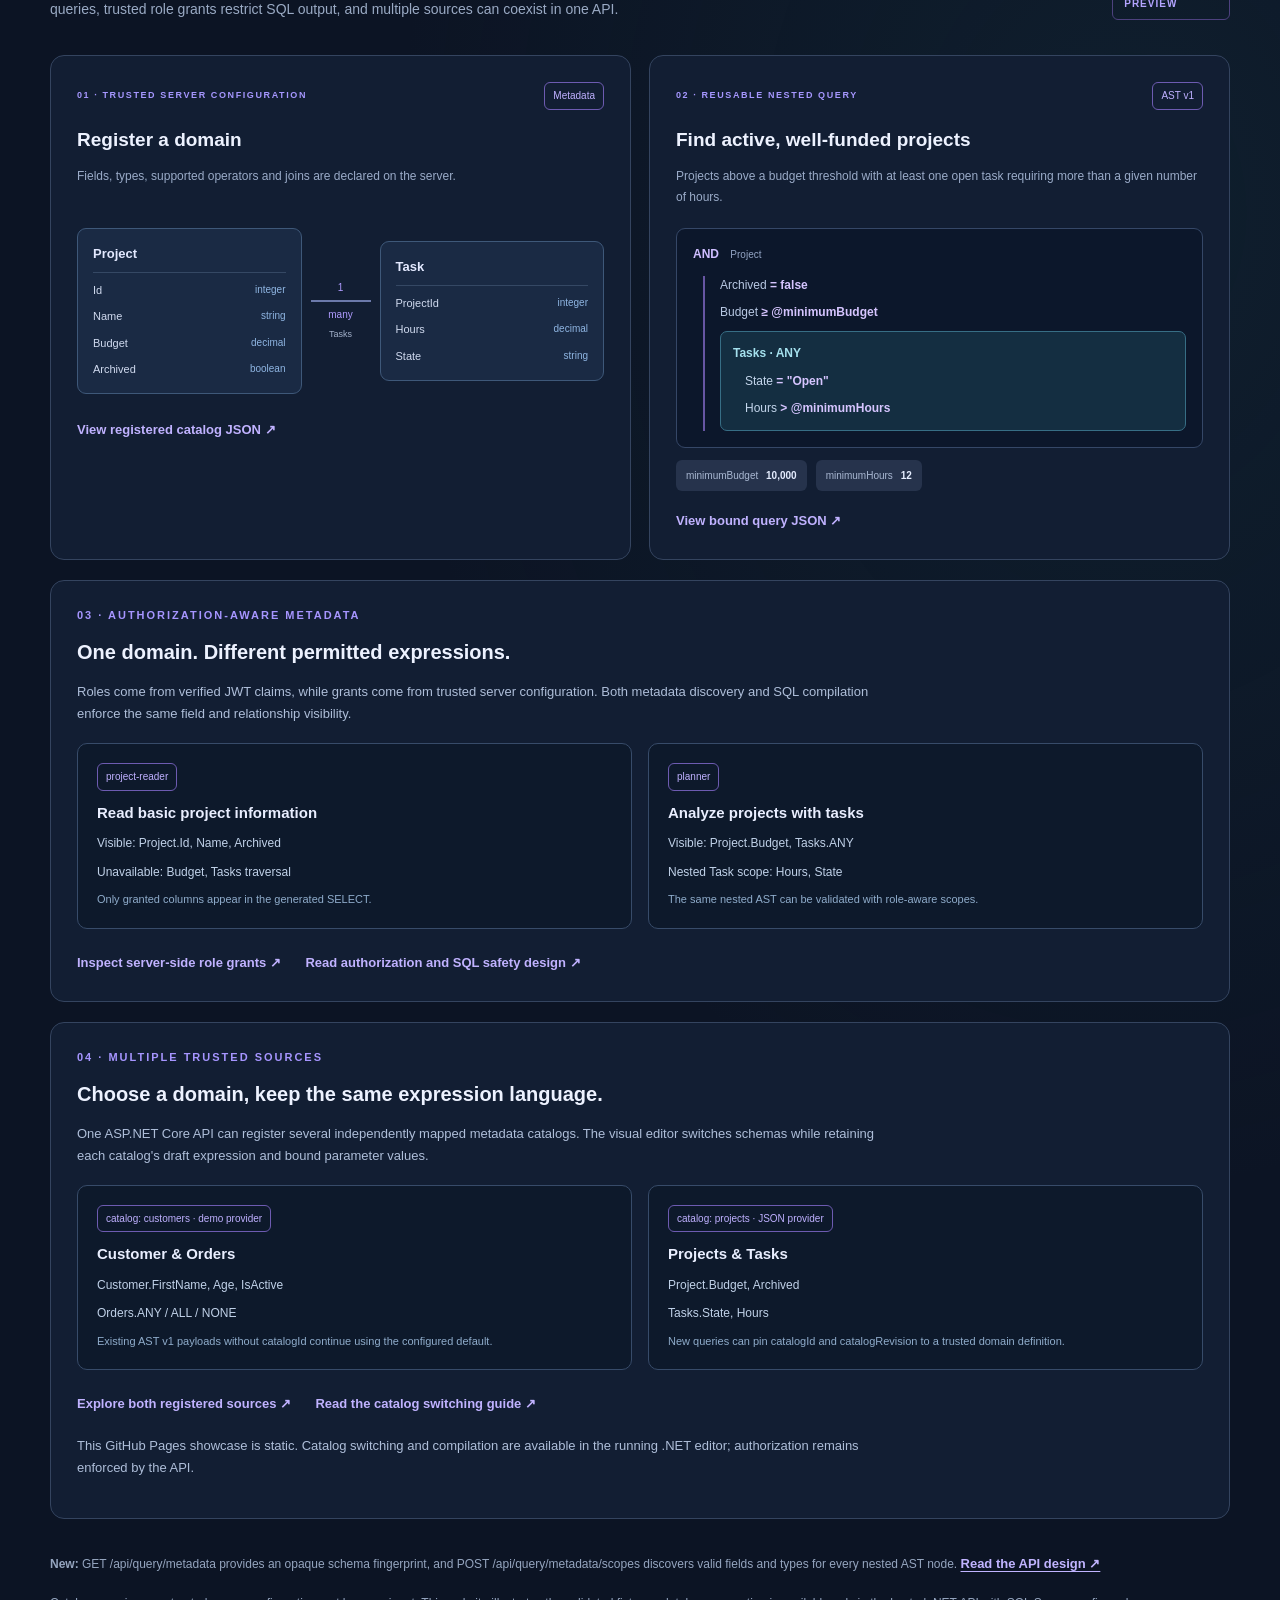
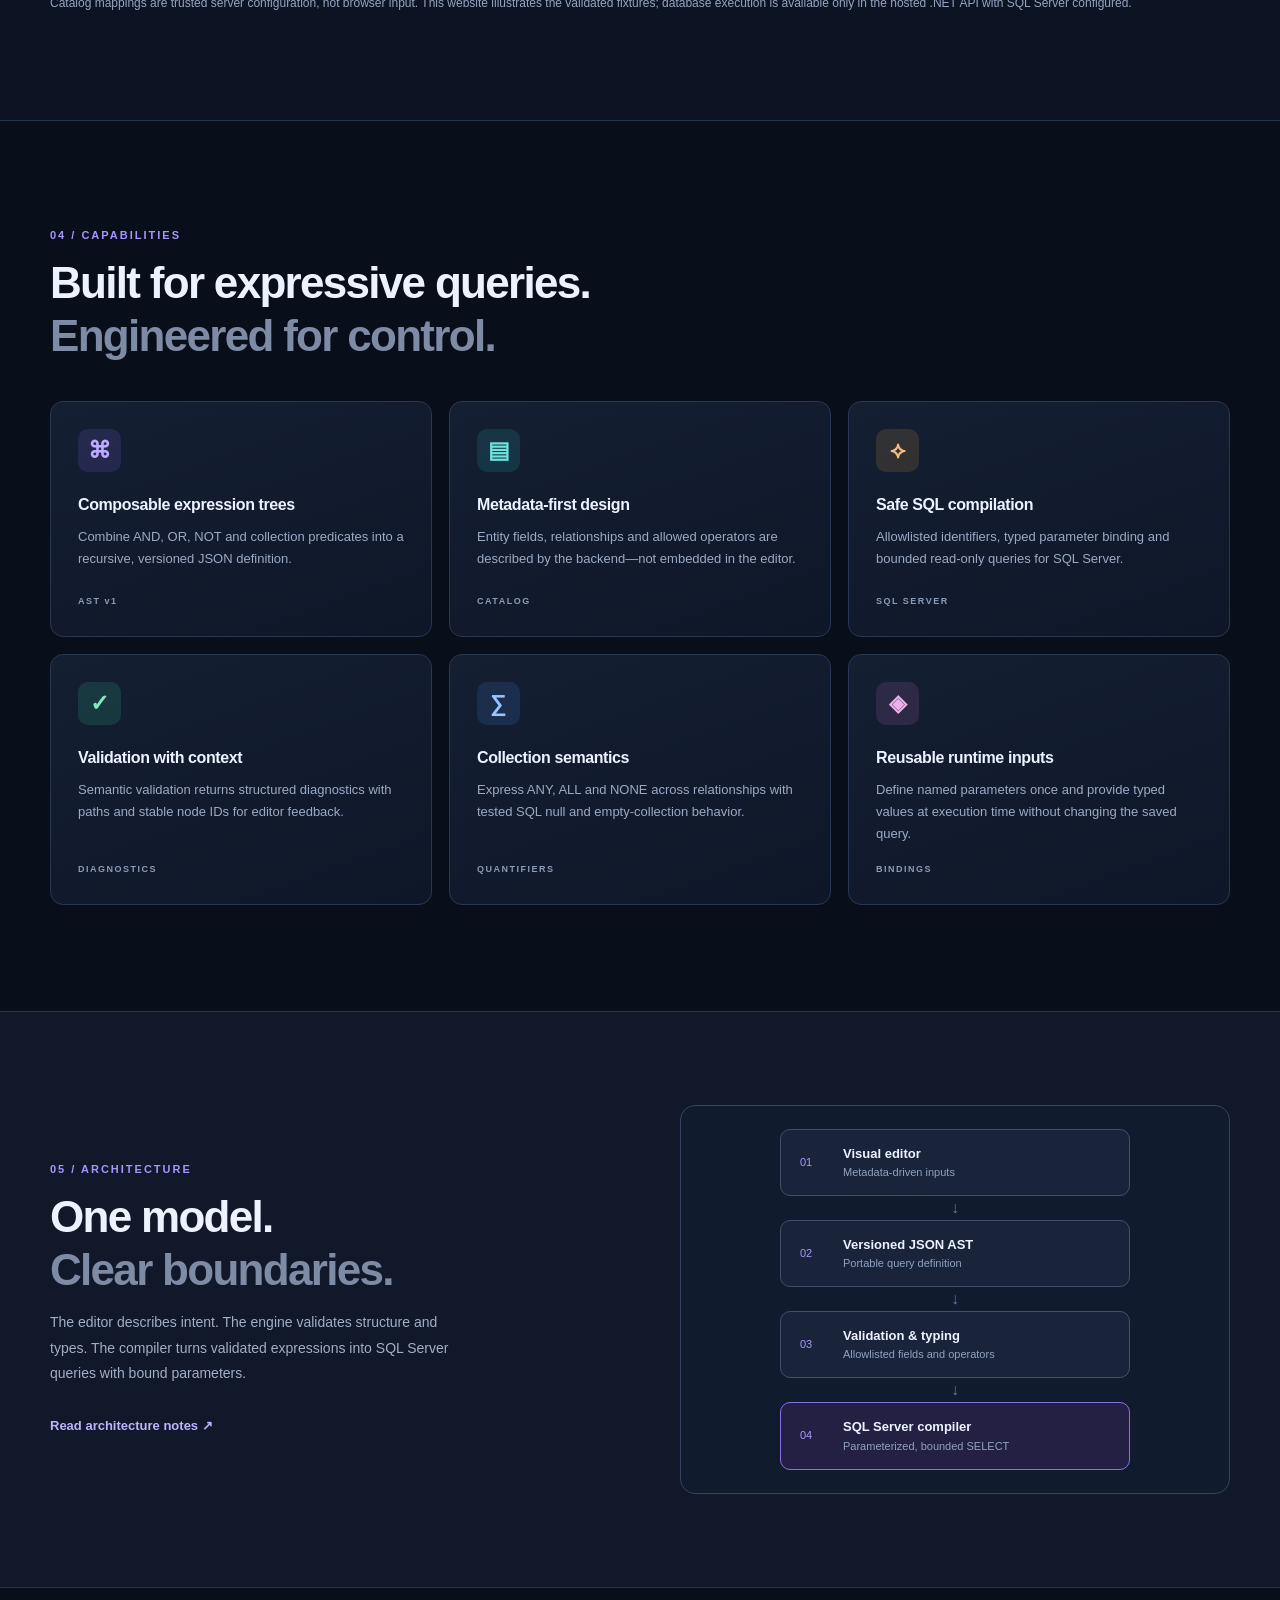
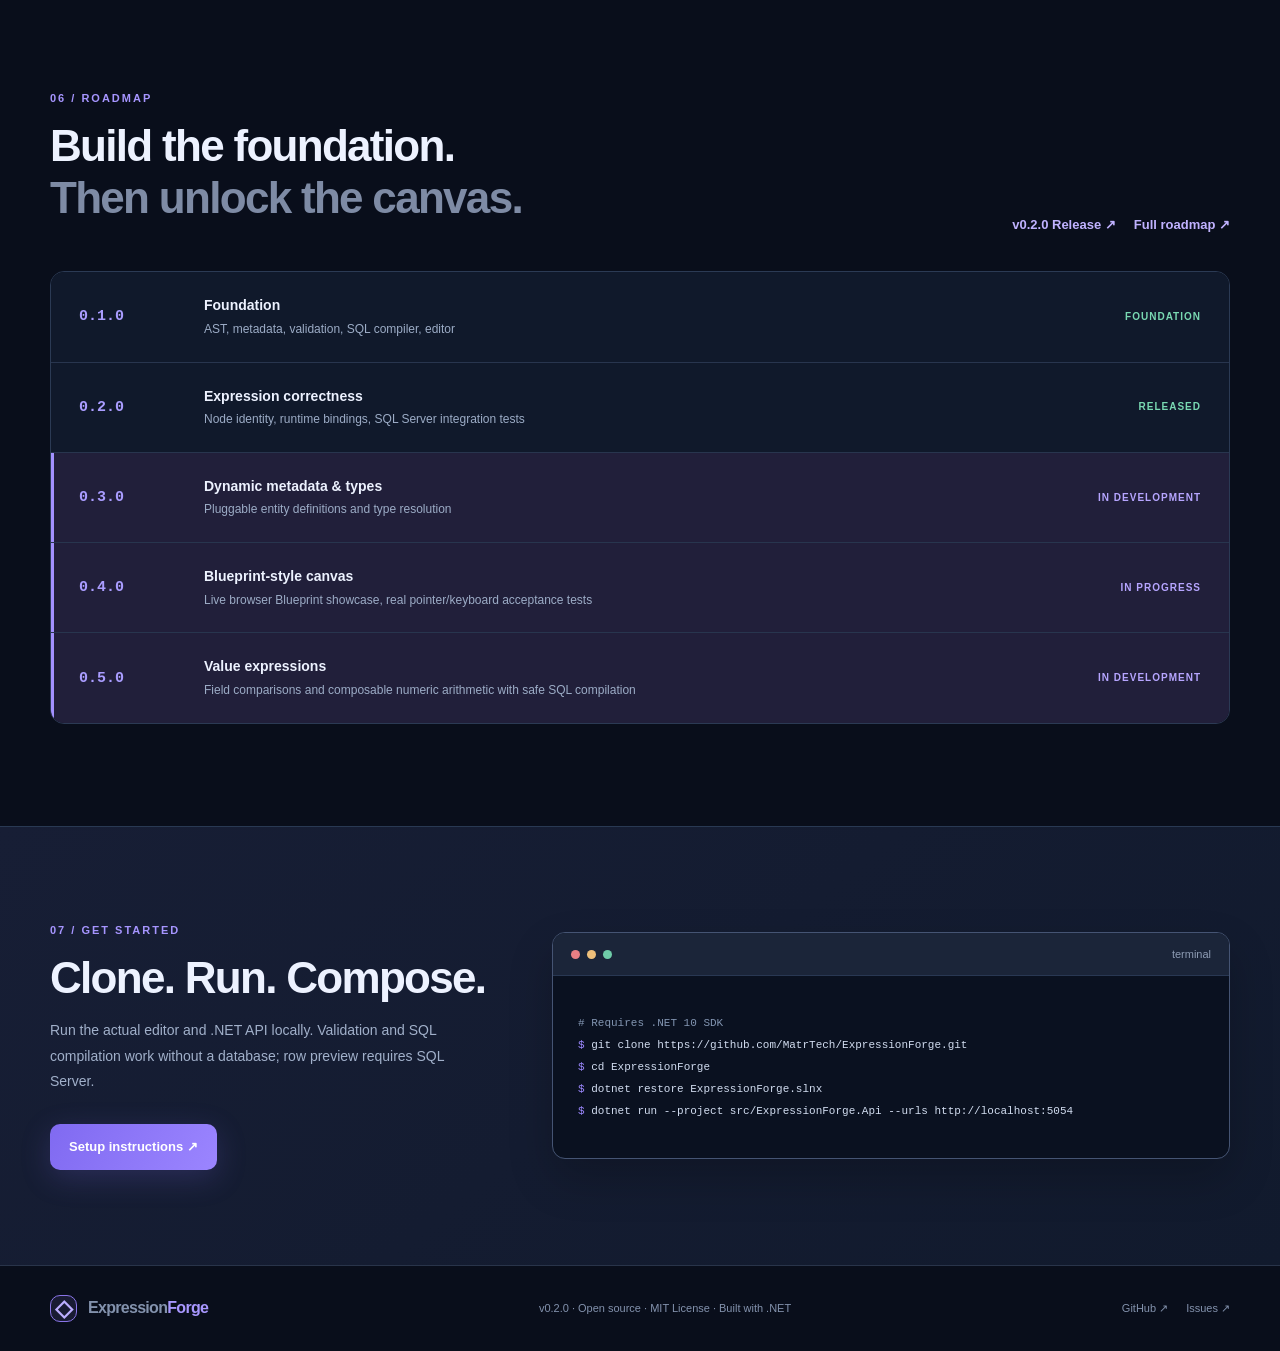
==== commit 1748357c: "docs(site): show new arithmetic feature in roadmap" ====
--- a/site/index.html
+++ b/site/index.html
@@ -245,7 +245,7 @@
     </section>
 
     <section class="roadmap-section shell" id="roadmap"><div class="section-head"><div><div class="section-kicker">06 / ROADMAP</div><h2>Build the foundation.<br><span class="muted-heading">Then unlock the canvas.</span></h2></div><div class="roadmap-links"><a class="inline-link" href="https://github.com/MatrTech/ExpressionForge/releases/tag/v0.2.0">v0.2.0 Release ↗</a><a class="inline-link" href="https://github.com/MatrTech/ExpressionForge/blob/main/docs/ROADMAP.md">Full roadmap ↗</a></div></div>
-      <div class="milestones"><div class="milestone done"><span class="milestone-index">0.1.0</span><div><strong>Foundation</strong><small>AST, metadata, validation, SQL compiler, editor</small></div><span class="milestone-status">FOUNDATION</span></div><div class="milestone done"><span class="milestone-index">0.2.0</span><div><strong>Expression correctness</strong><small>Node identity, runtime bindings, SQL Server integration tests</small></div><span class="milestone-status">RELEASED</span></div><div class="milestone current"><span class="milestone-index">0.3.0</span><div><strong>Dynamic metadata &amp; types</strong><small>Pluggable entity definitions and type resolution</small></div><span class="milestone-status">IN DEVELOPMENT</span></div><div class="milestone current"><span class="milestone-index">0.4.0</span><div><strong>Blueprint-style canvas</strong><small>Live browser Blueprint showcase, real pointer/keyboard acceptance tests</small></div><span class="milestone-status">IN PROGRESS</span></div><div class="milestone current"><span class="milestone-index">0.5.0</span><div><strong>Value expressions</strong><small>Field-to-field comparisons with typed metadata and safe SQL compilation</small></div><span class="milestone-status">IN DEVELOPMENT</span></div></div>
+      <div class="milestones"><div class="milestone done"><span class="milestone-index">0.1.0</span><div><strong>Foundation</strong><small>AST, metadata, validation, SQL compiler, editor</small></div><span class="milestone-status">FOUNDATION</span></div><div class="milestone done"><span class="milestone-index">0.2.0</span><div><strong>Expression correctness</strong><small>Node identity, runtime bindings, SQL Server integration tests</small></div><span class="milestone-status">RELEASED</span></div><div class="milestone current"><span class="milestone-index">0.3.0</span><div><strong>Dynamic metadata &amp; types</strong><small>Pluggable entity definitions and type resolution</small></div><span class="milestone-status">IN DEVELOPMENT</span></div><div class="milestone current"><span class="milestone-index">0.4.0</span><div><strong>Blueprint-style canvas</strong><small>Live browser Blueprint showcase, real pointer/keyboard acceptance tests</small></div><span class="milestone-status">IN PROGRESS</span></div><div class="milestone current"><span class="milestone-index">0.5.0</span><div><strong>Value expressions</strong><small>Field comparisons and composable numeric arithmetic with safe SQL compilation</small></div><span class="milestone-status">IN DEVELOPMENT</span></div></div>
     </section>
 
     <section class="get-started-section" id="get-started"><div class="shell start-grid"><div><div class="section-kicker">07 / GET STARTED</div><h2>Clone. Run. Compose.</h2><p>Run the actual editor and .NET API locally. Validation and SQL compilation work without a database; row preview requires SQL Server.</p><a class="button primary" href="https://github.com/MatrTech/ExpressionForge#try-it">Setup instructions ↗</a></div><div class="terminal"><div class="terminal-bar"><span class="terminal-lights"><i></i><i></i><i></i></span><span>terminal</span></div><pre><span class="terminal-comment"># Requires .NET 10 SDK</span>
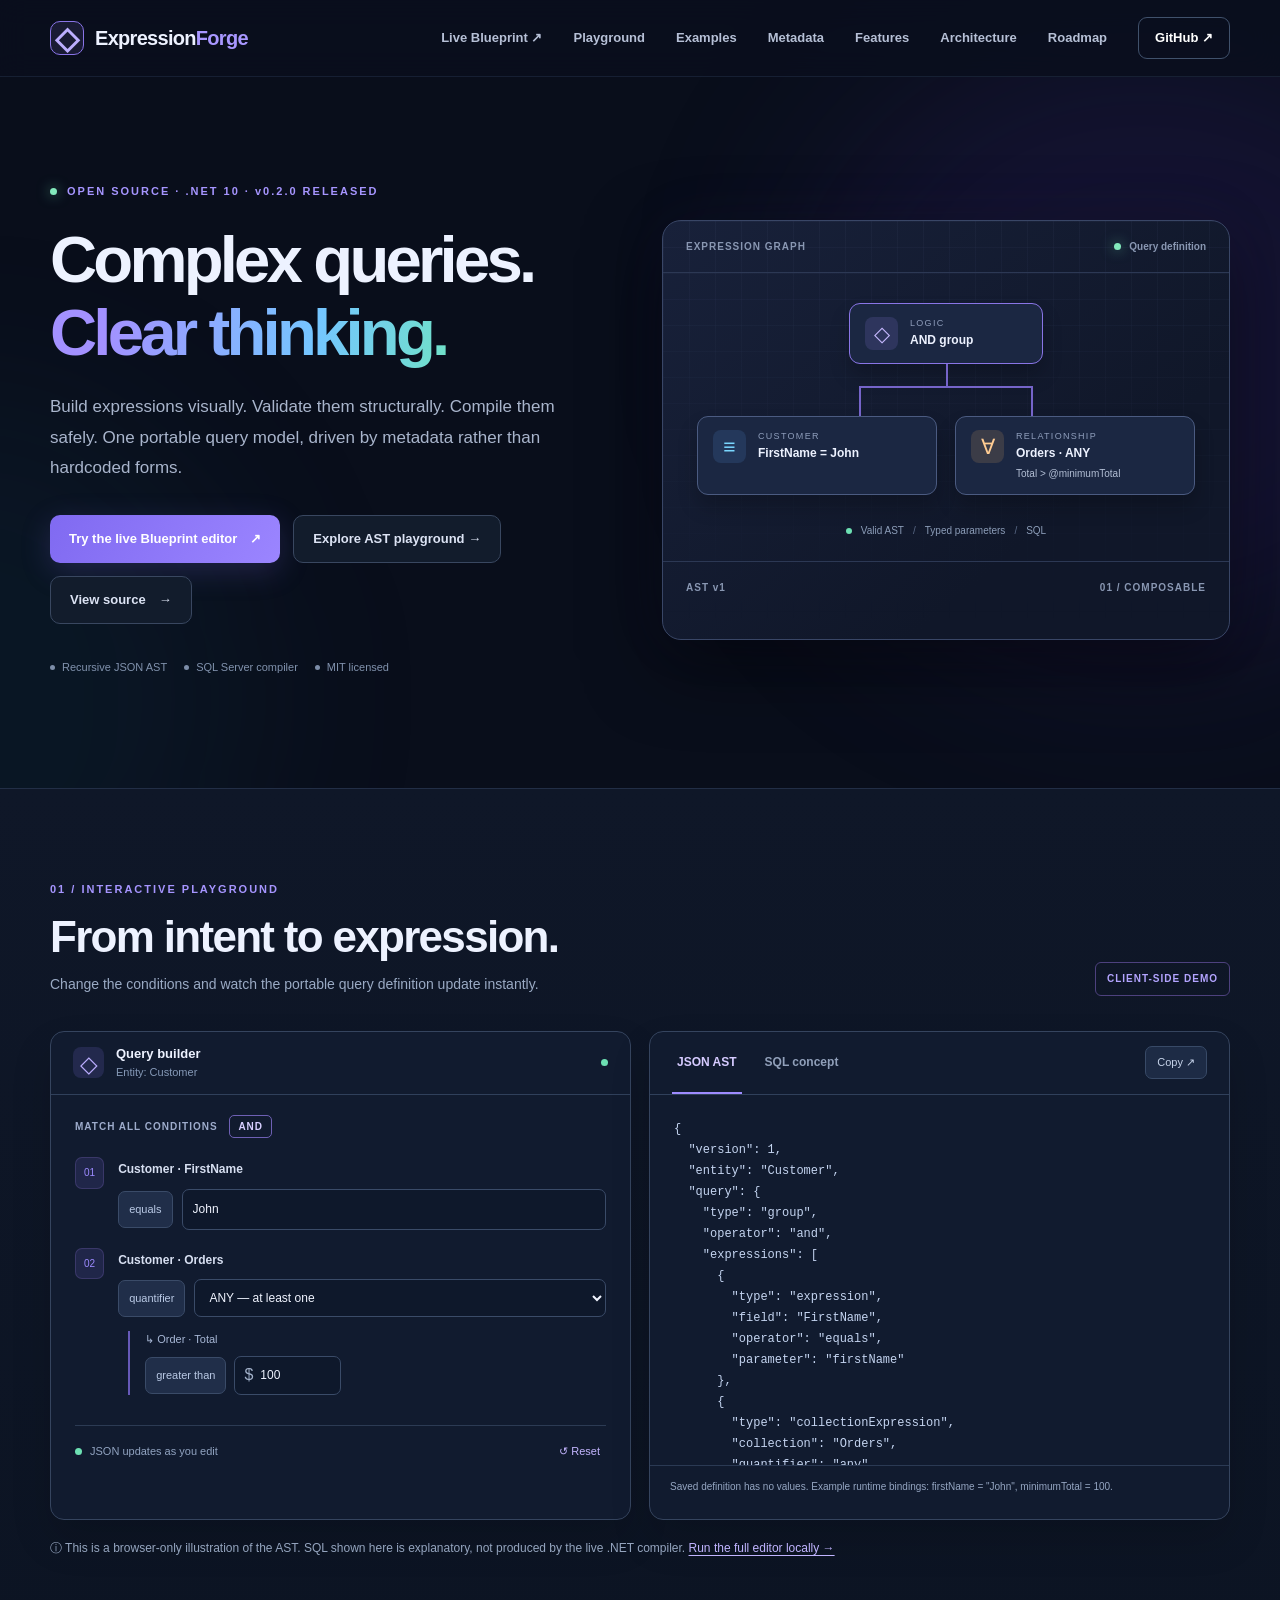
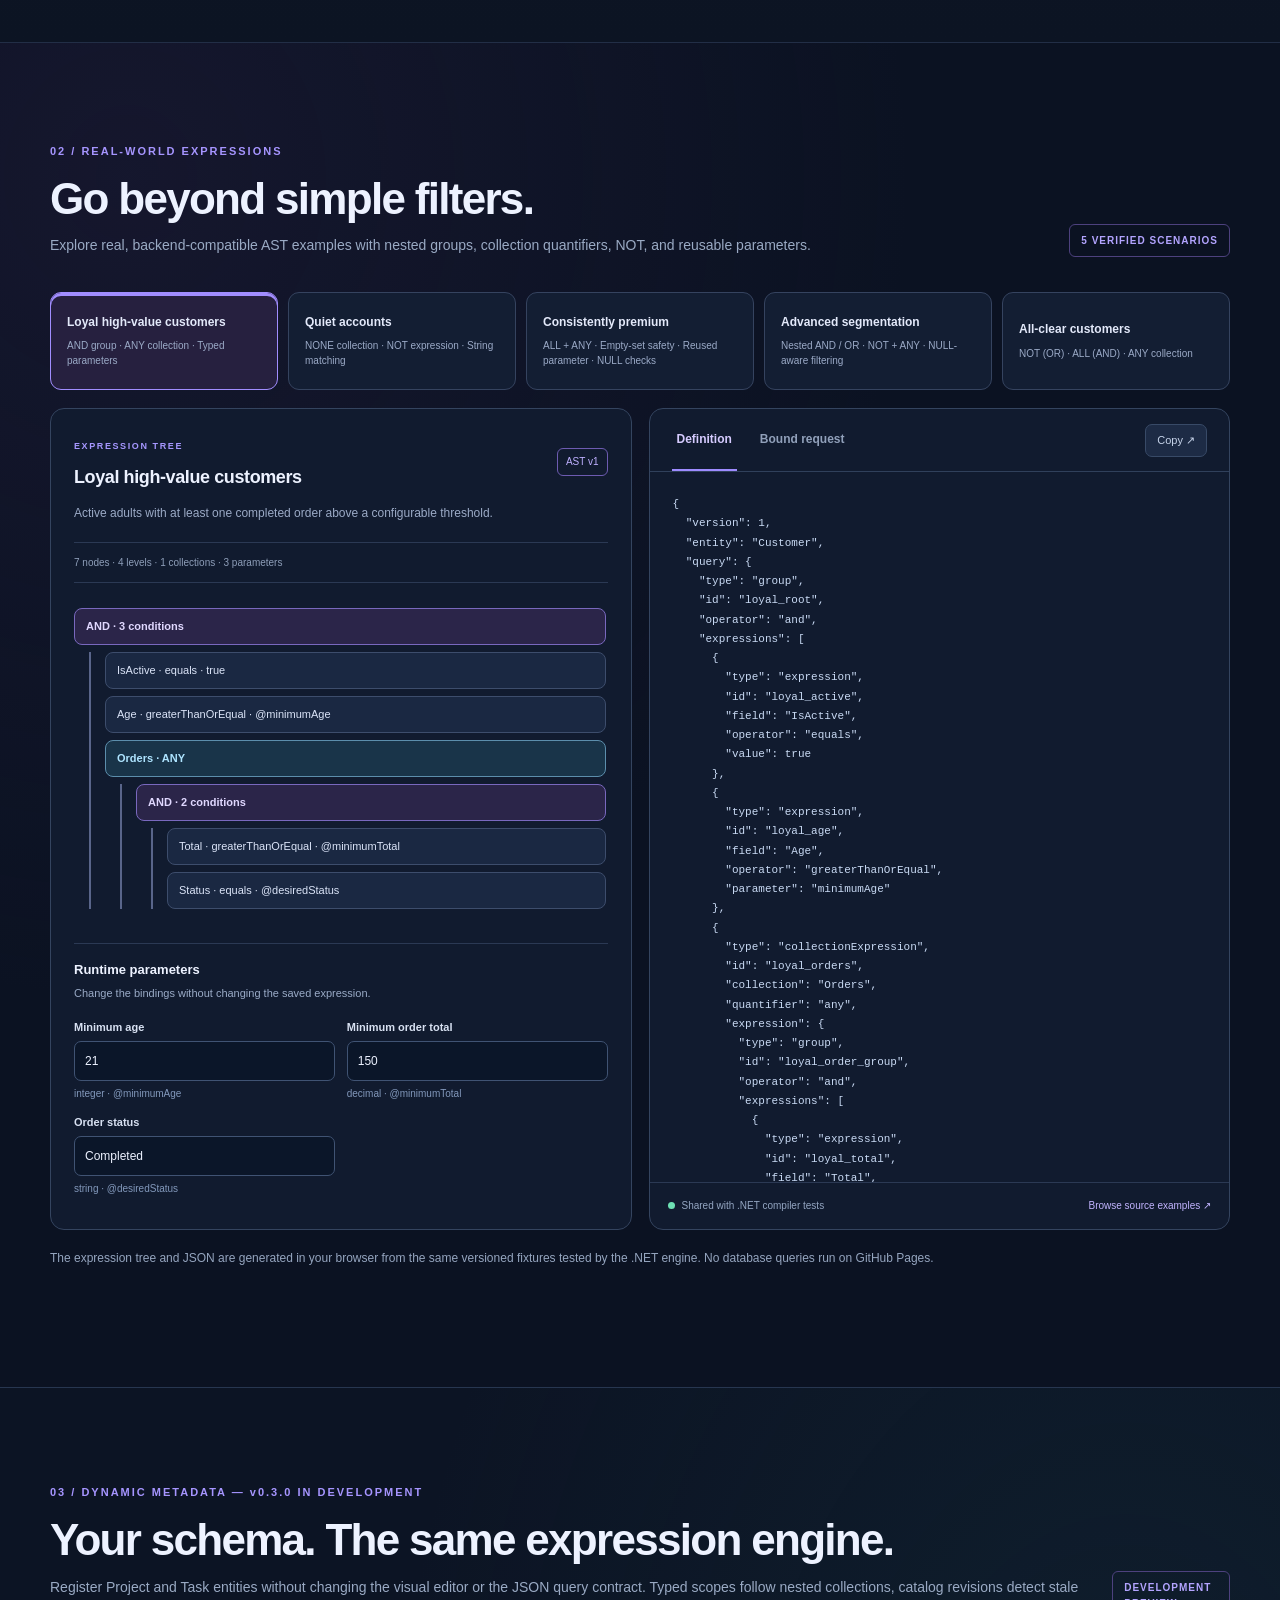
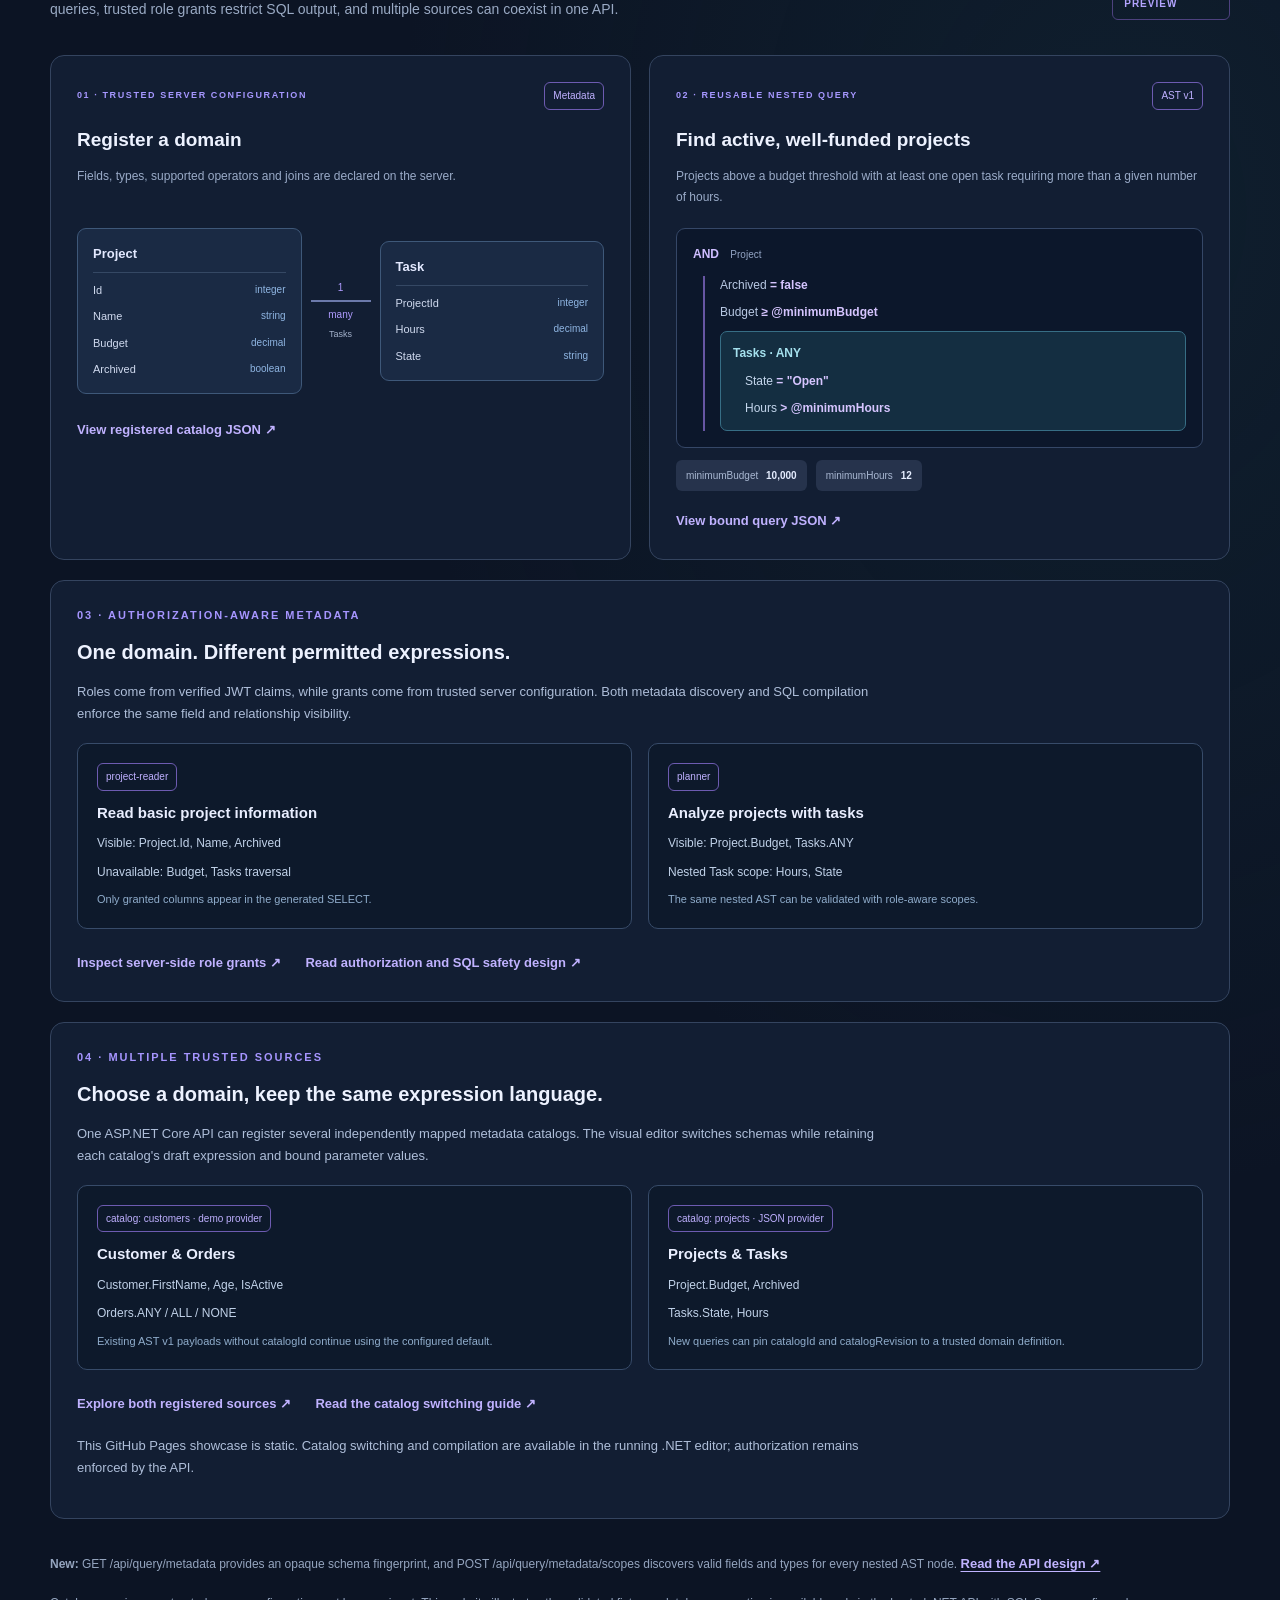
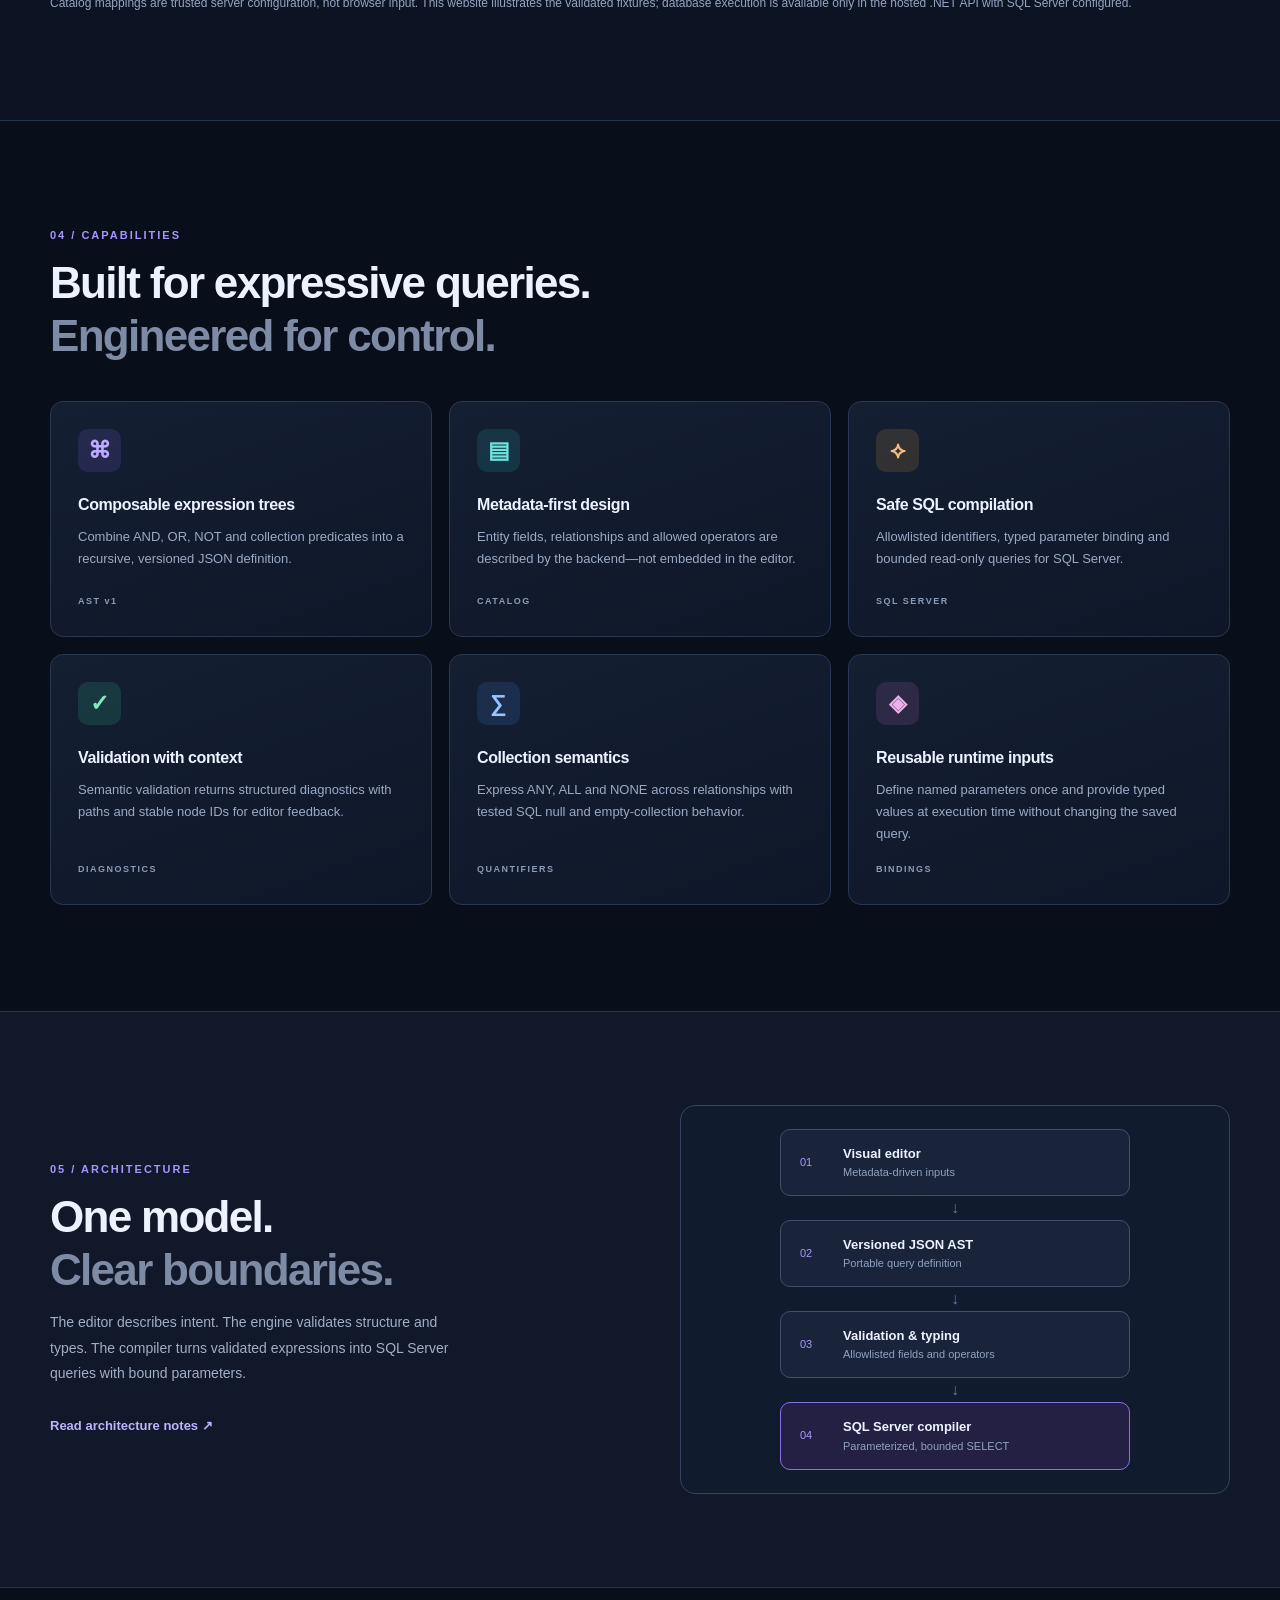
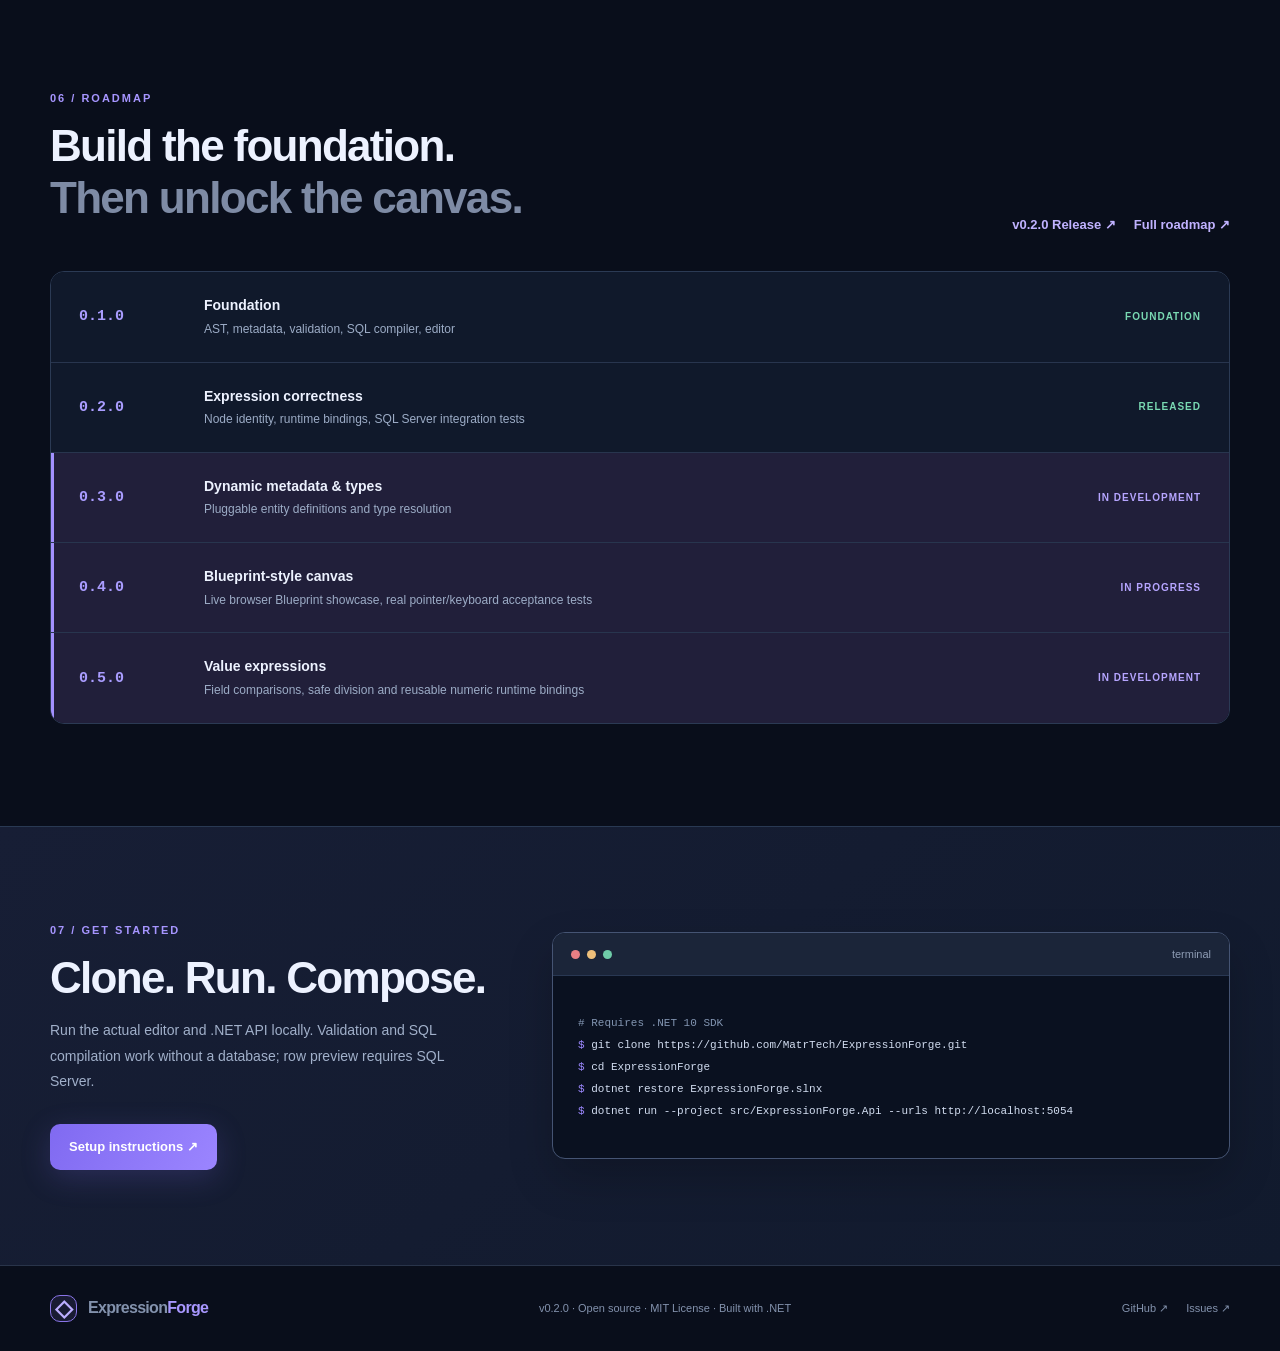
==== commit 8f41aa97: "docs(site): highlight division and numeric parameters roadmap" ====
--- a/site/index.html
+++ b/site/index.html
@@ -245,7 +245,7 @@
     </section>
 
     <section class="roadmap-section shell" id="roadmap"><div class="section-head"><div><div class="section-kicker">06 / ROADMAP</div><h2>Build the foundation.<br><span class="muted-heading">Then unlock the canvas.</span></h2></div><div class="roadmap-links"><a class="inline-link" href="https://github.com/MatrTech/ExpressionForge/releases/tag/v0.2.0">v0.2.0 Release ↗</a><a class="inline-link" href="https://github.com/MatrTech/ExpressionForge/blob/main/docs/ROADMAP.md">Full roadmap ↗</a></div></div>
-      <div class="milestones"><div class="milestone done"><span class="milestone-index">0.1.0</span><div><strong>Foundation</strong><small>AST, metadata, validation, SQL compiler, editor</small></div><span class="milestone-status">FOUNDATION</span></div><div class="milestone done"><span class="milestone-index">0.2.0</span><div><strong>Expression correctness</strong><small>Node identity, runtime bindings, SQL Server integration tests</small></div><span class="milestone-status">RELEASED</span></div><div class="milestone current"><span class="milestone-index">0.3.0</span><div><strong>Dynamic metadata &amp; types</strong><small>Pluggable entity definitions and type resolution</small></div><span class="milestone-status">IN DEVELOPMENT</span></div><div class="milestone current"><span class="milestone-index">0.4.0</span><div><strong>Blueprint-style canvas</strong><small>Live browser Blueprint showcase, real pointer/keyboard acceptance tests</small></div><span class="milestone-status">IN PROGRESS</span></div><div class="milestone current"><span class="milestone-index">0.5.0</span><div><strong>Value expressions</strong><small>Field comparisons and composable numeric arithmetic with safe SQL compilation</small></div><span class="milestone-status">IN DEVELOPMENT</span></div></div>
+      <div class="milestones"><div class="milestone done"><span class="milestone-index">0.1.0</span><div><strong>Foundation</strong><small>AST, metadata, validation, SQL compiler, editor</small></div><span class="milestone-status">FOUNDATION</span></div><div class="milestone done"><span class="milestone-index">0.2.0</span><div><strong>Expression correctness</strong><small>Node identity, runtime bindings, SQL Server integration tests</small></div><span class="milestone-status">RELEASED</span></div><div class="milestone current"><span class="milestone-index">0.3.0</span><div><strong>Dynamic metadata &amp; types</strong><small>Pluggable entity definitions and type resolution</small></div><span class="milestone-status">IN DEVELOPMENT</span></div><div class="milestone current"><span class="milestone-index">0.4.0</span><div><strong>Blueprint-style canvas</strong><small>Live browser Blueprint showcase, real pointer/keyboard acceptance tests</small></div><span class="milestone-status">IN PROGRESS</span></div><div class="milestone current"><span class="milestone-index">0.5.0</span><div><strong>Value expressions</strong><small>Field comparisons, safe division and reusable numeric runtime bindings</small></div><span class="milestone-status">IN DEVELOPMENT</span></div></div>
     </section>
 
     <section class="get-started-section" id="get-started"><div class="shell start-grid"><div><div class="section-kicker">07 / GET STARTED</div><h2>Clone. Run. Compose.</h2><p>Run the actual editor and .NET API locally. Validation and SQL compilation work without a database; row preview requires SQL Server.</p><a class="button primary" href="https://github.com/MatrTech/ExpressionForge#try-it">Setup instructions ↗</a></div><div class="terminal"><div class="terminal-bar"><span class="terminal-lights"><i></i><i></i><i></i></span><span>terminal</span></div><pre><span class="terminal-comment"># Requires .NET 10 SDK</span>
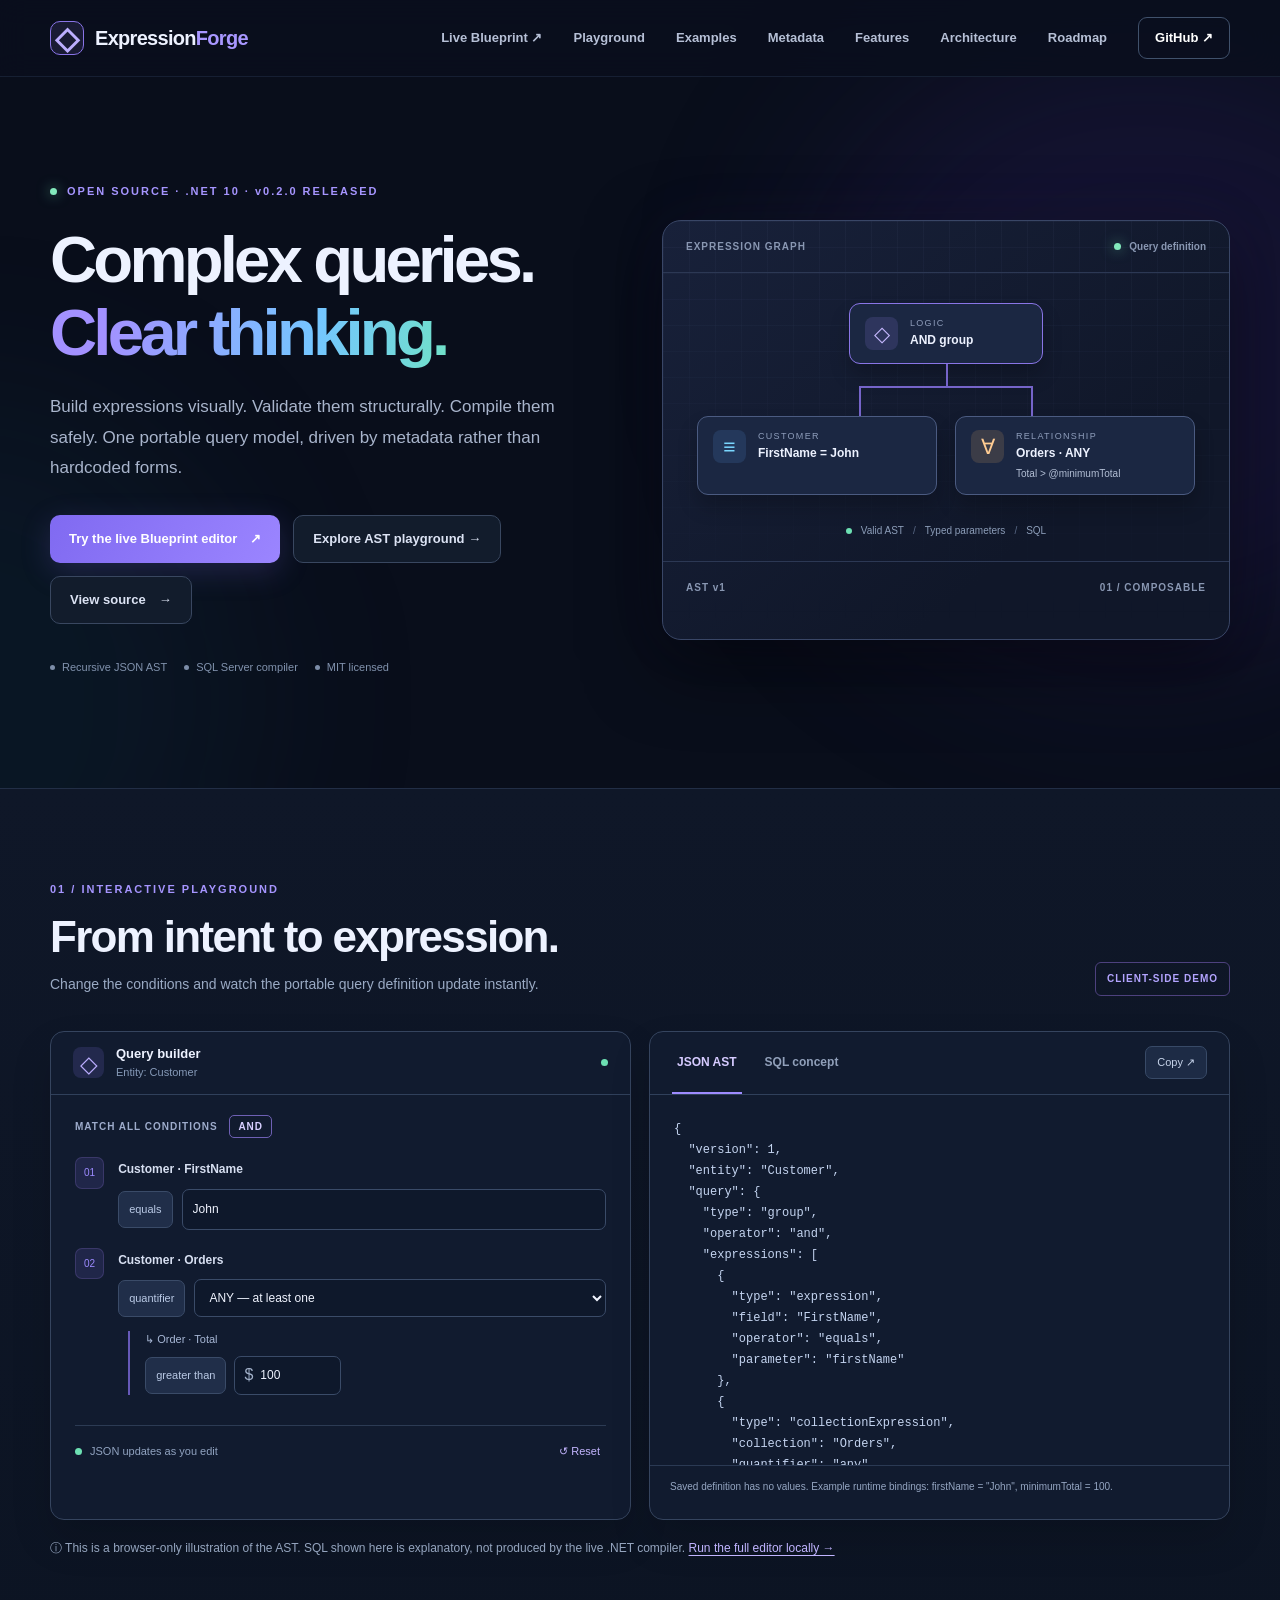
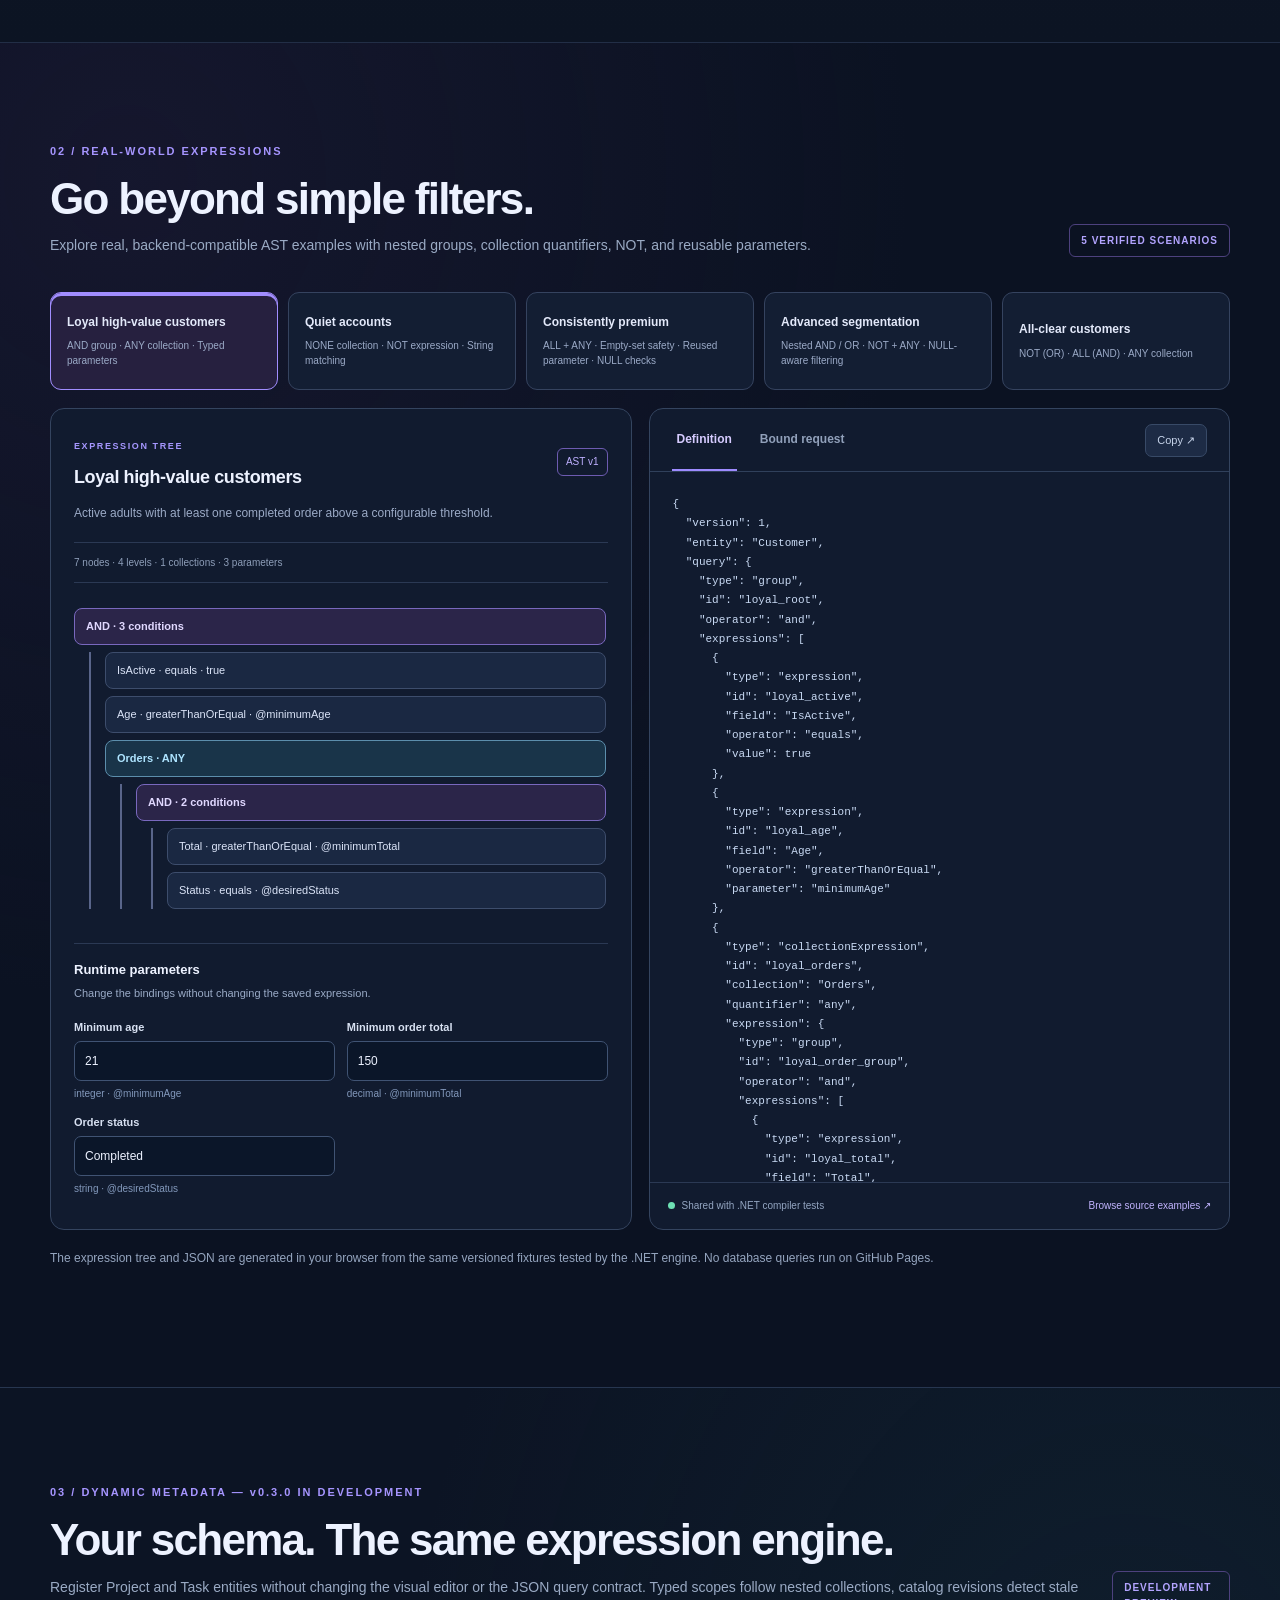
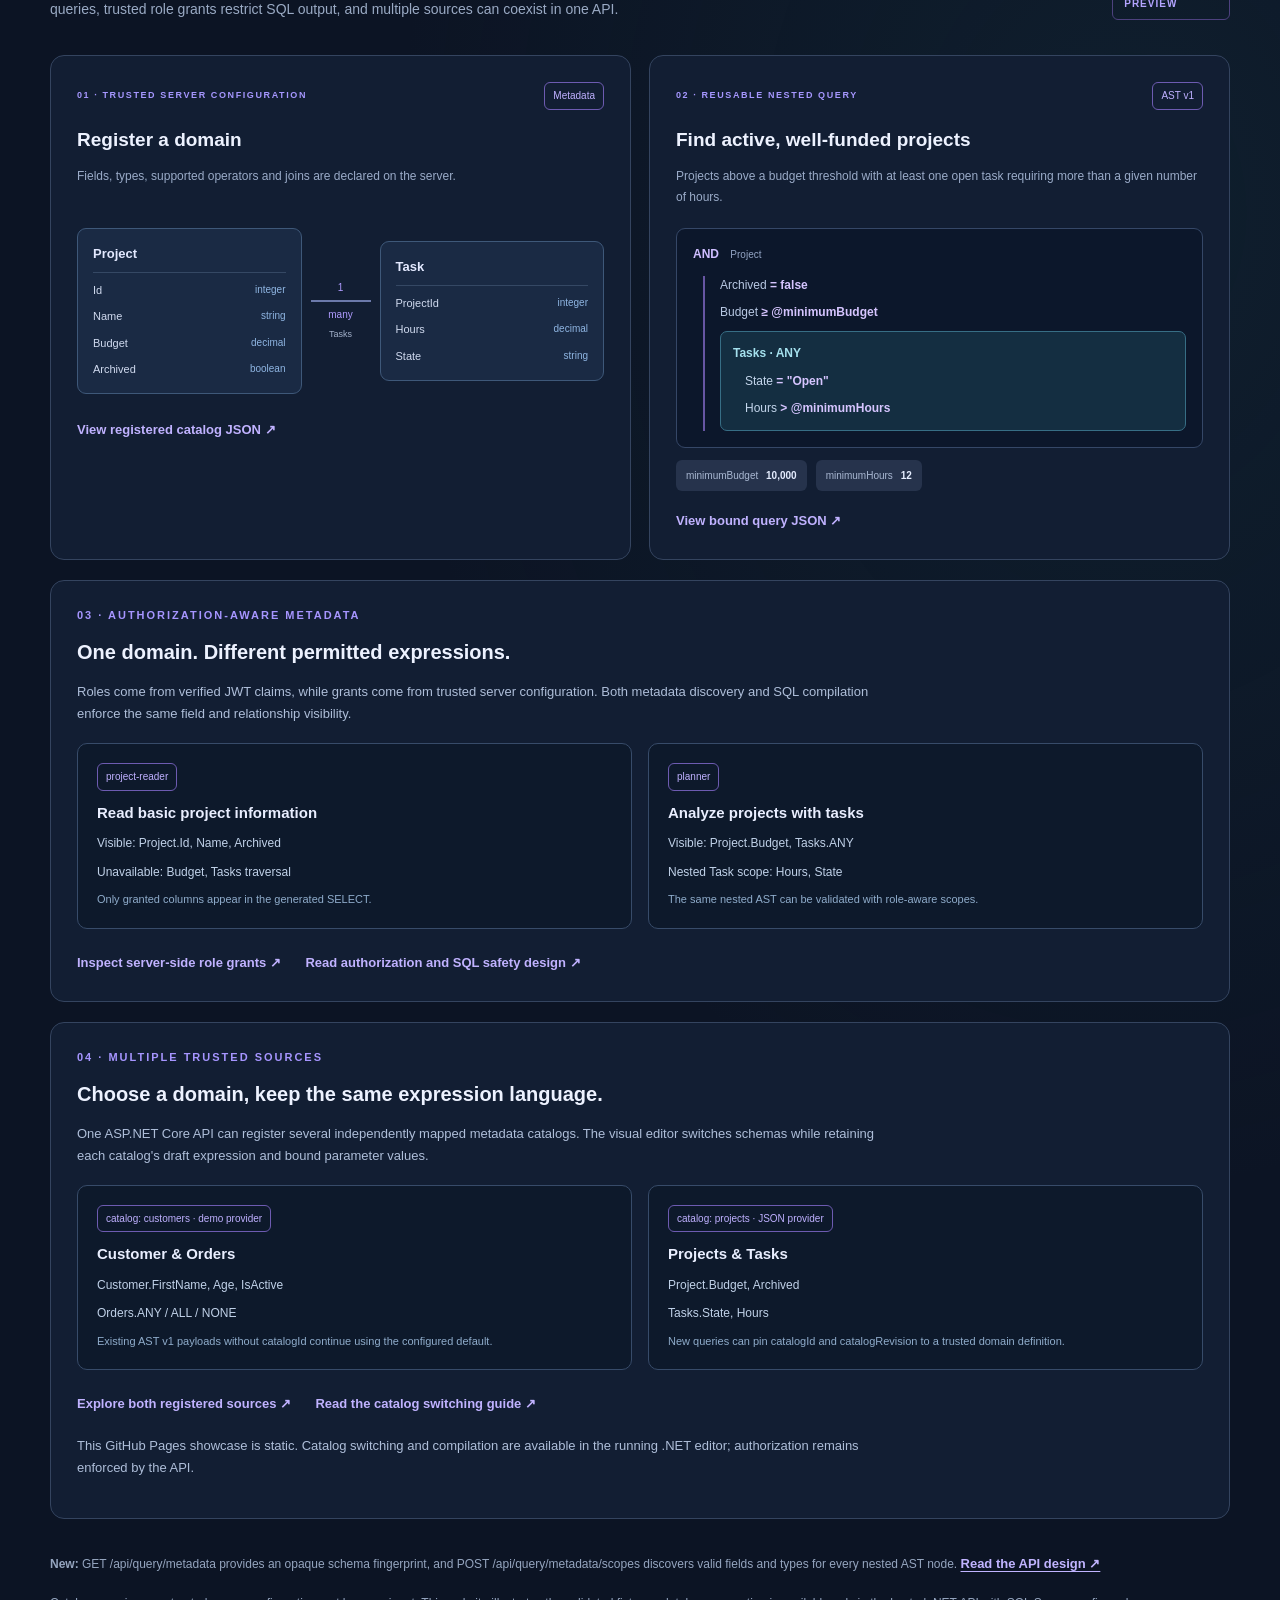
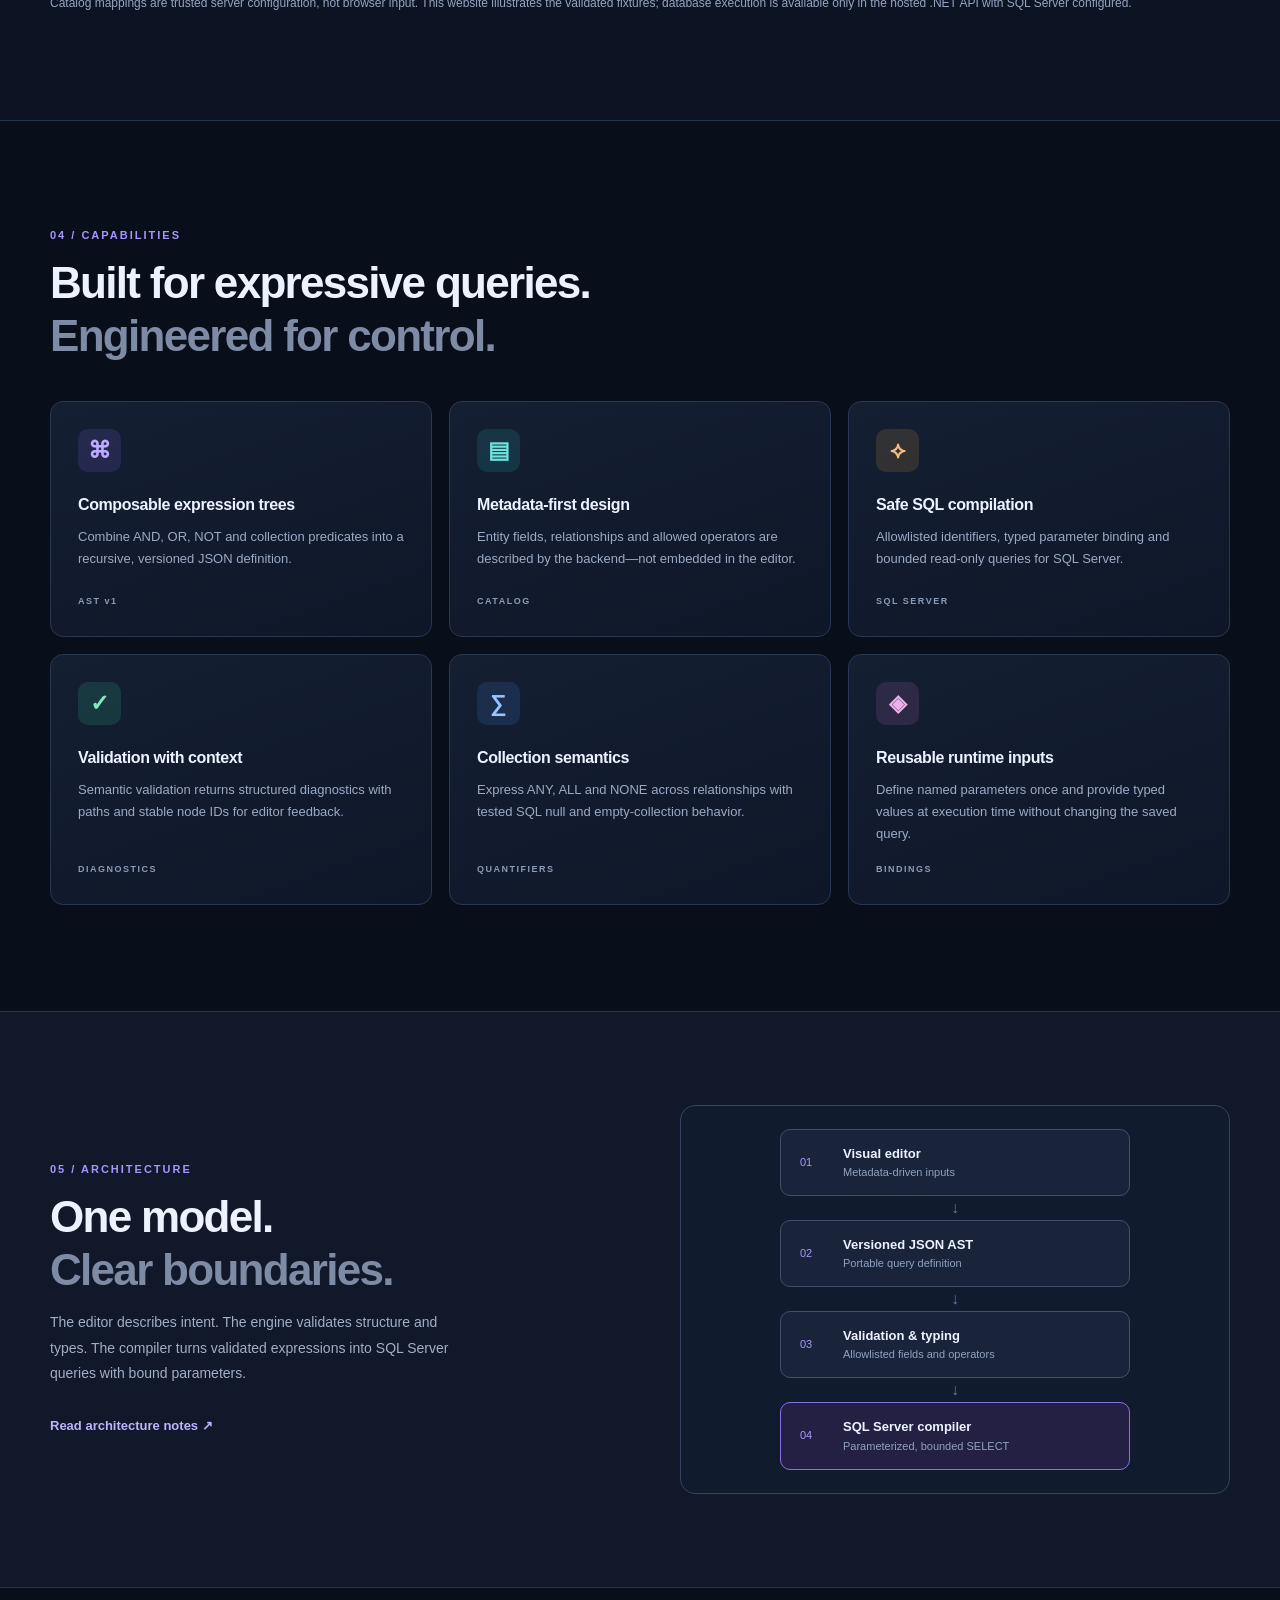
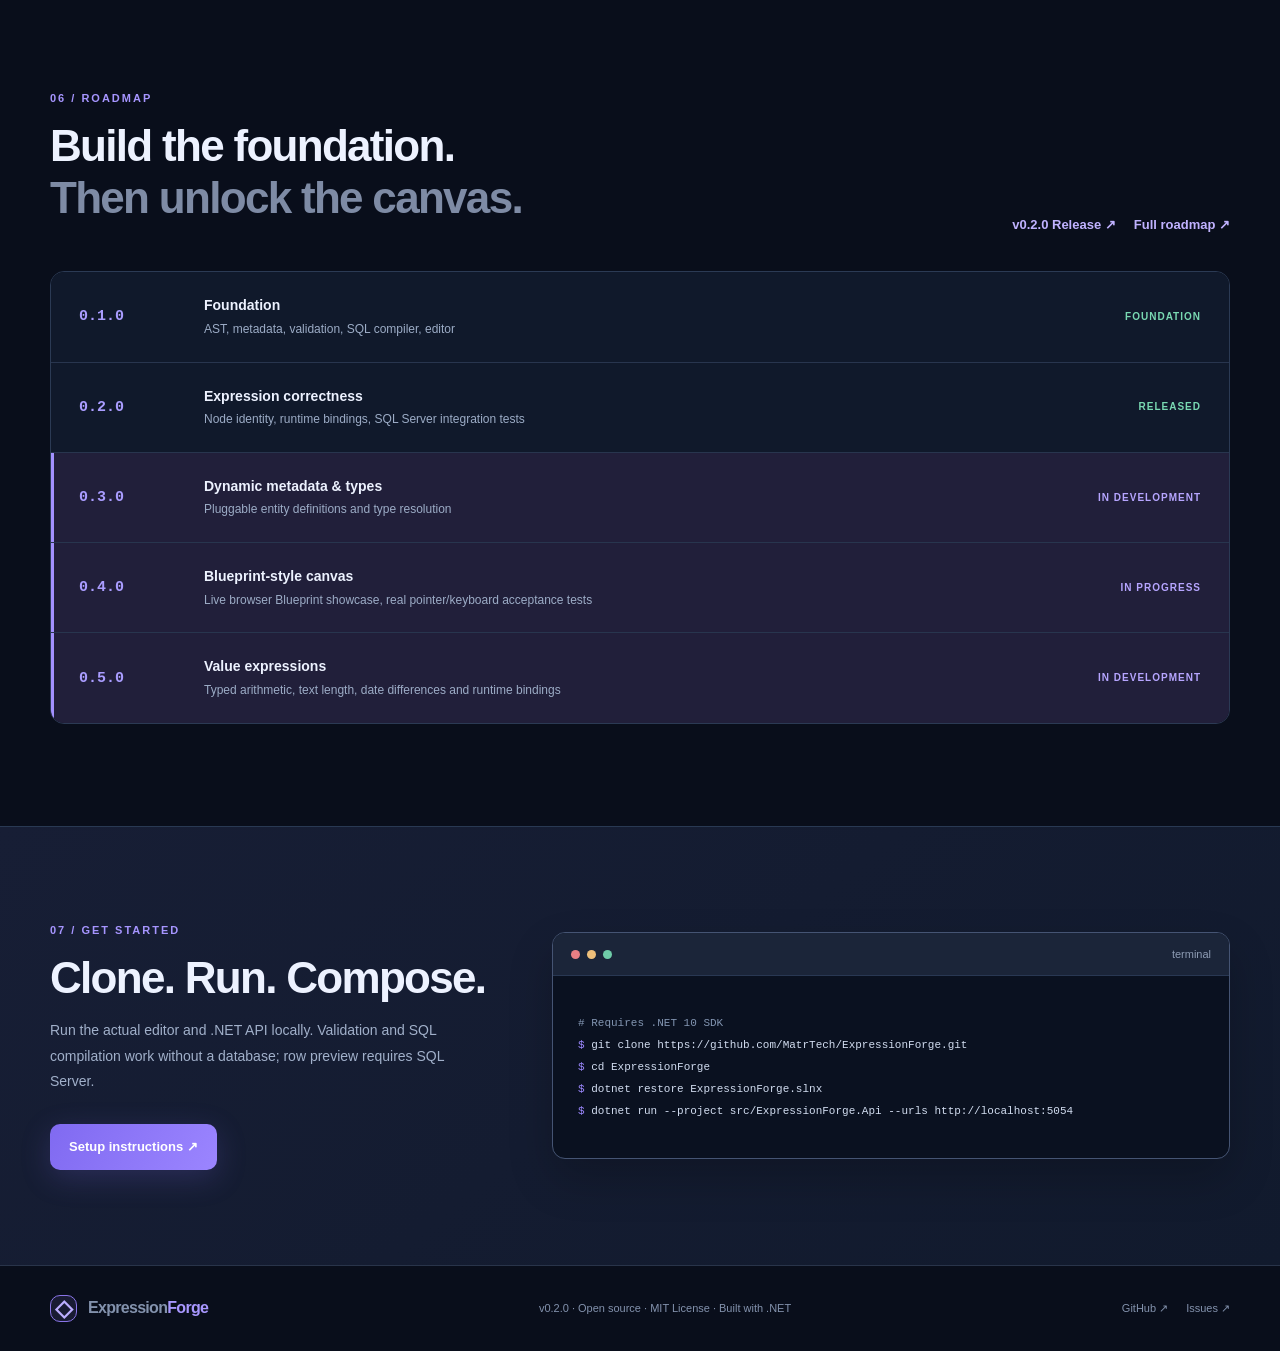
==== commit 2a882a7a: "docs(site): add typed string/date function milestone details" ====
--- a/site/index.html
+++ b/site/index.html
@@ -245,7 +245,7 @@
     </section>
 
     <section class="roadmap-section shell" id="roadmap"><div class="section-head"><div><div class="section-kicker">06 / ROADMAP</div><h2>Build the foundation.<br><span class="muted-heading">Then unlock the canvas.</span></h2></div><div class="roadmap-links"><a class="inline-link" href="https://github.com/MatrTech/ExpressionForge/releases/tag/v0.2.0">v0.2.0 Release ↗</a><a class="inline-link" href="https://github.com/MatrTech/ExpressionForge/blob/main/docs/ROADMAP.md">Full roadmap ↗</a></div></div>
-      <div class="milestones"><div class="milestone done"><span class="milestone-index">0.1.0</span><div><strong>Foundation</strong><small>AST, metadata, validation, SQL compiler, editor</small></div><span class="milestone-status">FOUNDATION</span></div><div class="milestone done"><span class="milestone-index">0.2.0</span><div><strong>Expression correctness</strong><small>Node identity, runtime bindings, SQL Server integration tests</small></div><span class="milestone-status">RELEASED</span></div><div class="milestone current"><span class="milestone-index">0.3.0</span><div><strong>Dynamic metadata &amp; types</strong><small>Pluggable entity definitions and type resolution</small></div><span class="milestone-status">IN DEVELOPMENT</span></div><div class="milestone current"><span class="milestone-index">0.4.0</span><div><strong>Blueprint-style canvas</strong><small>Live browser Blueprint showcase, real pointer/keyboard acceptance tests</small></div><span class="milestone-status">IN PROGRESS</span></div><div class="milestone current"><span class="milestone-index">0.5.0</span><div><strong>Value expressions</strong><small>Field comparisons, safe division and reusable numeric runtime bindings</small></div><span class="milestone-status">IN DEVELOPMENT</span></div></div>
+      <div class="milestones"><div class="milestone done"><span class="milestone-index">0.1.0</span><div><strong>Foundation</strong><small>AST, metadata, validation, SQL compiler, editor</small></div><span class="milestone-status">FOUNDATION</span></div><div class="milestone done"><span class="milestone-index">0.2.0</span><div><strong>Expression correctness</strong><small>Node identity, runtime bindings, SQL Server integration tests</small></div><span class="milestone-status">RELEASED</span></div><div class="milestone current"><span class="milestone-index">0.3.0</span><div><strong>Dynamic metadata &amp; types</strong><small>Pluggable entity definitions and type resolution</small></div><span class="milestone-status">IN DEVELOPMENT</span></div><div class="milestone current"><span class="milestone-index">0.4.0</span><div><strong>Blueprint-style canvas</strong><small>Live browser Blueprint showcase, real pointer/keyboard acceptance tests</small></div><span class="milestone-status">IN PROGRESS</span></div><div class="milestone current"><span class="milestone-index">0.5.0</span><div><strong>Value expressions</strong><small>Typed arithmetic, text length, date differences and runtime bindings</small></div><span class="milestone-status">IN DEVELOPMENT</span></div></div>
     </section>
 
     <section class="get-started-section" id="get-started"><div class="shell start-grid"><div><div class="section-kicker">07 / GET STARTED</div><h2>Clone. Run. Compose.</h2><p>Run the actual editor and .NET API locally. Validation and SQL compilation work without a database; row preview requires SQL Server.</p><a class="button primary" href="https://github.com/MatrTech/ExpressionForge#try-it">Setup instructions ↗</a></div><div class="terminal"><div class="terminal-bar"><span class="terminal-lights"><i></i><i></i><i></i></span><span>terminal</span></div><pre><span class="terminal-comment"># Requires .NET 10 SDK</span>
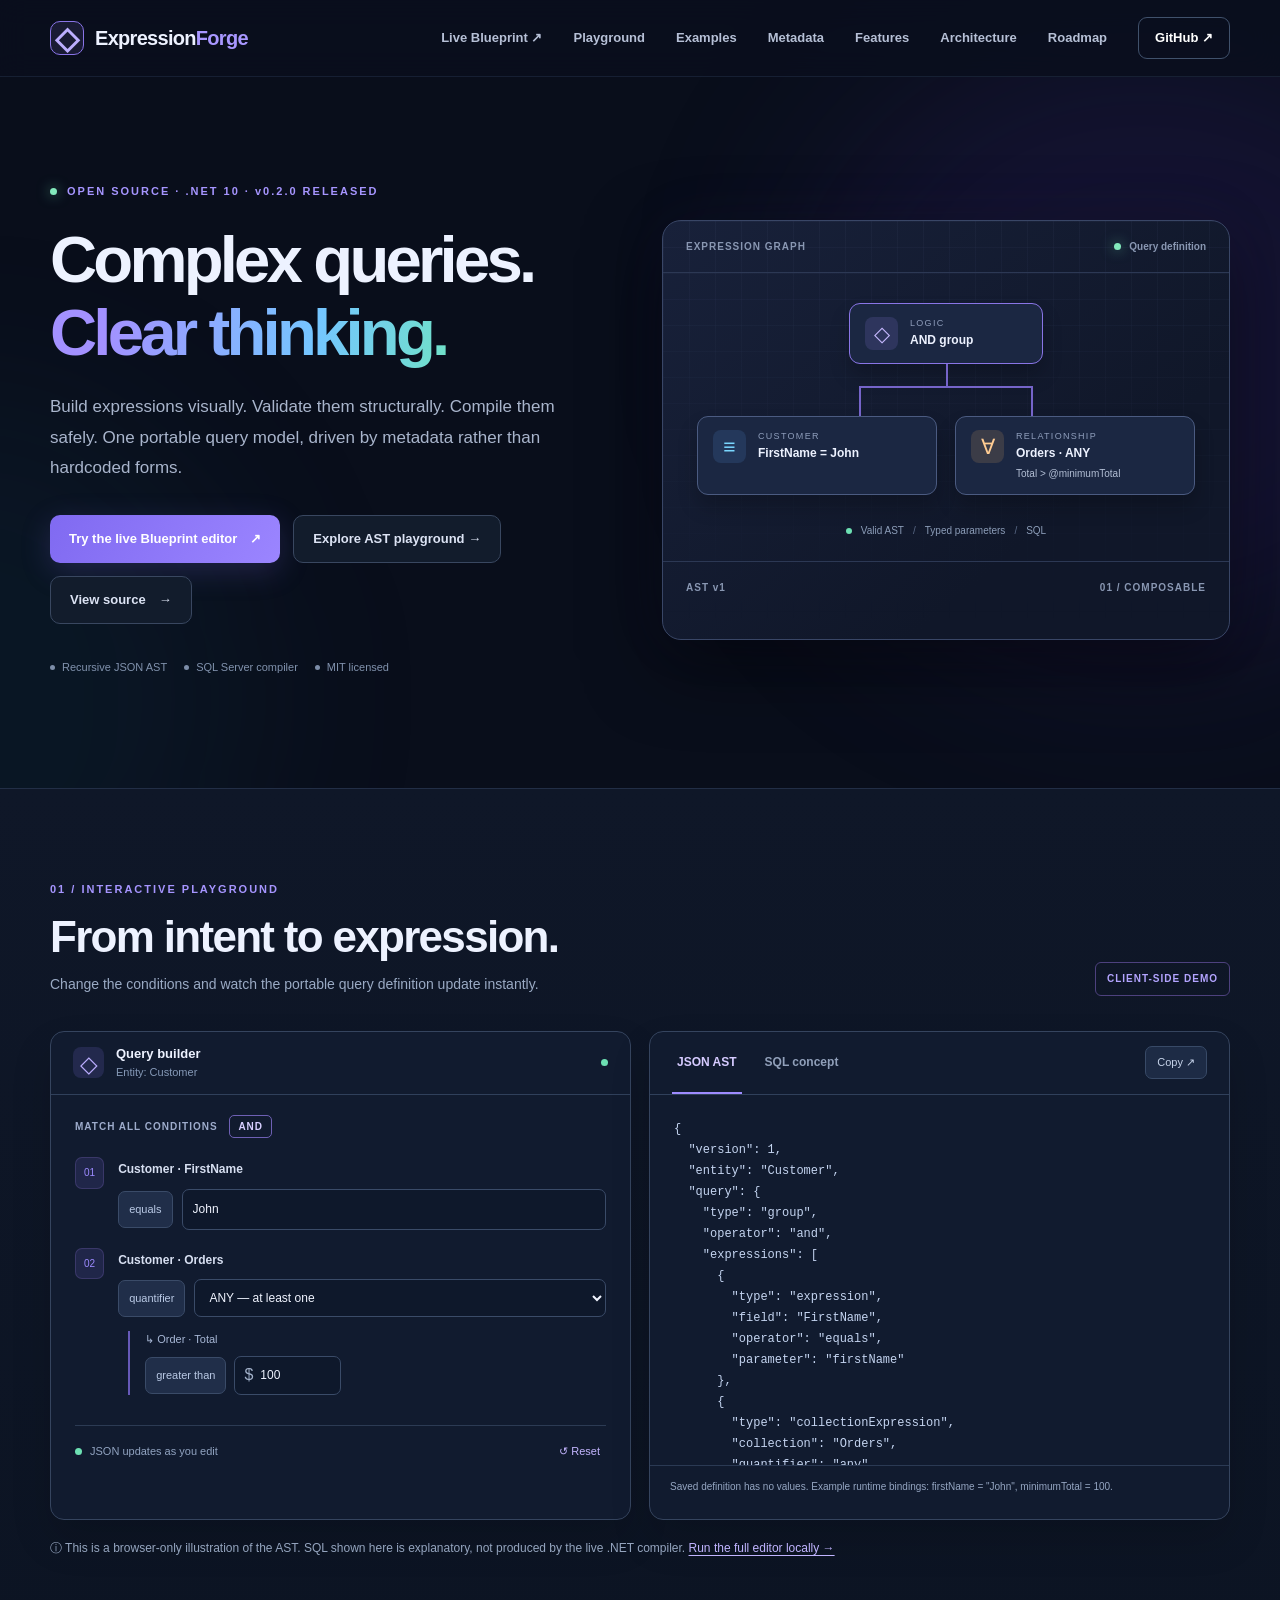
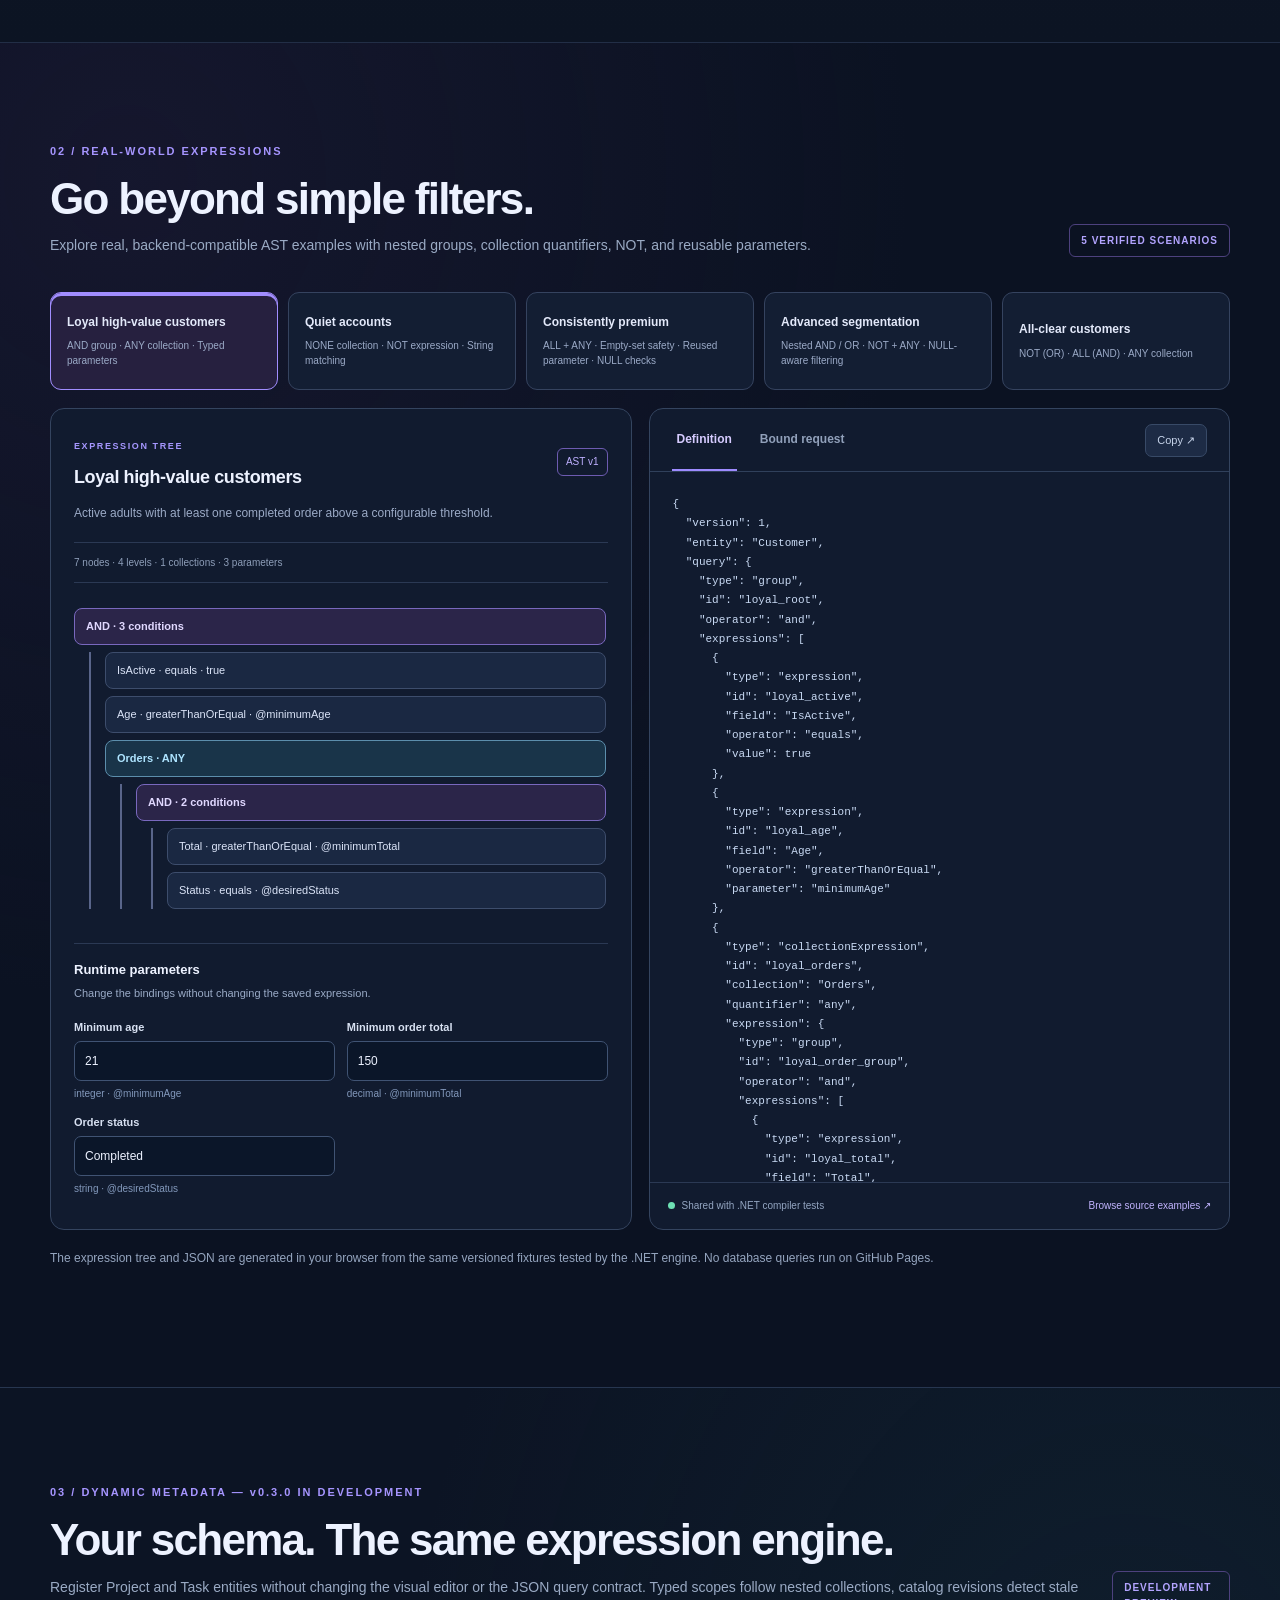
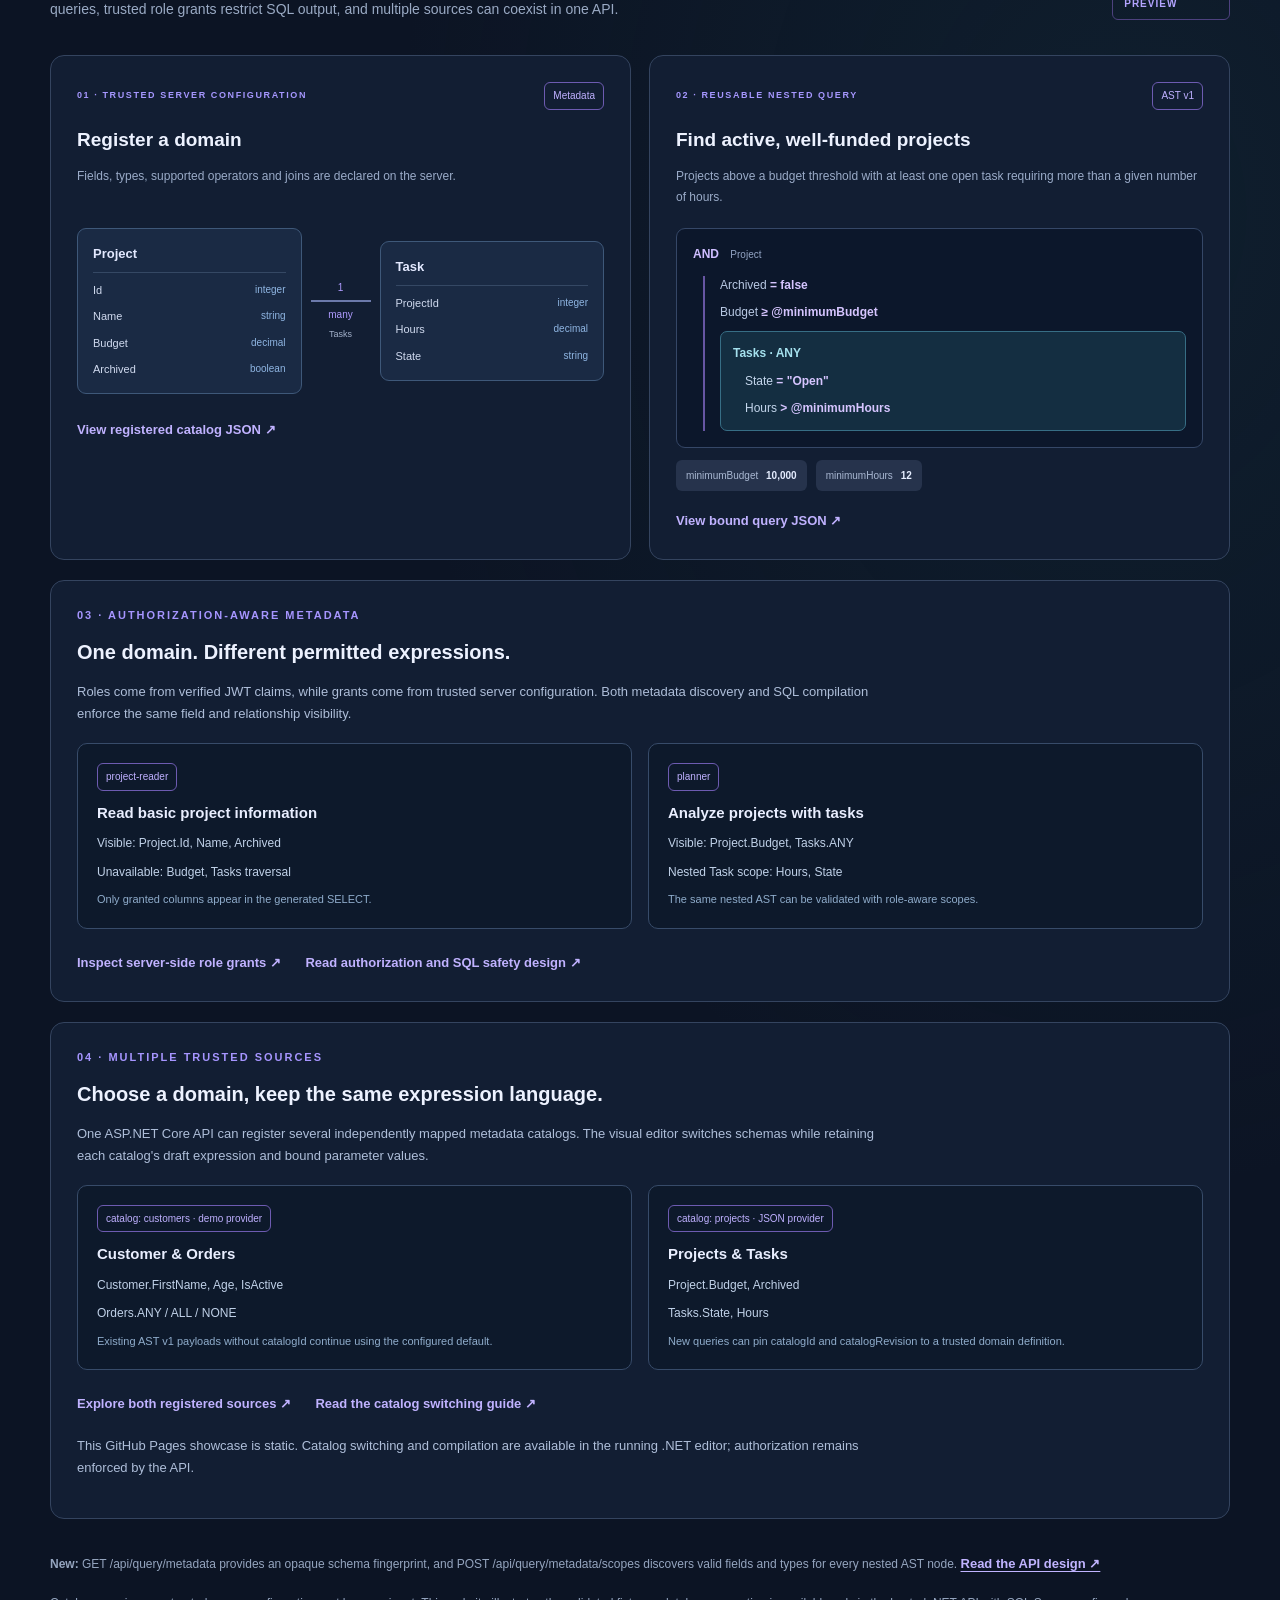
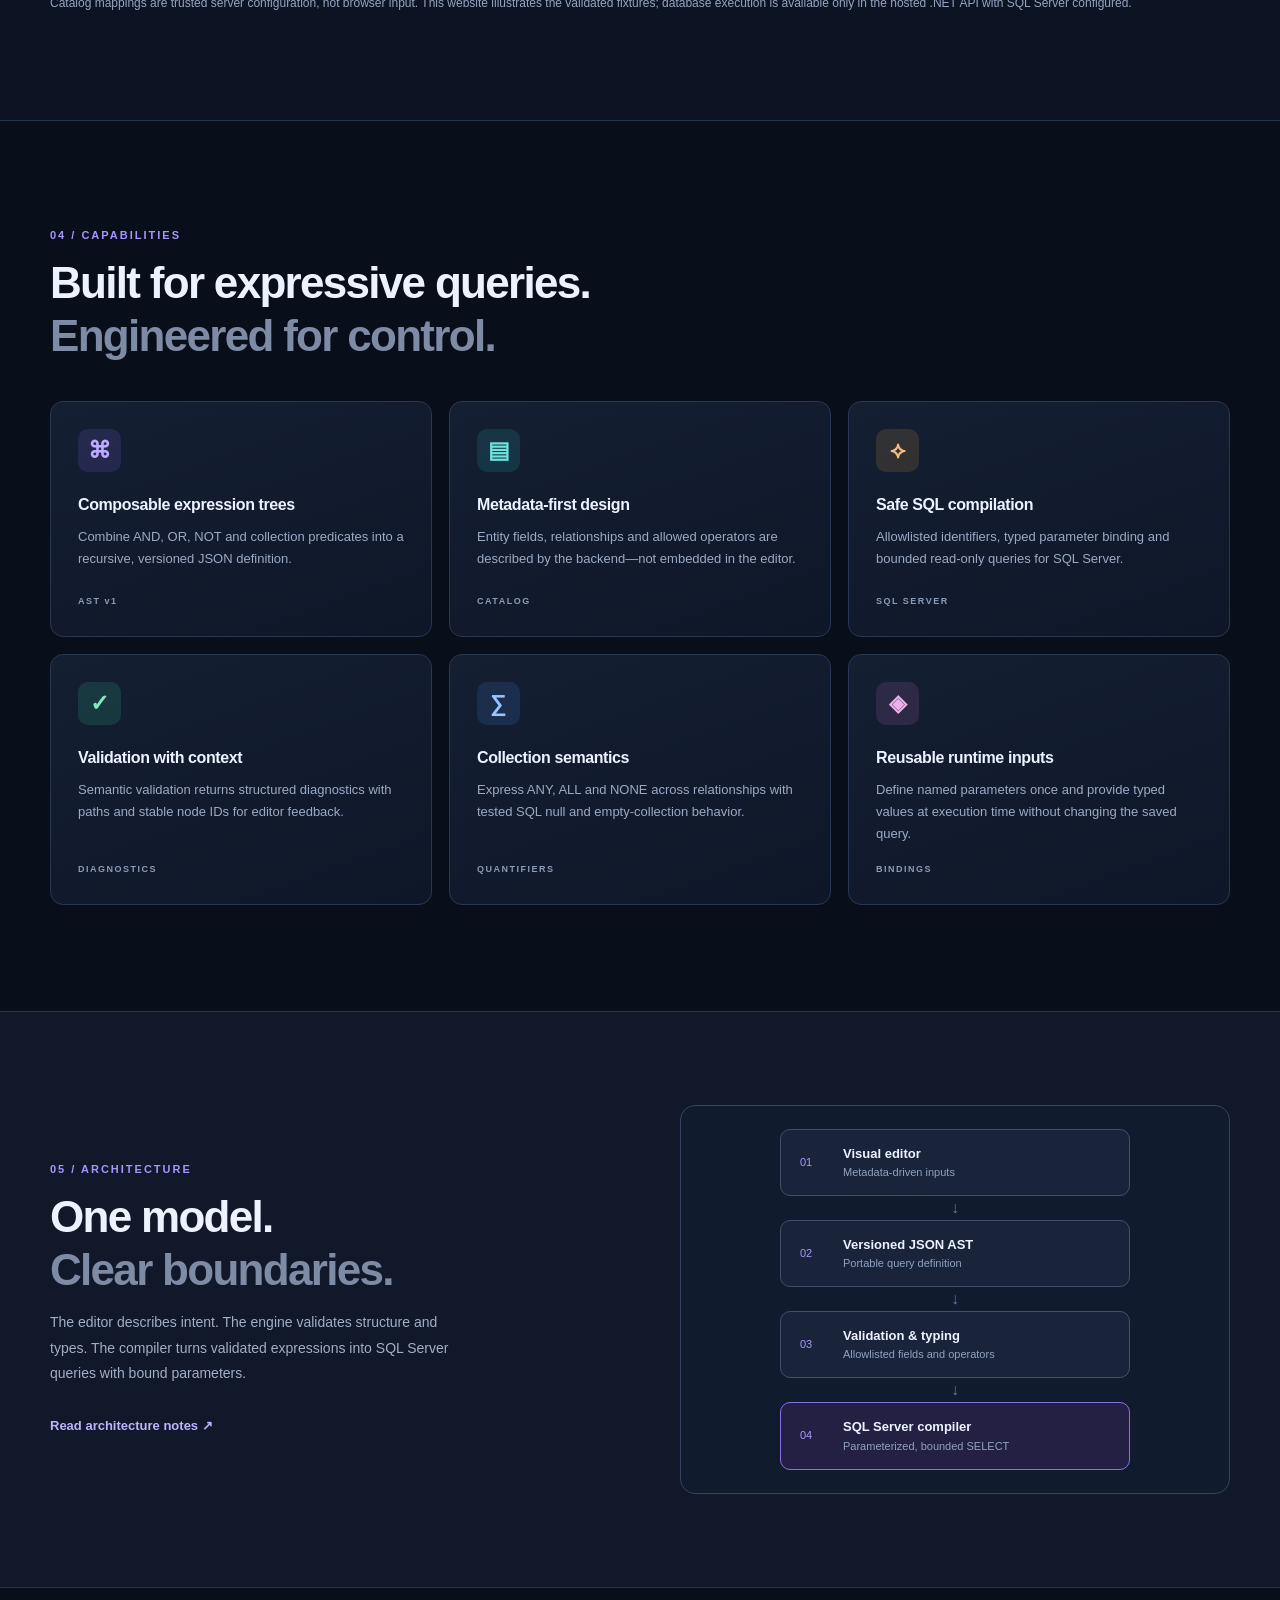
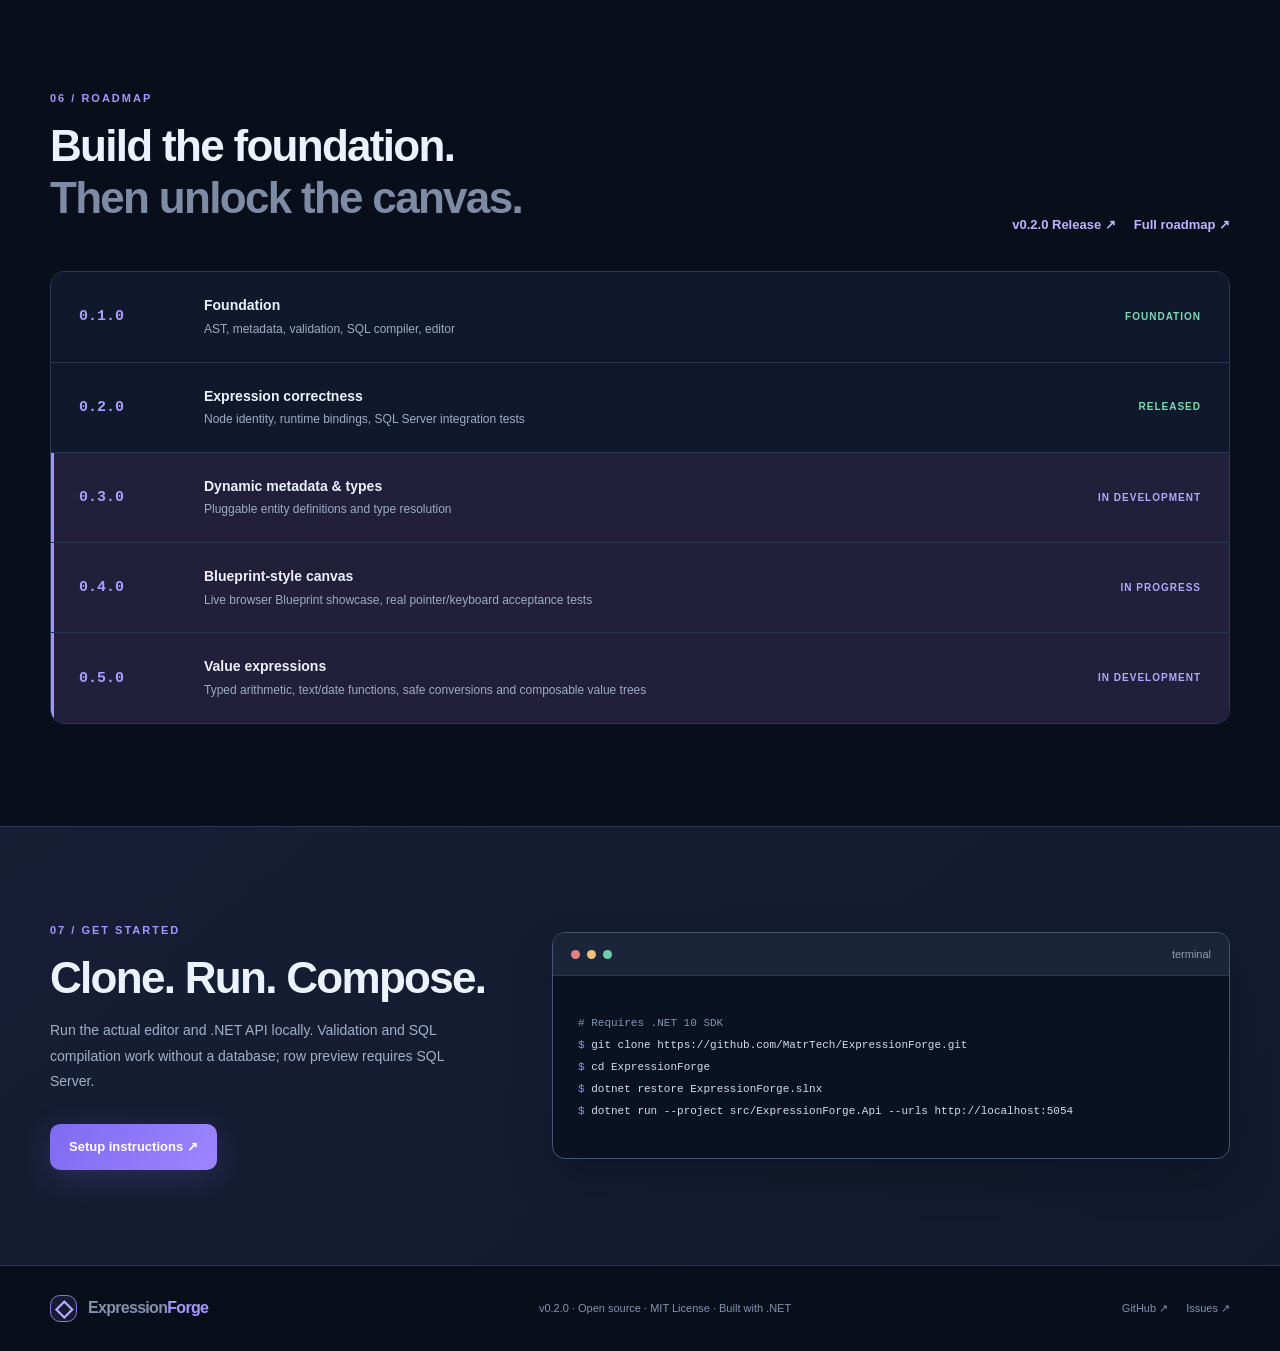
==== commit 362f35b9: "docs(site): highlight typed conversions and composable value trees" ====
--- a/site/index.html
+++ b/site/index.html
@@ -245,7 +245,7 @@
     </section>
 
     <section class="roadmap-section shell" id="roadmap"><div class="section-head"><div><div class="section-kicker">06 / ROADMAP</div><h2>Build the foundation.<br><span class="muted-heading">Then unlock the canvas.</span></h2></div><div class="roadmap-links"><a class="inline-link" href="https://github.com/MatrTech/ExpressionForge/releases/tag/v0.2.0">v0.2.0 Release ↗</a><a class="inline-link" href="https://github.com/MatrTech/ExpressionForge/blob/main/docs/ROADMAP.md">Full roadmap ↗</a></div></div>
-      <div class="milestones"><div class="milestone done"><span class="milestone-index">0.1.0</span><div><strong>Foundation</strong><small>AST, metadata, validation, SQL compiler, editor</small></div><span class="milestone-status">FOUNDATION</span></div><div class="milestone done"><span class="milestone-index">0.2.0</span><div><strong>Expression correctness</strong><small>Node identity, runtime bindings, SQL Server integration tests</small></div><span class="milestone-status">RELEASED</span></div><div class="milestone current"><span class="milestone-index">0.3.0</span><div><strong>Dynamic metadata &amp; types</strong><small>Pluggable entity definitions and type resolution</small></div><span class="milestone-status">IN DEVELOPMENT</span></div><div class="milestone current"><span class="milestone-index">0.4.0</span><div><strong>Blueprint-style canvas</strong><small>Live browser Blueprint showcase, real pointer/keyboard acceptance tests</small></div><span class="milestone-status">IN PROGRESS</span></div><div class="milestone current"><span class="milestone-index">0.5.0</span><div><strong>Value expressions</strong><small>Typed arithmetic, text length, date differences and runtime bindings</small></div><span class="milestone-status">IN DEVELOPMENT</span></div></div>
+      <div class="milestones"><div class="milestone done"><span class="milestone-index">0.1.0</span><div><strong>Foundation</strong><small>AST, metadata, validation, SQL compiler, editor</small></div><span class="milestone-status">FOUNDATION</span></div><div class="milestone done"><span class="milestone-index">0.2.0</span><div><strong>Expression correctness</strong><small>Node identity, runtime bindings, SQL Server integration tests</small></div><span class="milestone-status">RELEASED</span></div><div class="milestone current"><span class="milestone-index">0.3.0</span><div><strong>Dynamic metadata &amp; types</strong><small>Pluggable entity definitions and type resolution</small></div><span class="milestone-status">IN DEVELOPMENT</span></div><div class="milestone current"><span class="milestone-index">0.4.0</span><div><strong>Blueprint-style canvas</strong><small>Live browser Blueprint showcase, real pointer/keyboard acceptance tests</small></div><span class="milestone-status">IN PROGRESS</span></div><div class="milestone current"><span class="milestone-index">0.5.0</span><div><strong>Value expressions</strong><small>Typed arithmetic, text/date functions, safe conversions and composable value trees</small></div><span class="milestone-status">IN DEVELOPMENT</span></div></div>
     </section>
 
     <section class="get-started-section" id="get-started"><div class="shell start-grid"><div><div class="section-kicker">07 / GET STARTED</div><h2>Clone. Run. Compose.</h2><p>Run the actual editor and .NET API locally. Validation and SQL compilation work without a database; row preview requires SQL Server.</p><a class="button primary" href="https://github.com/MatrTech/ExpressionForge#try-it">Setup instructions ↗</a></div><div class="terminal"><div class="terminal-bar"><span class="terminal-lights"><i></i><i></i><i></i></span><span>terminal</span></div><pre><span class="terminal-comment"># Requires .NET 10 SDK</span>
